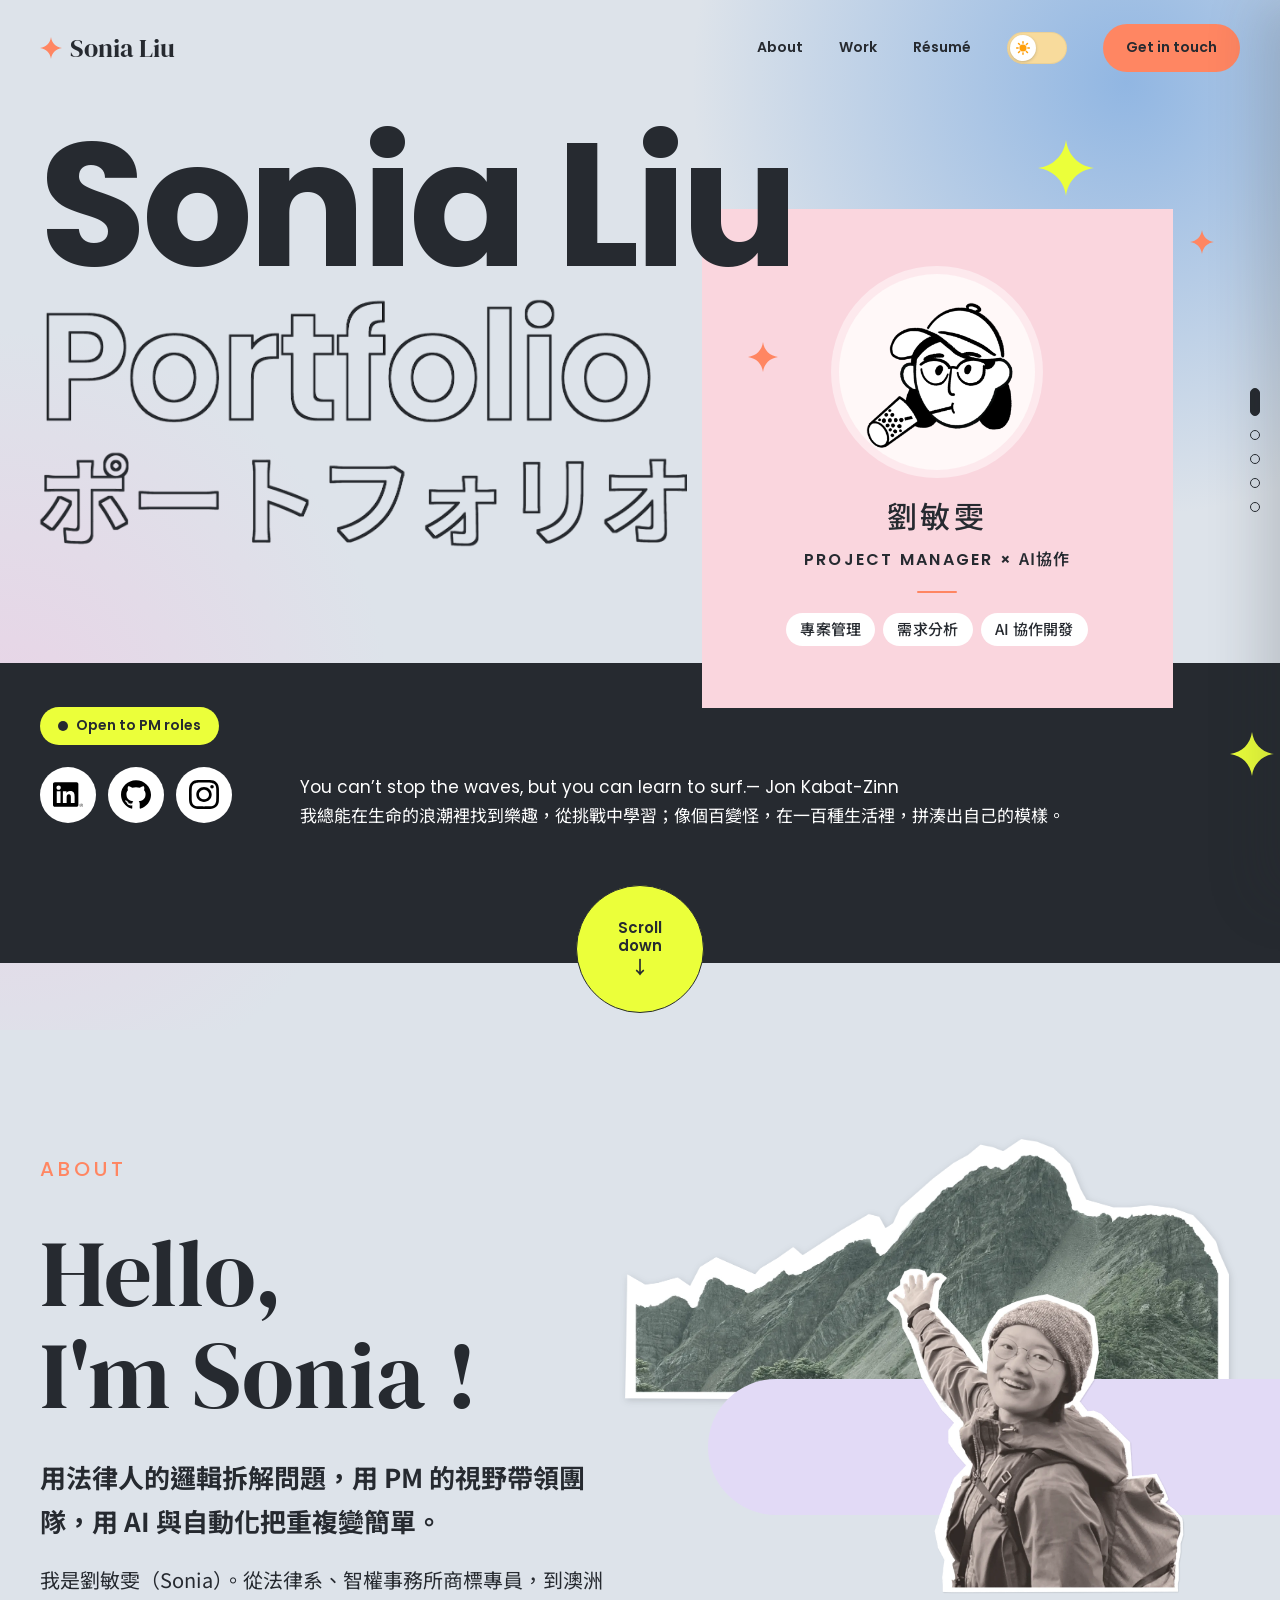
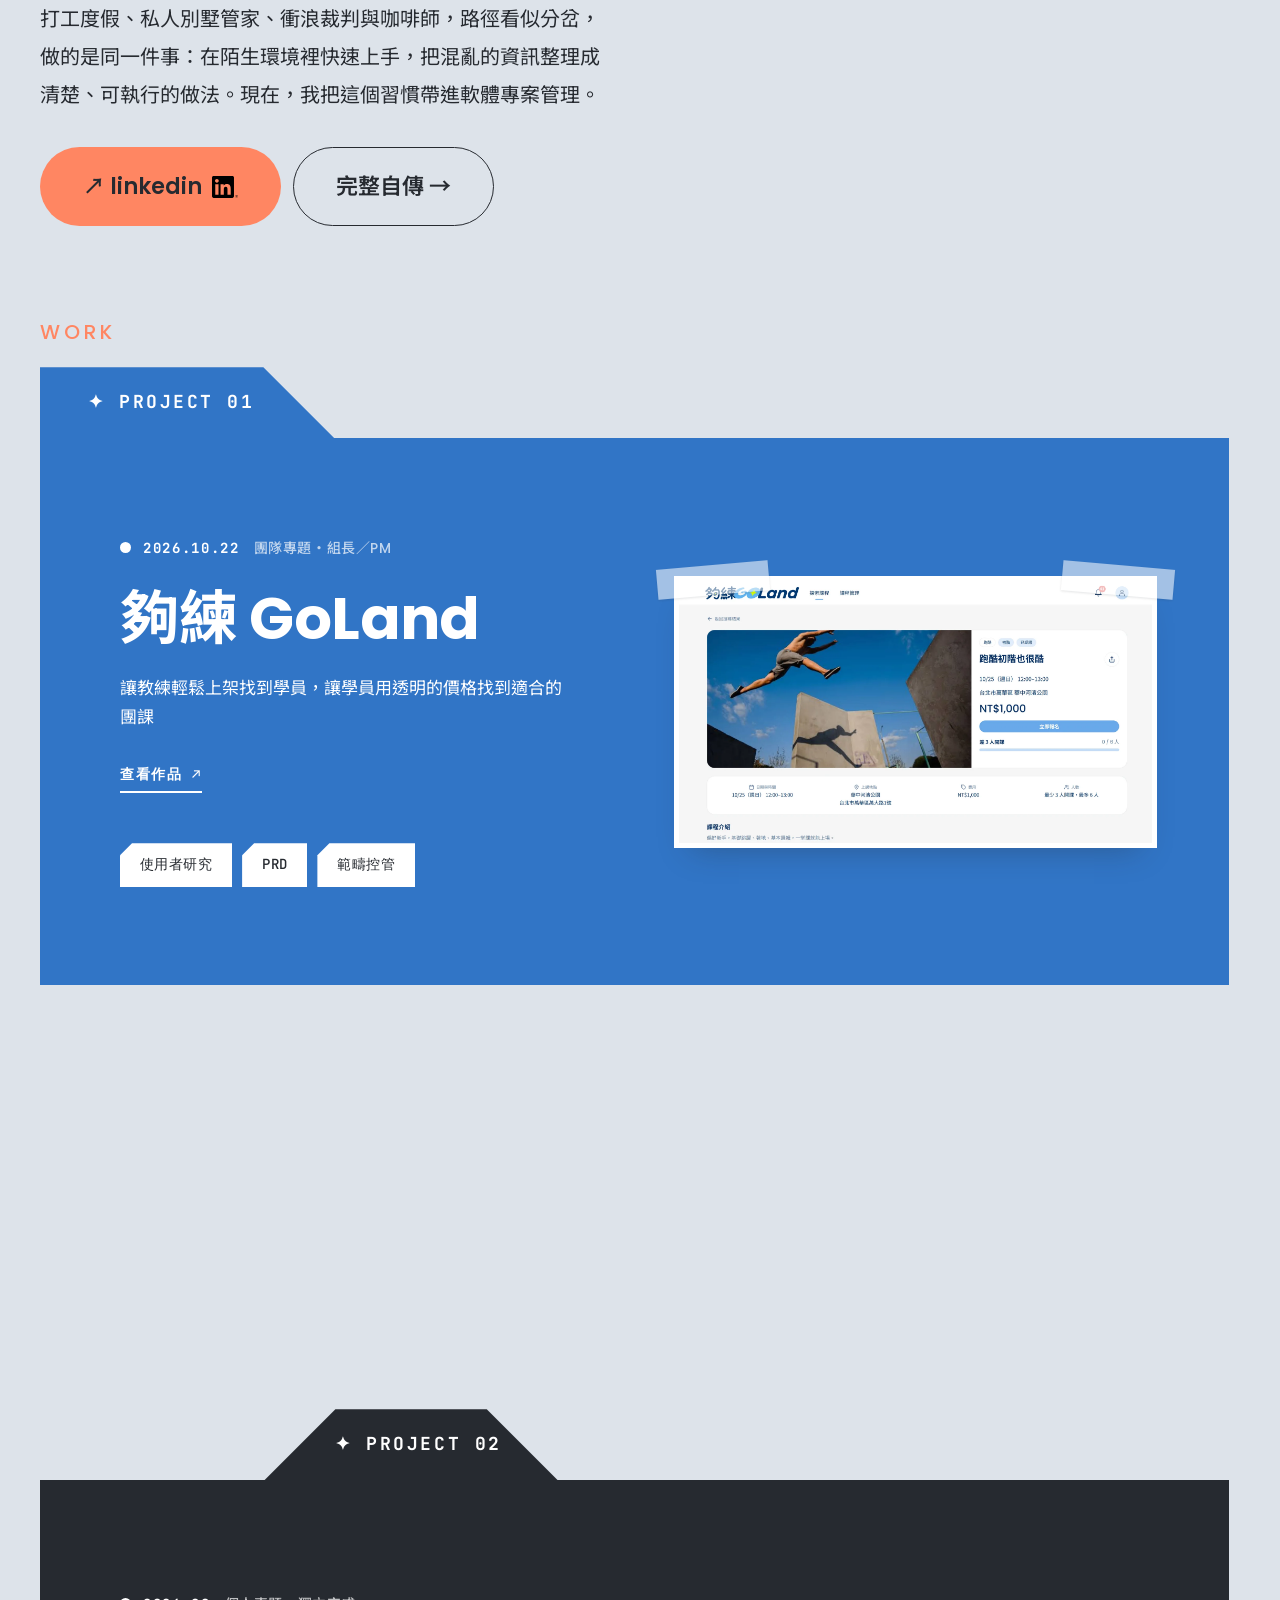
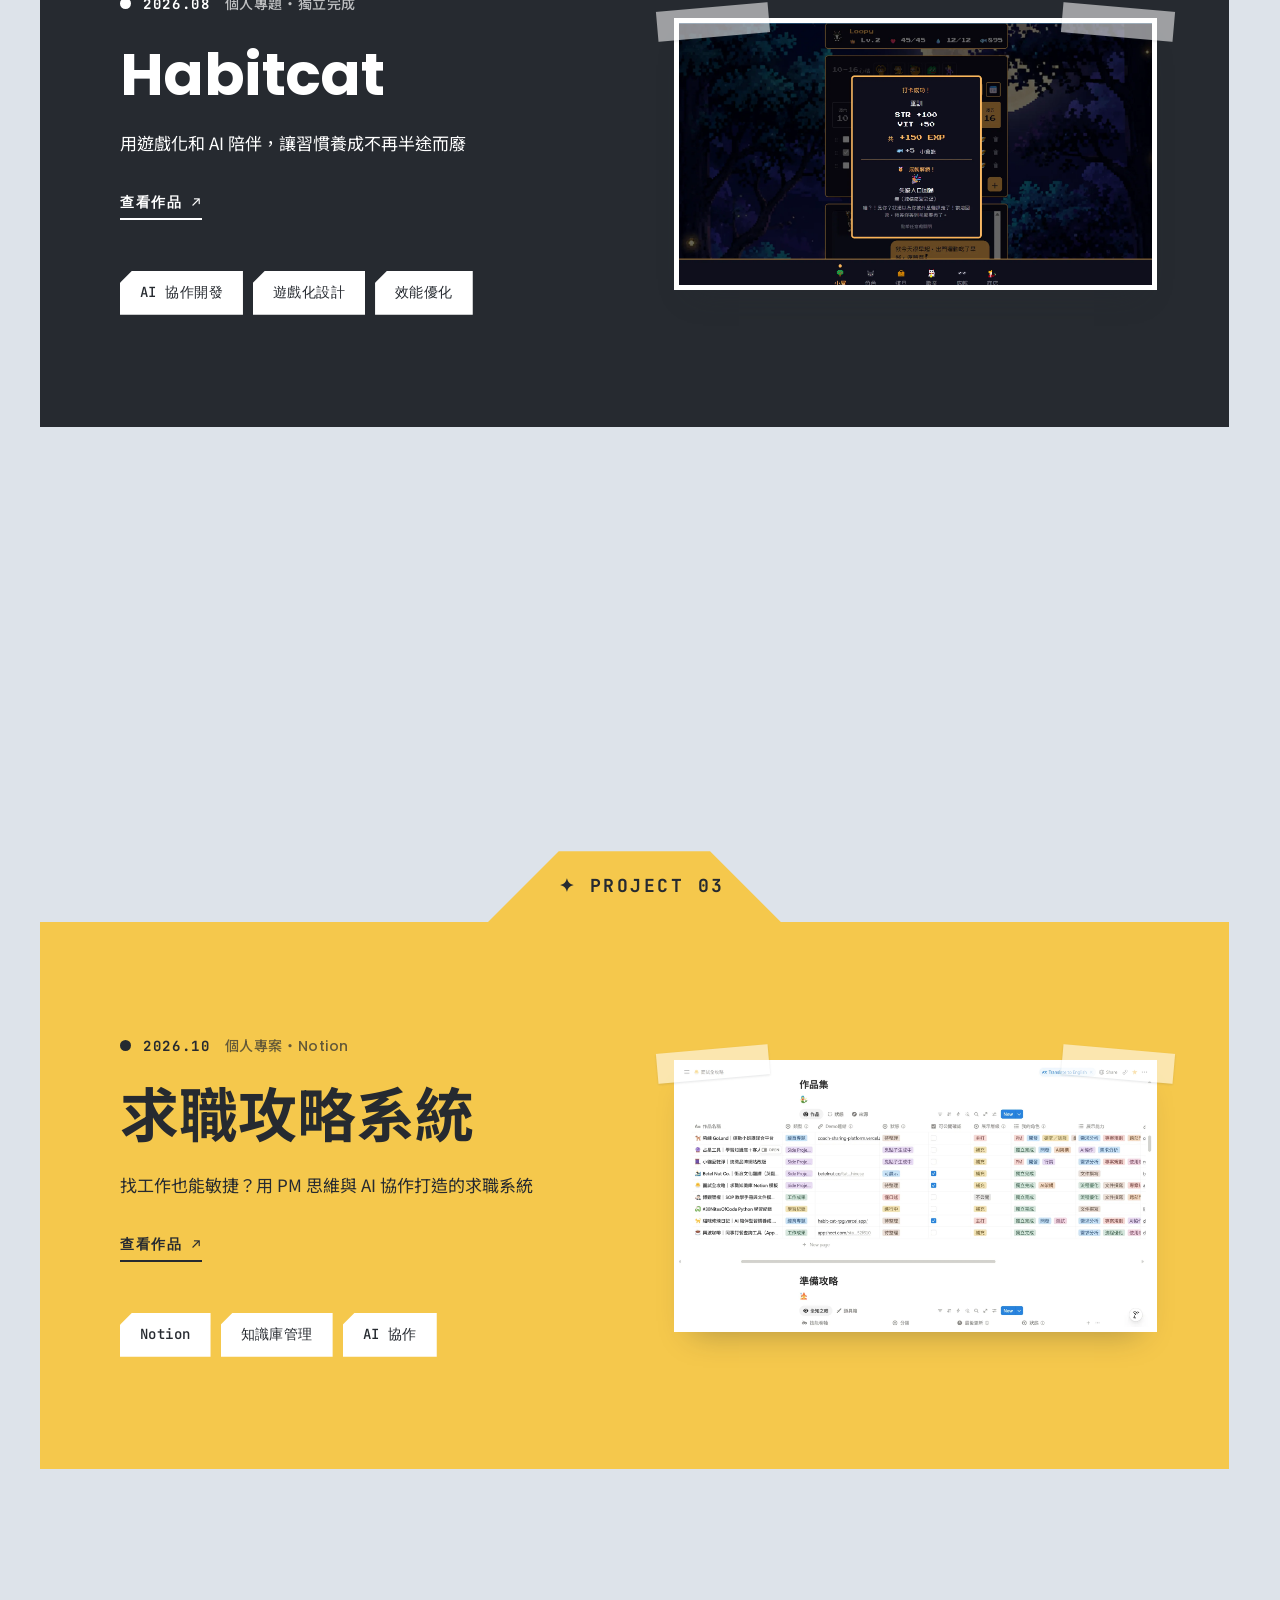
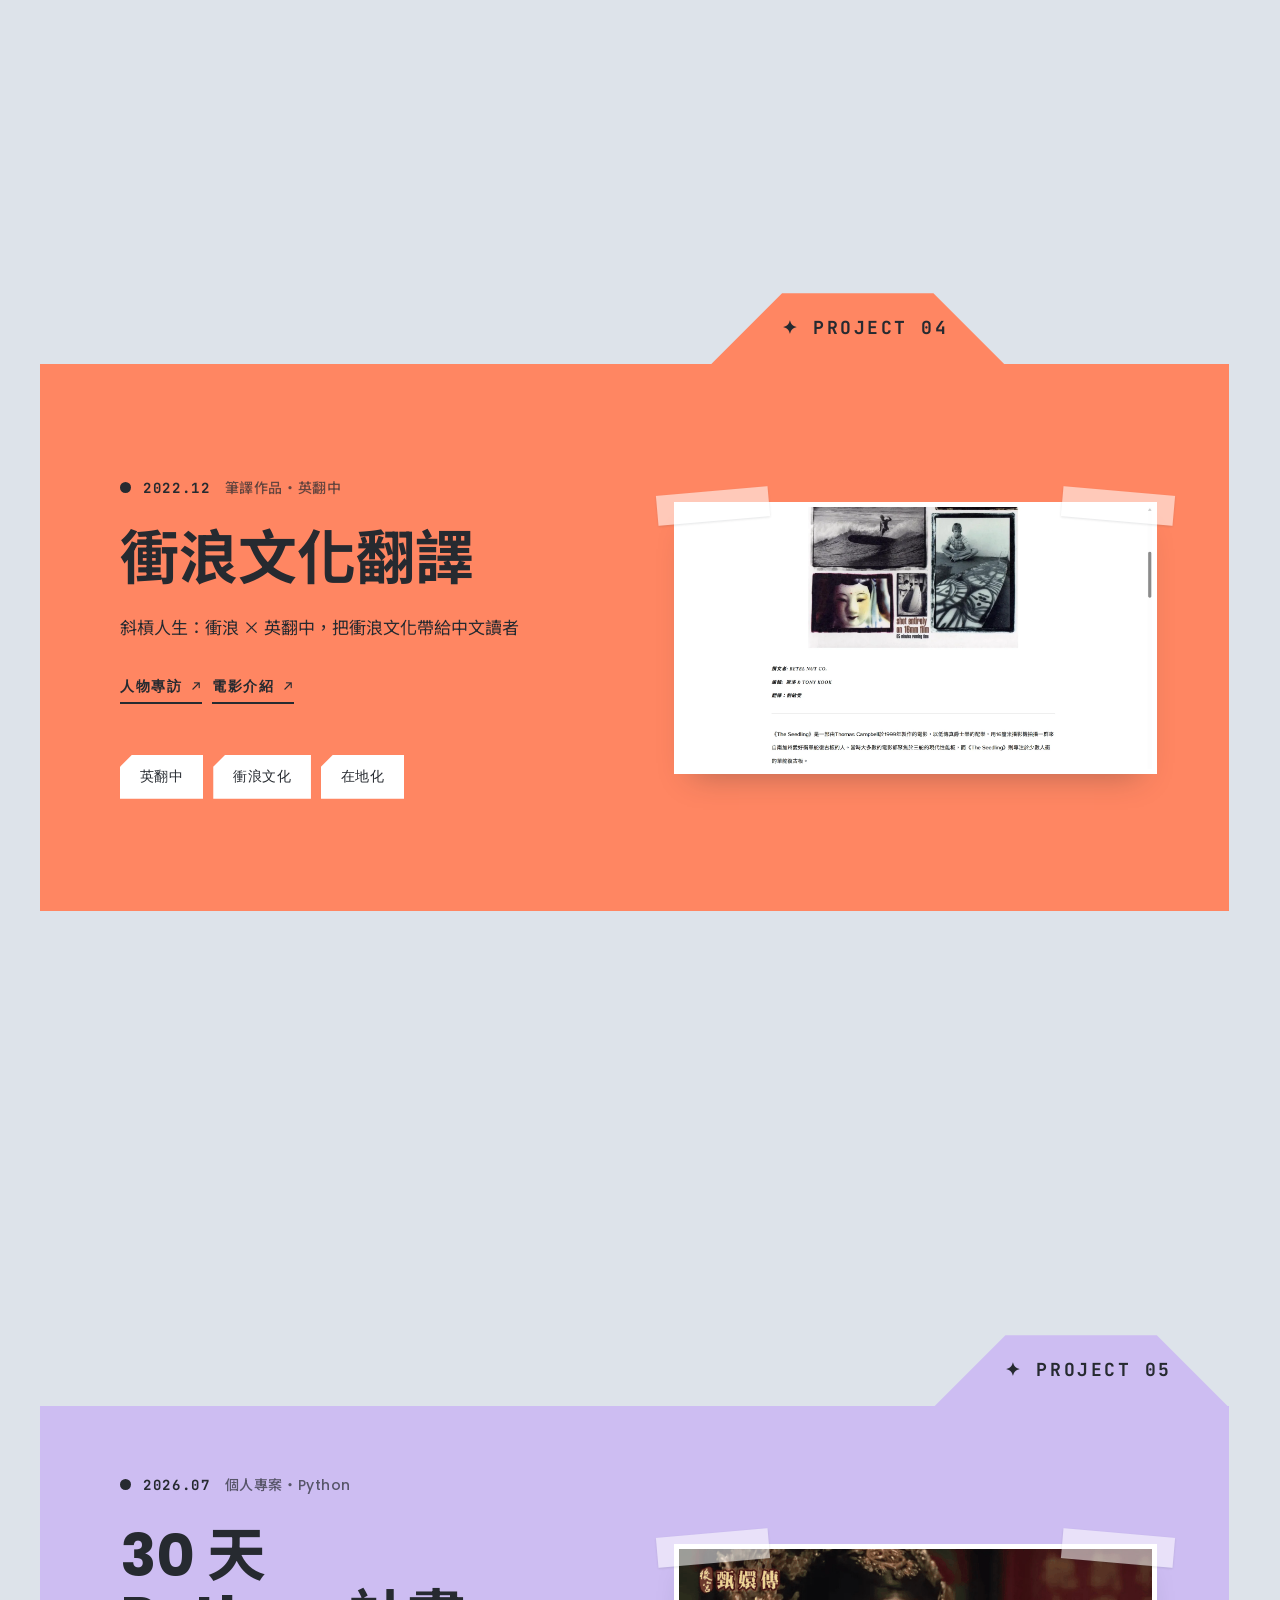
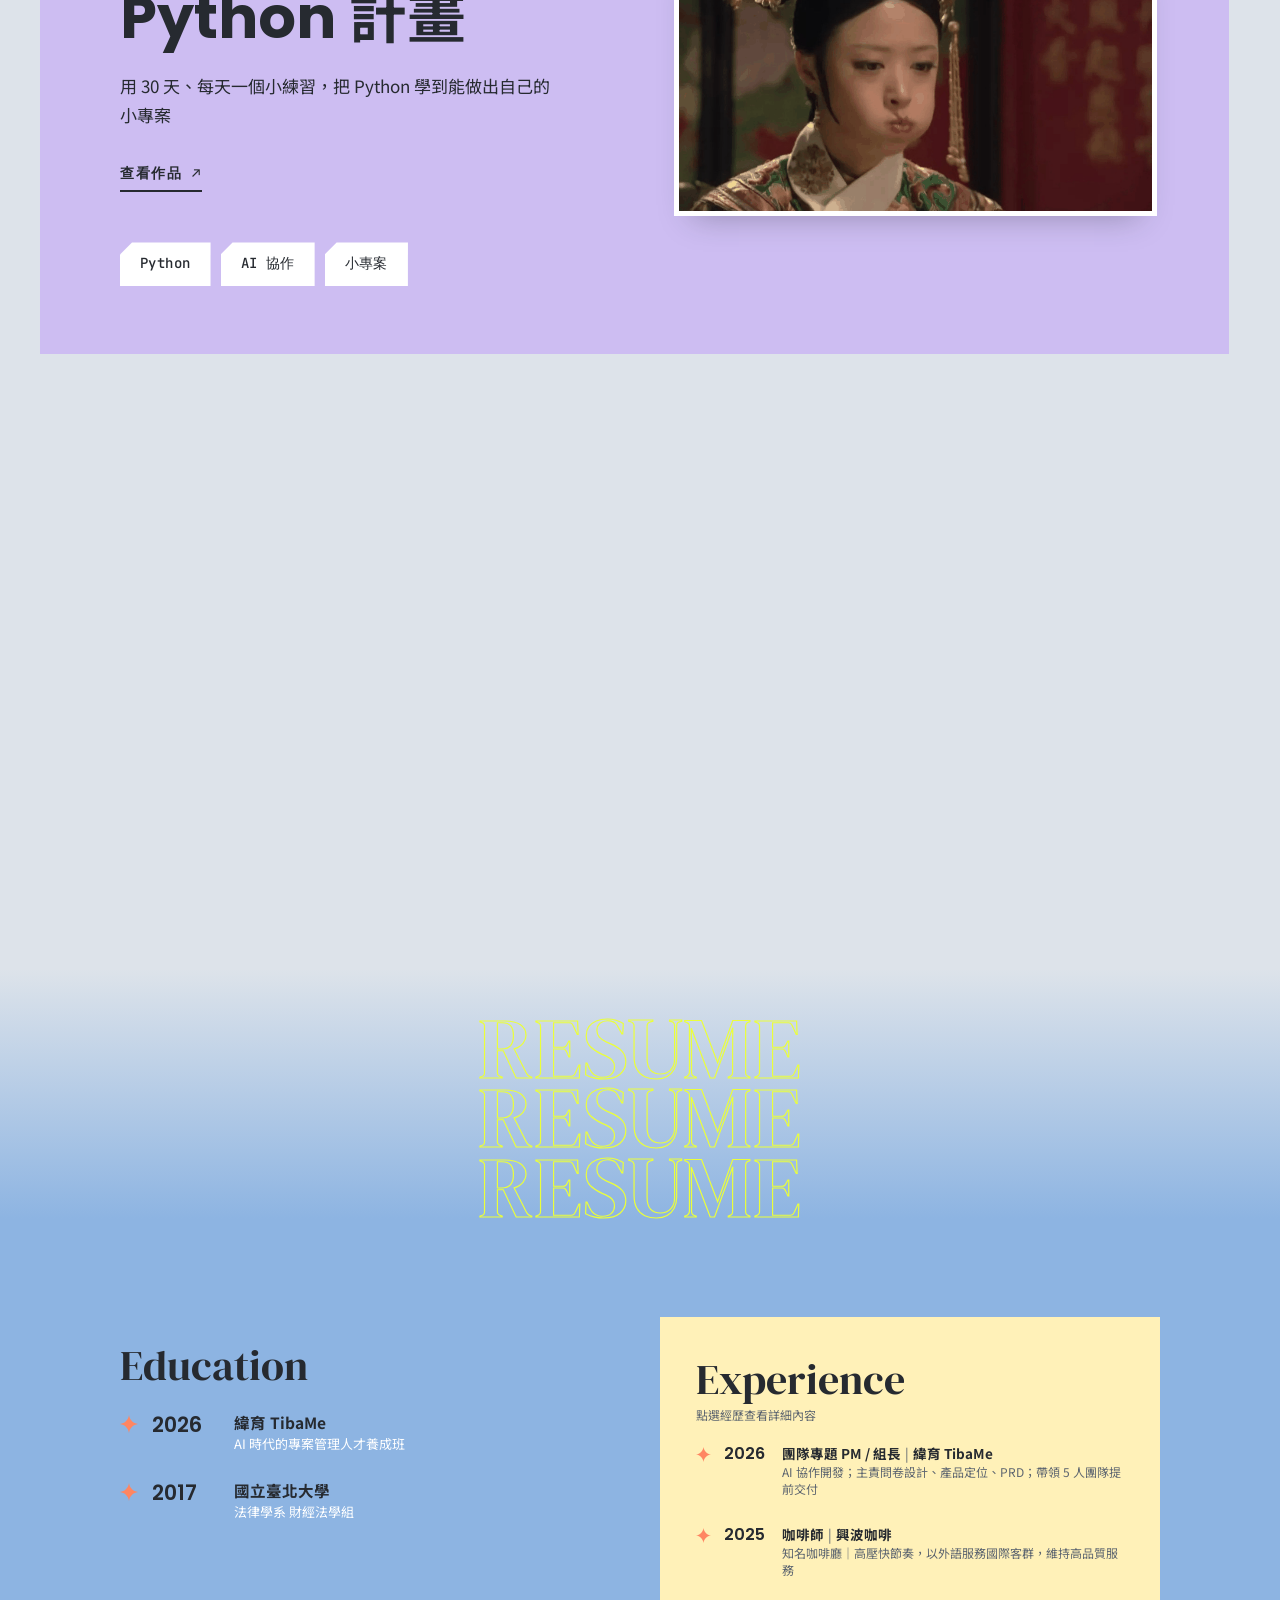
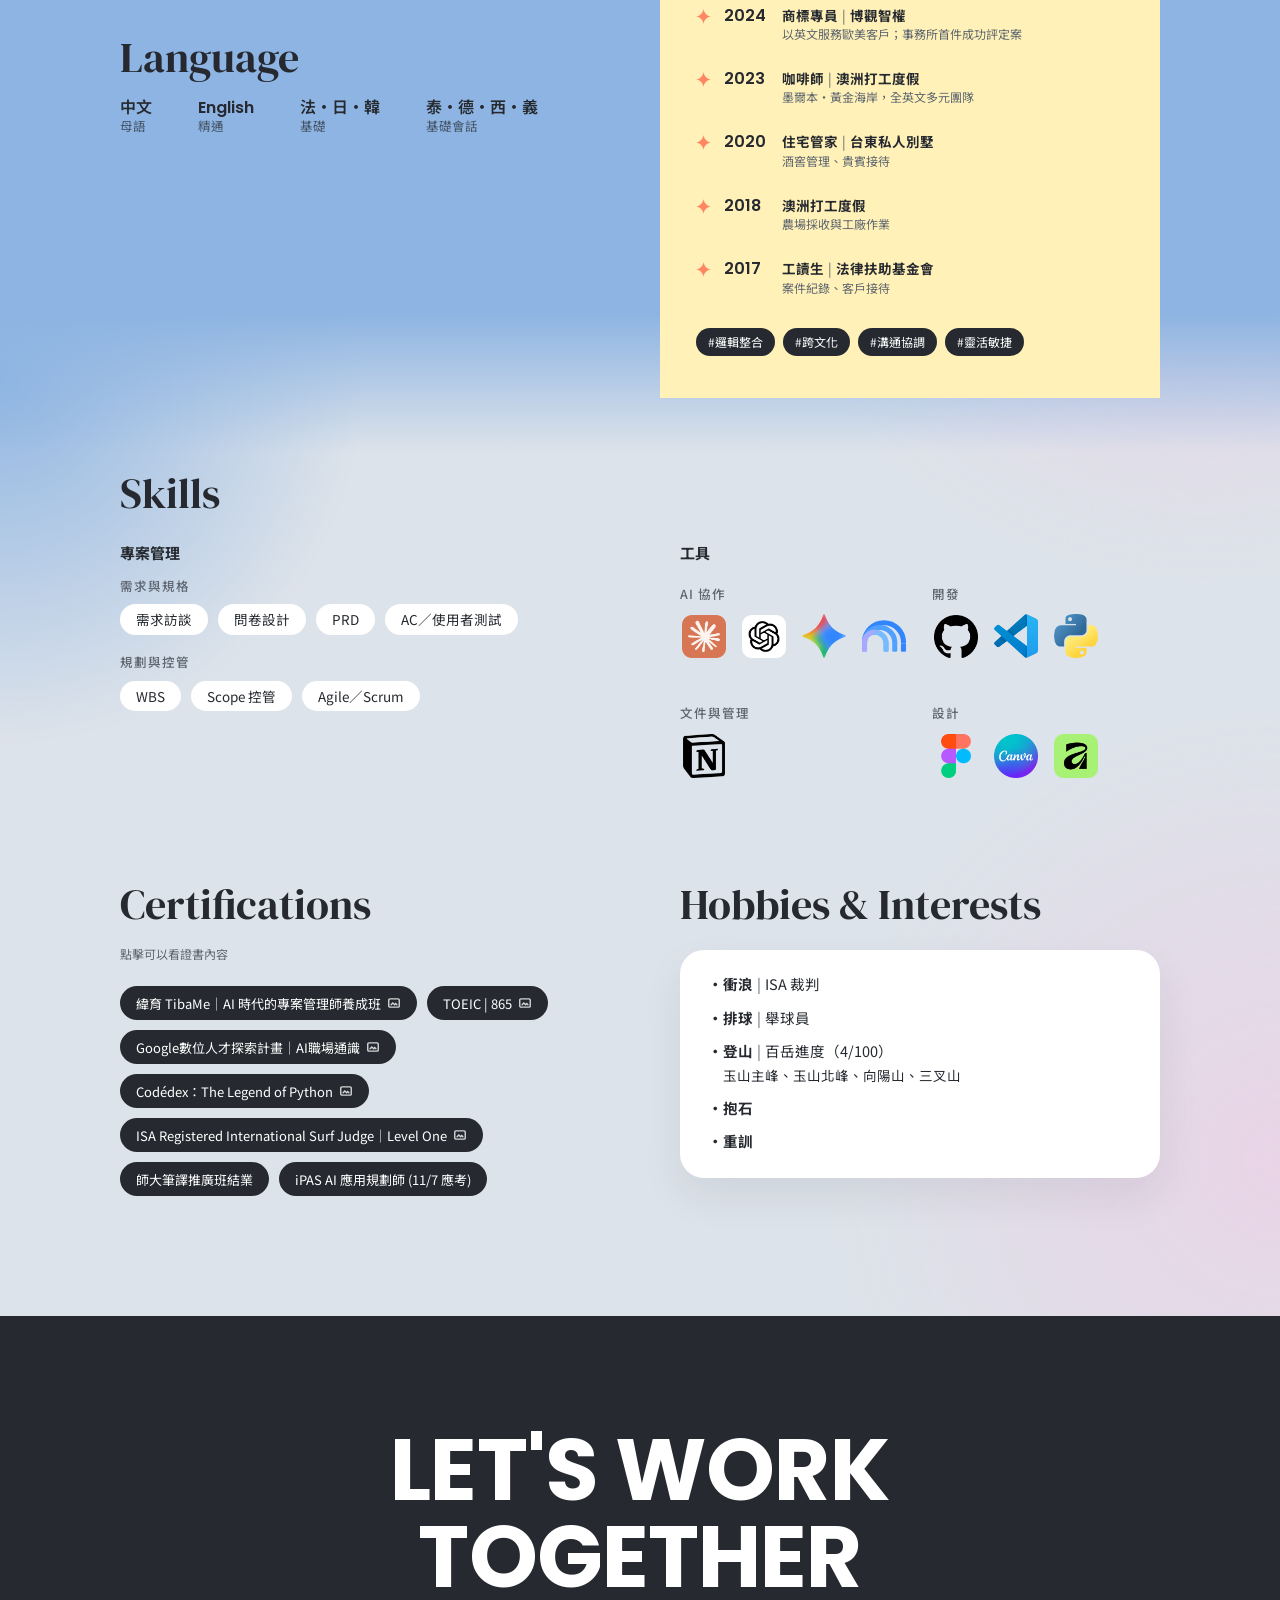
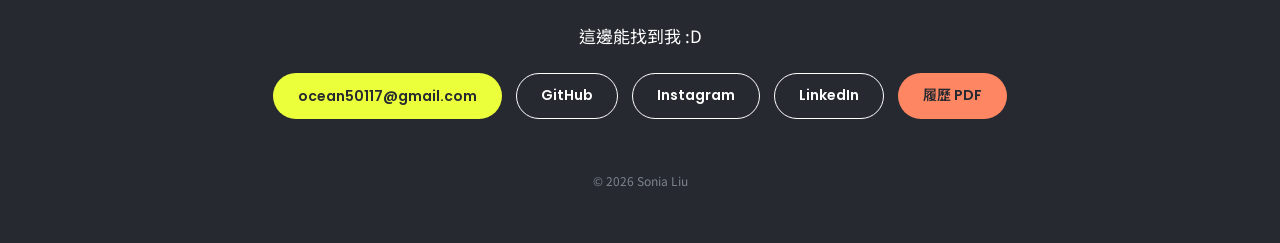
==== index.html @ 9b9b520d "Resume download modal (zh/en), white social icons, no tool tiles in dark, Project 02 teal in dark Co" ====
<!doctype html>
<html lang="zh-Hant">
<head>
<meta charset="utf-8">
<meta name="viewport" content="width=device-width,initial-scale=1,viewport-fit=cover">
<title>Sonia Liu Portfolio</title>
<link rel="icon" type="image/svg+xml" href="favicon.svg">
<link rel="icon" type="image/png" sizes="32x32" href="favicon-32.png">
<link rel="alternate icon" href="favicon.ico">
<link rel="apple-touch-icon" href="apple-touch-icon.png">
<meta name="description" content="Sonia Liu（劉敏雯）— Project Manager × AI 協作。專案管理、需求分析、AI 協作開發。">
<meta property="og:type" content="website">
<meta property="og:title" content="Sonia Liu Portfolio">
<meta property="og:description" content="Sonia Liu（劉敏雯）— Project Manager × AI 協作。專案管理、需求分析、AI 協作開發。">
<meta property="og:url" content="https://liu-mw-sonia.vercel.app/">
<meta property="og:image" content="https://liu-mw-sonia.vercel.app/assets/og-image.png">
<meta property="og:image:width" content="1200">
<meta property="og:image:height" content="630">
<meta name="twitter:card" content="summary_large_image">
<meta name="twitter:image" content="https://liu-mw-sonia.vercel.app/assets/og-image.png">
<link rel="preconnect" href="https://fonts.googleapis.com">
<link rel="preconnect" href="https://fonts.gstatic.com" crossorigin>
<link rel="stylesheet" href="https://fonts.googleapis.com/css2?family=DM+Serif+Display&family=Poppins:wght@400;500;600;700&family=Noto+Sans+TC:wght@400;500;700&family=Noto+Sans+JP:wght@700&family=Noto+Serif+TC:wght@700&family=JetBrains+Mono:wght@500;700&display=swap">
<style>
/* Layout: full-width colour bands (hero → about collage → résumé → work deck → contact), one fixed nav, dot nav on the right, sections snap softly.
   Single light theme on purpose: the design is a pastel poster, so colours are set explicitly and do not flip in dark mode. */
:root{
  color-scheme:light;
  --mist:#DDE3EA; --blue:#8DB4E2; --pink:#E9D3E6; --ink:#262A30; --muted:#5E6670; --white:#FFFFFF;
  --coral:#FF8662; --lime:#EBFF3A; --butter:#FFF1B8; --blush:#FAD6DE; --lavender:#E2DAF6; --powder:#CFE0F5; --sage:#D6E4DA;
  --line:#C6CED8;
  --display:"DM Serif Display", "Noto Serif TC", Georgia, serif;
  --ui:"Poppins", "Noto Sans TC", system-ui, sans-serif;
  --body:"Noto Sans TC", "PingFang TC", "Microsoft JhengHei", system-ui, sans-serif;
  --jp:"Noto Sans JP", "Noto Sans TC", sans-serif;
  --container:1200px;
  --nav-h:96px;
  --h1:clamp(60px,13.6vw,196px);
}
*{box-sizing:border-box}
html{scroll-behavior:smooth;scroll-snap-type:y proximity;scroll-padding-top:0}
body{margin:0;background:var(--mist);color:var(--ink);font-family:var(--body);font-size:15px;line-height:1.7;overflow-x:hidden}
img{max-width:100%;display:block}
a{color:inherit}
.container{max-width:calc(var(--container) + 2*max(16px, env(safe-area-inset-left,0px)));margin:0 auto;padding-left:max(16px, env(safe-area-inset-left,0px));padding-right:max(16px, env(safe-area-inset-right,0px));position:relative}
section{position:relative;scroll-snap-align:start}
.star{display:block;fill:currentColor}
:focus-visible{outline:3px solid var(--coral);outline-offset:3px;border-radius:6px}

/* ---------- nav ---------- */
body::before{content:"";position:fixed;inset:0 0 auto;height:env(safe-area-inset-top,0px);z-index:60;background:var(--mist)}
.nav{position:fixed;top:env(safe-area-inset-top,0px);left:0;right:0;z-index:50;transition:background .3s ease, box-shadow .3s ease}
.nav.scrolled{background:color-mix(in srgb,var(--mist) 78%,transparent);backdrop-filter:blur(14px);-webkit-backdrop-filter:blur(14px);box-shadow:0 1px 0 rgba(38,42,48,.06)}
.nav .container{display:flex;align-items:center;justify-content:space-between;height:var(--nav-h)}
.nav.scrolled .container{height:72px}
.logo{display:flex;align-items:center;gap:8px;font-family:var(--display);font-size:26px;text-decoration:none;color:var(--ink)}
.logo .star{width:22px;height:22px;color:var(--coral)}
.links{display:flex;align-items:center;gap:36px;font-family:var(--ui);font-weight:600;font-size:14px}
.links a{text-decoration:none;position:relative}
.links a.navlink.active{color:var(--muted)}
.links a.navlink.active::after{content:"";position:absolute;left:10%;right:10%;bottom:-6px;height:2px;border-radius:2px;background:var(--muted)}
.pill{display:inline-flex;align-items:center;justify-content:center;gap:8px;border-radius:999px;font-family:var(--ui);font-weight:600;font-size:14px;padding:11px 22px;text-decoration:none;border:1.5px solid transparent;transition:transform .2s ease, filter .2s ease;cursor:pointer}
.pill:hover{transform:translateY(-2px)}
.pill.coral{background:var(--coral);color:var(--ink)}
.pill.lime{background:var(--lime);color:var(--ink)}
.pill.ghost{border-color:currentColor;background:transparent}

/* ---------- dot nav ---------- */
.dots{position:fixed;right:max(20px, env(safe-area-inset-right,0px));top:50%;transform:translateY(-50%);z-index:40;display:flex;flex-direction:column;gap:14px}
.dots a{display:block;width:10px;height:10px;border-radius:999px;background:transparent;border:1.5px solid var(--ink);position:relative;transition:height .3s ease, background .3s ease}
.dots a.on{height:28px;background:var(--ink)}
.dots a span{position:absolute;right:20px;top:50%;transform:translateY(-50%);font-family:var(--ui);font-size:12px;font-weight:600;white-space:nowrap;background:var(--ink);color:var(--white);padding:2px 8px;border-radius:6px;opacity:0;pointer-events:none;transition:opacity .2s ease}
.dots a:hover span,.dots a:focus-visible span{opacity:1}
.dots.on-dark a{border-color:var(--white)}
.dots.on-dark a.on{background:var(--white)}

/* ---------- hero ---------- */
#home{min-height:1030px;overflow:clip;
  background:
    radial-gradient(620px 620px at 88% 8%, rgba(141,180,226,.95), rgba(141,180,226,0) 70%),
    radial-gradient(560px 560px at 0% 70%, rgba(233,211,230,.95), rgba(233,211,230,0) 70%),
    var(--mist)}
.hero-type{position:relative;z-index:3;padding-top:118px;pointer-events:none}
.hero-type h1{margin:0;font-family:var(--ui);font-weight:700;font-size:var(--h1);line-height:1;letter-spacing:-.025em;color:var(--ink)}
.hero-type .outline{display:block;font-family:var(--ui);font-weight:600;font-size:clamp(50px,11.2vw,162px);line-height:1.02;letter-spacing:-.01em;color:var(--ink);-webkit-text-stroke:0;filter:url(#hollow)}
.hero-type .outline.jp{font-family:"Poppins", "Noto Sans JP", sans-serif;font-weight:700;font-size:clamp(34px,7.1vw,102px);letter-spacing:0;line-height:1.3;color:var(--ink);-webkit-text-stroke:0;filter:url(#hollow)}
.hero-type .outline-img{display:block;width:clamp(243px,50.7vw,728px);height:auto;margin:6px 0 0 -2px;user-select:none}
.id-card{position:absolute;z-index:2;top:calc(118px + var(--h1) * .52);left:calc(max(16px, env(safe-area-inset-left,0px)) + var(--h1) * 3.8);width:min(471px, calc(100vw - 24px - max(16px, env(safe-area-inset-left,0px)) - var(--h1) * 3.8));height:499px;background:var(--blush);padding:40px 30px 36px;display:flex;flex-direction:column;align-items:center;justify-content:center;text-align:center;gap:0}
.avatar{position:relative;width:196px;height:196px;flex:none;border-radius:50%;background:#FFF8F8;display:grid;place-items:center;overflow:visible;box-shadow:0 0 0 8px rgba(255,255,255,.45)}
.avatar img{width:74%;height:auto;transform:translate(2%,2%)}
.avatar .ph{font-family:var(--ui);font-size:13px;color:var(--muted);text-align:center;line-height:1.4}
.id-card .name{font-size:30px;font-weight:500;letter-spacing:.12em;margin:26px 0 0;line-height:1.3}
.id-card .role{margin-top:10px;padding-bottom:20px;position:relative}
.id-card .role::after{content:"";position:absolute;left:50%;bottom:0;width:40px;height:2px;border-radius:2px;background:var(--coral);transform:translateX(-50%)}
.id-card .role{font-family:var(--ui);font-weight:600;font-size:16px;letter-spacing:.14em}
.id-card .role b{font-family:var(--body);font-weight:600;letter-spacing:.06em}
.id-card .skills{display:flex;flex-wrap:wrap;justify-content:center;gap:8px;margin-top:20px;font-size:15px;font-weight:500;letter-spacing:.02em}
.id-card .skills span{background:var(--white);border-radius:999px;padding:5px 14px;line-height:1.5}

.hero-stars .s{position:absolute;z-index:4}
.strip{position:absolute;z-index:1;left:0;right:0;top:663px;height:300px;background:var(--ink);color:var(--white)}
.strip .container{height:100%;display:grid;grid-template-columns:260px 1fr;align-items:start;align-content:start;padding-top:44px}
.open{display:inline-flex;align-items:center;gap:8px;background:var(--lime);color:var(--ink);font-family:var(--ui);font-weight:600;font-size:14px;border-radius:999px;padding:7px 18px}
.open-row{display:flex;align-items:center;gap:12px;flex-wrap:nowrap;white-space:nowrap}
.feat{display:inline-flex;align-items:center;gap:6px;background:var(--coral);color:var(--ink);font-family:var(--body);font-weight:600;font-size:14px;border-radius:999px;padding:7px 18px;text-decoration:none;white-space:nowrap;transition:transform .2s ease}
.feat:hover{transform:translateY(-2px)}
.open::before{content:"";width:10px;height:10px;border-radius:50%;background:var(--ink)}
.socials{display:flex;gap:12px;margin-top:22px}
.socials a{width:56px;height:56px;border-radius:50%;display:grid;place-items:center;background:var(--white);transition:transform .2s ease}
.socials a:hover{transform:translateY(-3px)}
.socials img{width:52%;height:52%}
.quote{margin:0 0 -6px;align-self:end;font-family:var(--ui);font-size:17px;line-height:1.65;max-width:860px}
.quote span{display:block;font-family:var(--body)}
.scroll-down{position:absolute;z-index:5;left:50%;top:885px;transform:translateX(-50%);width:128px;height:128px;border-radius:50%;background:var(--lime);border:1.5px solid var(--ink);display:flex;flex-direction:column;align-items:center;justify-content:center;font-family:var(--ui);font-weight:600;font-size:15px;line-height:1.2;text-decoration:none;color:var(--ink);transition:transform .25s ease}
.scroll-down:hover{transform:translateX(-50%) translateY(4px)}
.scroll-down .arr{font-size:18px;margin-top:2px;animation:bob 1.8s ease-in-out infinite}
@keyframes bob{50%{transform:translateY(4px)}}

/* ---------- about ---------- */
#about{min-height:780px;padding-top:120px;overflow:clip;background:var(--mist)}
.eyebrow{font-family:var(--ui);font-weight:500;font-size:20px;letter-spacing:.2em;color:var(--coral);text-transform:uppercase;margin:20px 0 0}
.about-copy{position:relative;z-index:3;max-width:max(440px,min(800px,calc(46vw - 12px)))}
.about-copy h2{font-family:var(--display);font-weight:400;font-size:clamp(56px,7.4vw,106px);line-height:1.08;margin:22px 0 28px;text-wrap:balance}
.about-copy p{font-size:20px;line-height:1.9;margin:0 0 34px;max-width:none}
.about-copy .lead{font-size:26px;font-weight:700;line-height:1.7;margin:0 0 18px;max-width:none}
.about-copy .about-btns .pill{font-size:22px;padding:20px 42px;gap:10px}
.about-copy .about-btns .pill .in{width:26px;height:26px}
.about-btns{gap:16px}
.about-btns{display:flex;flex-wrap:wrap;gap:12px;align-items:center}
.about-copy .pill.ghost{border-color:var(--ink);color:var(--ink)}
.pill.small{font-size:13px;padding:8px 18px}
.pill .in{width:18px;height:18px}
.collage{position:absolute;right:0;top:0;width:min(62vw,880px);height:100%;pointer-events:none}
.collage .mt{position:absolute;right:0;top:140px;width:774px;max-width:none;filter:drop-shadow(2px 3px 5px rgba(38,42,48,.18))}
.collage .bar{position:absolute;right:calc(-4vw/var(--cz,1));top:447px;width:calc(668px + 4vw/var(--cz,1));height:175px;background:var(--lavender);border-radius:88px 0 0 88px}
.collage .me{position:absolute;right:56px;top:305px;width:384px}
.collage .me img{width:100%;max-width:none}

/* ---------- résumé ---------- */
#resume{--M:clamp(100px,calc((100svh - 573px)/2),240px);padding-bottom:120px;overflow:clip;
  background:
    radial-gradient(620px 560px at 94% 820px, rgba(233,211,230,.95), rgba(233,211,230,0) 70%),
    radial-gradient(520px 520px at 0% 52%, rgba(141,180,226,.95), rgba(141,180,226,0) 70%),
    radial-gradient(640px 640px at 100% 92%, rgba(233,211,230,.95), rgba(233,211,230,0) 70%),
    var(--mist)}
.band{background:linear-gradient(to bottom, rgba(141,180,226,0) 0, var(--blue) 250px, var(--blue) calc(100% - 140px), rgba(141,180,226,0) 100%);padding-bottom:var(--band-pb,56px)}
.resume-mark{display:flex;flex-direction:column;align-items:center;padding-top:44px;font-family:var(--display);font-size:clamp(56px,6.8vw,98px);line-height:.8;color:transparent;-webkit-text-stroke:1.2px var(--lime);letter-spacing:.01em;user-select:none}
#resume .container{max-width:calc(1040px + 2*max(16px, env(safe-area-inset-left,0px)))}
.resume-grid{display:grid;grid-template-columns:minmax(0,1fr) 500px;gap:44px;margin-top:calc(var(--M) - 68px);align-items:start}
#resume-start{scroll-margin-top:var(--M);scroll-snap-align:start}
#resume{scroll-snap-align:none}
.edu{padding-top:24px}
.resume-grid > .exp{margin-bottom:-120px;position:relative;z-index:2}
.label{font-family:var(--ui);font-weight:500;font-size:24px;margin:0 0 4px}
h3.sec{font-family:var(--display);font-weight:400;font-size:42px;line-height:1.15;margin:0 0 22px;text-wrap:balance}
.edu{margin-left:0}
.tl{list-style:none;margin:0;padding:0;display:grid;gap:26px}
.tl li{display:grid;grid-template-columns:22px 72px 1fr;gap:10px;align-items:start}
.tl .star{width:18px;height:18px;color:var(--coral);margin-top:4px}
.tl .yr{font-family:var(--ui);font-weight:600;font-size:21px;line-height:1.3;font-variant-numeric:tabular-nums}
.tl .what{font-weight:700;font-size:15.5px;line-height:1.45}
.tl .what i{font-style:normal;font-weight:400;color:var(--muted);padding:0 4px}
.tl .sub{font-size:13px;color:var(--muted);line-height:1.5}
.edu .tl .sub{color:var(--white)}
.exp{background:var(--butter);padding:38px 36px 42px}
.exp h3.sec{margin-bottom:10px}
.exp .tl{gap:15px}
.exp .tl li{grid-template-columns:20px 50px 1fr;gap:8px}
.exp .tl .star{width:15px;height:15px;margin-top:3px}
.exp .tags{margin-top:26px;gap:8px}
.exp .tag-dark{font-size:12px;padding:4px 12px}
.exp .tl .yr{font-size:16px}
.exp .tl .what{font-size:13.5px;line-height:1.4}
.exp .tl .sub{font-size:12px;line-height:1.45}
.tags{display:flex;flex-wrap:wrap;gap:10px;margin-top:22px}
.tag-dark{background:var(--ink);color:var(--white);font-size:12.5px;border-radius:999px;padding:5px 14px}
.skills-grid{display:grid;grid-template-columns:minmax(0,1fr) 480px;gap:52px;align-items:start}
.skills-grid .chips{max-width:440px}
.skills-wrap{margin-top:16px}
.lang-wrap{margin-top:112px}
.lang-wrap h3.sec{margin-bottom:16px}
.lang-wrap .langs span{color:var(--ink);opacity:.7}
.group h4{font-size:15px;font-weight:700;margin:0 0 10px}
.chips{display:flex;flex-wrap:wrap;gap:10px 10px}
.chip{background:var(--white);border-radius:999px;font-size:13.5px;padding:4px 16px}
.chip.tool{display:inline-flex;align-items:center;gap:7px;padding-left:12px}
.chip.tool svg{width:15px;height:15px;fill:var(--ink);flex:none}
.lower{display:grid;grid-template-columns:minmax(0,1fr) 480px;gap:52px;margin-top:72px;align-items:start}
.lower .hobby-card{width:100%}
.langs{display:flex;flex-wrap:wrap;gap:20px 46px}
.langs div{display:flex;flex-direction:column;line-height:1.3}
.langs b{font-family:var(--ui);font-weight:600;font-size:16px}
.langs span{font-size:12.5px;color:var(--muted)}
.certs{margin-top:22px}
.certs .tags{margin-top:0}
.certs .tag-dark{font-size:13px;padding:0 16px;height:34px;display:inline-flex;align-items:center;gap:6px;line-height:1;white-space:nowrap}
.certs.tags{align-items:center}
button.tag-dark{font:inherit;font-size:13px;border:0;cursor:pointer;display:inline-flex;align-items:center;gap:6px;transition:transform .2s ease,background .2s ease}
button.tag-dark::after{content:"";width:14px;height:14px;flex:none;background:currentColor;-webkit-mask:url("data:image/svg+xml,%3Csvg xmlns='http://www.w3.org/2000/svg' viewBox='0 0 24 24' fill='none' stroke='black' stroke-width='2.4' stroke-linecap='round'%3E%3Crect x='3' y='5' width='18' height='14' rx='2'/%3E%3Cpath d='M7 15l3-3 3 3 2-2 2 2'/%3E%3C/svg%3E") center/contain no-repeat;mask:url("data:image/svg+xml,%3Csvg xmlns='http://www.w3.org/2000/svg' viewBox='0 0 24 24' fill='none' stroke='black' stroke-width='2.4' stroke-linecap='round'%3E%3Crect x='3' y='5' width='18' height='14' rx='2'/%3E%3Cpath d='M7 15l3-3 3 3 2-2 2 2'/%3E%3C/svg%3E") center/contain no-repeat;opacity:.8}
button.tag-dark:hover{transform:translateY(-2px);background:#3A3F47}
.res-modal{border:0;padding:0;background:transparent;max-width:min(460px,92vw);width:100%;overflow:visible}
.res-modal::backdrop{background:rgba(20,22,26,.72);backdrop-filter:blur(4px)}
.res-modal .box{position:relative;background:#fff;color:#262A30;border-radius:18px;padding:28px 26px 24px;box-shadow:0 20px 60px rgba(0,0,0,.35);font-family:var(--body)}
.res-modal h4{margin:0 0 4px;font-family:var(--ui);font-weight:700;font-size:20px}
.res-modal p{margin:0 0 18px;font-size:13px;color:#5E6670}
.res-modal .opts{display:grid;grid-template-columns:1fr 1fr;gap:12px}
.res-modal .opt{display:flex;flex-direction:column;gap:4px;padding:16px;border-radius:14px;border:1.5px solid #262A30;color:#262A30;text-decoration:none;transition:transform .2s ease,background .2s ease}
.res-modal .opt:hover{transform:translateY(-3px);background:#EBFF3A}
.res-modal .opt b{font-family:var(--ui);font-size:17px}
.res-modal .opt small{font-size:12px;color:#5E6670}
.res-modal .opt em{font-style:normal;font-family:var(--ui);font-weight:600;font-size:12px;margin-top:8px}
.res-modal .x{position:absolute;top:-14px;right:-14px;width:40px;height:40px;border-radius:50%;border:0;background:#EBFF3A;color:#262A30;font-size:20px;cursor:pointer;box-shadow:0 4px 12px rgba(0,0,0,.25)}
@media (max-width:640px){.res-modal .x{top:-48px;right:0}.res-modal .opts{grid-template-columns:1fr}}
.cert-modal{border:0;padding:0;background:transparent;max-width:min(920px,94vw);width:100%;overflow:visible}
.cert-modal::backdrop{background:rgba(20,22,26,.72);backdrop-filter:blur(4px)}
.cert-modal figure{margin:0;background:var(--white);border-radius:18px;padding:14px;box-shadow:0 20px 60px rgba(0,0,0,.35)}
.cm-wrap{position:relative}
.cm-track{display:flex;overflow-x:auto;scroll-snap-type:x mandatory;scrollbar-width:none;border-radius:10px;background:#f4f4f4}
.cm-track::-webkit-scrollbar{display:none}
.cm-track .cm-slide{flex:0 0 100%;scroll-snap-align:center;margin:0;display:grid;place-items:center}
.cm-track img{width:100%;height:auto;max-height:76vh;object-fit:contain;display:block}
.cm-nav{position:absolute;top:50%;transform:translateY(-50%);width:44px;height:44px;border-radius:50%;border:0;background:var(--ink);color:#fff;font-size:20px;cursor:pointer;box-shadow:0 4px 12px rgba(0,0,0,.25)}
.cm-nav.prev{left:10px}.cm-nav.next{right:10px}
.cm-nav[hidden],.cm-dots[hidden]{display:none}
.cm-dots{display:flex;justify-content:center;gap:8px;padding-top:10px}
.cm-dots button{border:0;border-radius:999px;padding:5px 14px;font:600 13px var(--ui);background:#e8ebef;color:var(--ink);cursor:pointer}
.cm-dots button.on{background:var(--ink);color:#fff}
.cert-modal figcaption{display:flex;justify-content:space-between;align-items:center;gap:12px;padding:12px 4px 2px;font-family:var(--ui);font-weight:600;font-size:15px}
.cert-modal figcaption small{font-family:var(--body);font-weight:400;font-size:13px;color:var(--muted)}
.cert-modal .x{position:absolute;top:-14px;right:-14px;width:40px;height:40px;border-radius:50%;border:0;background:var(--lime);color:var(--ink);font-size:20px;cursor:pointer;box-shadow:0 4px 12px rgba(0,0,0,.25)}
@media (max-width:640px){.cert-modal .x{top:-48px;right:0}}
.hobby-card{background:var(--white);border-radius:24px;padding:22px 28px 24px;width:382px;max-width:100%;box-shadow:0 18px 40px rgba(38,42,48,.08)}
.hobby-card ul{margin:0;padding:0;list-style:none;display:grid;gap:9px;font-size:14.5px}
.hobby-card li::before{content:"・";font-weight:700}
.hobby-card b{font-weight:700}
.hobby-card i{font-style:normal;color:var(--muted);padding:0 4px}
.hobby-card small{display:block;padding-left:1.1em;font-size:13.5px}

/* ---------- work deck ---------- */
#work{padding-block:92px 72px;min-height:100svh;display:flex;flex-direction:column;justify-content:center;background:var(--mist)}
#work>.container{width:100%}
.work-head{display:flex;align-items:end;justify-content:space-between;gap:24px;flex-wrap:wrap;margin-bottom:18px}
.work-head h2{font-family:var(--ui);font-weight:600;font-size:28px;margin:0;letter-spacing:.01em}
.tabs{display:flex;gap:8px;flex-wrap:wrap}
.tab{font-family:var(--ui);font-weight:600;font-size:13px;border:1.5px solid var(--ink);background:transparent;color:var(--ink);border-radius:999px;padding:8px 14px;cursor:pointer;display:flex;gap:8px;align-items:center}
.tab .n{font-variant-numeric:tabular-nums;opacity:.6}
.tab[aria-selected="true"]{background:var(--ink);color:var(--mist)}
.tab[aria-selected="true"] .n{opacity:1;color:var(--lime)}
.track{padding:4px 0 34px;margin-bottom:-24px;display:flex;overflow-x:auto;scroll-snap-type:x mandatory;scroll-behavior:smooth;gap:24px;scrollbar-width:none}
.track::-webkit-scrollbar{display:none}
.slide{flex:0 0 100%;scroll-snap-align:start;min-width:0;display:block;position:relative;color:var(--ink);border-radius:12px;overflow:hidden;box-shadow:0 22px 34px -26px rgba(38,42,48,.5)}
.story{gap:10px}
.facts li{padding-top:8px}
.shot{position:relative;display:block;width:100%;height:min(640px,calc(100svh - 300px));min-height:400px;min-width:0;border-radius:0;overflow:hidden;text-decoration:none;color:var(--ink);background:var(--white);}
.frames{position:absolute;inset:0;transition:transform .6s cubic-bezier(.2,.7,.2,1)}
.frame{position:absolute;inset:0;display:grid;place-items:center;opacity:0;transition:opacity .9s ease}
.frame.on{opacity:1}
.frame img,.frame video{width:100%;height:100%;object-fit:cover;object-position:center top}
.shot:hover .frames{transform:none}
.art-title{font-family:var(--display);font-size:clamp(34px,5vw,72px);line-height:1;text-align:center;padding:0 24px}
.cjk{font-size:.86em;letter-spacing:.02em;margin-right:.12em;position:relative;top:-.03em}
.art-title small{display:block;font-family:var(--ui);font-size:13px;letter-spacing:.2em;text-transform:uppercase;margin-top:14px;font-weight:600;opacity:.7}
.placeholder{position:absolute;left:16px;bottom:16px;font-family:var(--ui);font-size:12px;font-weight:600;background:var(--white);color:var(--muted);border:1.5px dashed var(--muted);border-radius:8px;padding:4px 10px}
.hover-cta{position:absolute;right:16px;bottom:16px;font-family:var(--ui);font-weight:600;font-size:13px;background:var(--ink);color:var(--mist);border-radius:999px;padding:8px 14px;opacity:0;transform:translateY(8px);transition:.3s ease}
.shot:hover .hover-cta,.shot:focus-visible .hover-cta{opacity:1;transform:none}
.sticker{position:absolute;font-family:var(--ui);font-weight:700;font-size:12px;letter-spacing:.06em;padding:6px 12px;border-radius:6px;background:var(--lime);color:var(--ink)}
.shot .star{position:absolute;width:28px;height:28px;color:var(--lime)}
.shot .star.c{color:var(--coral)}
.a1{background:linear-gradient(135deg,var(--powder),var(--pink))}
.a2{background:linear-gradient(135deg,var(--butter),var(--blush))}
.a3{background:linear-gradient(135deg,var(--sage),var(--powder))}
.a4{background:linear-gradient(135deg,var(--blue),var(--powder))}
.a5{background:linear-gradient(135deg,var(--lavender),var(--powder))}
.story{position:absolute;right:20px;bottom:20px;width:min(350px,36%);background:var(--white);border-radius:10px;box-shadow:0 14px 30px -12px rgba(38,42,48,.45);min-width:0;display:flex;flex-direction:column;justify-content:center;gap:12px;padding:22px 24px}
.meta{display:flex;justify-content:space-between;align-items:baseline;gap:12px;font-family:var(--ui);font-size:12px;font-weight:600;color:var(--coral);letter-spacing:.04em}
.meta .idx{font-size:14px;color:var(--muted);font-variant-numeric:tabular-nums}
.story h2{font-family:var(--display);font-weight:400;font-size:clamp(28px,2.7vw,38px);line-height:1.1;margin:0;text-wrap:balance}
.lede{margin:0;color:var(--muted);max-width:34em}
.facts{list-style:none;margin:4px 0 0;padding:0;display:grid;gap:10px}
.facts li{display:grid;grid-template-columns:auto 1fr;gap:12px;align-items:baseline;border-top:1px solid var(--line);padding-top:10px}
.facts b{font-family:var(--ui);font-size:20px;font-weight:700;font-variant-numeric:tabular-nums;min-width:3.2ch}
.facts span{font-size:14px}
.story .chips{margin-top:2px}
.story .lede{font-size:14.5px;color:var(--ink);line-height:1.65}
.story .meta{color:var(--ink)}
.story .meta .idx{color:rgba(38,42,48,.6)}
.story .chips .chip{border-color:rgba(38,42,48,.7)}
.actions .pill.ghost{border-color:var(--ink);color:var(--ink)}
.story .chips .chip{background:transparent;border:1.2px solid var(--ink);font-size:12.5px;padding:3px 12px}
.actions{display:flex;flex-wrap:wrap;gap:10px;margin-top:4px}
.controls{display:flex;justify-content:space-between;align-items:center;gap:16px;padding-top:14px}
.pdots{display:flex;gap:8px}
.pdot{width:8px;height:8px;border-radius:999px;background:var(--line);transition:width .3s ease, background .3s ease}
.pdot.on{width:28px;background:var(--ink)}
.arrows{display:flex;gap:10px;align-items:center}
.count{font-family:var(--ui);font-weight:600;font-size:13px;color:var(--muted);font-variant-numeric:tabular-nums;margin-right:6px}
.arrow{width:48px;height:48px;border-radius:999px;border:1.5px solid var(--ink);background:var(--white);color:var(--ink);display:grid;place-items:center;cursor:pointer;font-size:18px}
.arrow:hover{background:var(--ink);color:var(--white)}
.arrow:disabled{opacity:.3;cursor:default;background:var(--white);color:var(--ink)}

/* ---------- contact ---------- */
#contact{position:relative;background:var(--ink);color:var(--white);padding-block:110px 40px;text-align:center}
#contact h2{font-family:var(--ui);font-weight:700;font-size:clamp(48px,6.8vw,98px);line-height:1;margin:0;letter-spacing:-.01em}
#contact .hi{margin:22px 0 22px;font-size:17px}
.cta-row{display:flex;flex-wrap:wrap;justify-content:center;gap:14px}
.cta-row .pill{font-size:14px;padding:10px 24px}
@media (min-width:641px){.cta-row .pdf{order:9}}
.copy-ok{display:block;height:20px;margin-top:10px;font-size:13px;color:var(--lime)}
.copyright{margin-top:22px;font-size:12px;color:#7C838D}


/* ---------- experience details: drawer (desktop) / accordion (mobile) ---------- */
.exp-hint{margin:-8px 0 12px;font-size:12px;color:var(--muted)}
.cert-hint{display:block;margin:-6px 0 14px}
.job{cursor:pointer;border-radius:10px;margin:0 -10px;padding:6px 10px;transition:background .2s ease}
.job:hover,.job:focus-visible{background:rgba(255,255,255,.55)}
.more-hint{margin-left:8px;font-family:var(--ui);font-size:11.5px;font-weight:600;color:var(--coral);opacity:0;transition:opacity .2s ease}
.job:hover .more-hint,.job:focus-visible .more-hint{opacity:1}
.more{display:none}
.tl .dl li,.exp .tl .dl li{display:list-item;grid-template-columns:none;gap:0}
.dl{margin:8px 0 0;padding-left:1.1em;display:grid;gap:6px;font-size:13px;line-height:1.6}
.more .intro{margin:8px 0 0;font-size:13px}
.more .pill{margin-top:10px}
.scrim{position:fixed;inset:0;background:rgba(38,42,48,.32);z-index:70;opacity:0;pointer-events:none;transition:opacity .3s ease}
.scrim.is-open{opacity:1;pointer-events:auto}
.drawer{position:fixed;top:0;right:0;bottom:0;width:min(max(50vw,640px),92vw);z-index:80;background:var(--butter);box-shadow:-20px 0 50px rgba(38,42,48,.18);transform:translateX(100%);transition:transform .45s cubic-bezier(.2,.7,.2,1);display:flex;flex-direction:column;padding:max(24px,env(safe-area-inset-top,0px)) max(32px, env(safe-area-inset-right,0px)) max(24px,env(safe-area-inset-bottom,0px)) 32px}
.drawer.is-open{transform:none}
.drawer-head{display:flex;align-items:center;justify-content:space-between}
.drawer-head h3{font-family:var(--display);font-weight:400;font-size:30px;margin:0}
.x{width:42px;height:42px;border-radius:50%;border:1.5px solid var(--ink);background:transparent;color:var(--ink);font-size:20px;cursor:pointer}
.x:hover{background:var(--ink);color:var(--butter)}
.scrub{position:relative;margin:26px 6px 8px;padding-bottom:28px}
.scrub .rail{position:absolute;left:0;right:0;top:9px;height:2px;background:rgba(38,42,48,.25)}
.scrub .fill{position:absolute;left:0;top:9px;height:2px;background:var(--coral);transition:width .3s ease}
.scrub .stops{position:relative;display:flex;justify-content:space-between}
.scrub .stop{position:relative;width:20px;height:20px;border-radius:50%;border:2px solid var(--ink);background:var(--butter);cursor:pointer;padding:0;transition:transform .2s ease,background .2s ease}
.scrub .stop span{position:absolute;top:26px;left:50%;transform:translateX(-50%);font-family:var(--ui);font-weight:600;font-size:12.5px;color:var(--muted)}
.scrub .stop.on{background:var(--coral);border-color:var(--coral);transform:scale(1.2)}
.scrub .stop.on span{color:var(--ink)}
.scrub input[type=range]{position:absolute;left:-10px;right:-10px;top:0;width:calc(100% + 20px);height:20px;margin:0;opacity:0;cursor:grab}
.dtrack{flex:1;min-height:0;display:flex;overflow-x:auto;scroll-snap-type:x mandatory;scroll-behavior:smooth;scrollbar-width:none;gap:24px;margin-top:14px}
.dtrack::-webkit-scrollbar{display:none}
.dslide{flex:0 0 100%;scroll-snap-align:start;overflow-y:auto;min-width:0;padding-right:6px}
.dslide .period{font-family:var(--ui);font-weight:600;font-size:13px;color:var(--coral);letter-spacing:.04em}
.dslide h4{font-family:var(--display);font-weight:400;font-size:30px;line-height:1.2;margin:6px 0 4px}
.dslide .org{font-size:14px;color:var(--muted);margin:0 0 16px}
.dslide .intro{font-size:15px;margin:0 0 6px}
.dslide .dl{font-size:15px;gap:10px;line-height:1.75}
.dslide .dl b{font-weight:700}
.dslide .pill{margin-top:20px}
.drawer-foot{display:flex;align-items:center;justify-content:flex-end;gap:10px;padding-top:14px;border-top:1px solid rgba(38,42,48,.15)}
.drawer-foot .count{margin-right:auto}
@media (max-width:760px){
  .exp-hint{display:block}
  .more-hint{display:none}
  .job.is-open .more{display:block}
  .job .what::after{content:"＋";float:right;color:var(--coral);font-weight:700}
  .job.is-open .what::after{content:"－"}
  .drawer,.scrim{display:none}
}

.tool-grid{list-style:none;margin:4px 0 0;padding:0;display:grid;grid-template-columns:repeat(6,56px);justify-content:space-between;row-gap:20px;max-width:480px}
.tool-grid li{position:relative;width:56px;height:56px;display:grid;place-items:center}
.tool-grid img{width:52px;height:52px;object-fit:contain;transition:transform .2s ease}
.tool-grid li:hover img{transform:translateY(-3px)}
.tool-grid span{position:absolute;bottom:-26px;left:50%;transform:translateX(-50%);white-space:nowrap;font-size:11.5px;background:var(--ink);color:var(--white);padding:2px 8px;border-radius:6px;opacity:0;pointer-events:none;transition:opacity .2s ease;z-index:2}
.tool-grid li:hover span{opacity:1}
.subh{font-size:12.5px;font-weight:500;letter-spacing:.08em;color:var(--muted);margin:16px 0 8px}
.group h4 + .subh{margin-top:0}
.tool-cats{display:grid;grid-template-columns:1fr 1fr;gap:6px 24px;max-width:480px}
.tool-cats .subh{margin-top:8px}
.tool-cats .tool-grid{display:flex;justify-content:flex-start;flex-wrap:wrap;gap:6px 12px;margin:0 0 28px;max-width:none}
.tool-cats .tool-grid li{width:48px;height:48px}
.tool-cats .tool-grid img{width:44px;height:44px}
@media (max-width:640px){.tool-cats{grid-template-columns:1fr}.tool-cats .tool-grid{display:flex}.tool-cats .tool-grid li,.tool-cats .tool-grid img{width:44px;height:44px}}
@media (max-width:640px){.tool-grid{grid-template-columns:repeat(6,1fr);gap:10px}.tool-grid li,.tool-grid img{width:44px;height:44px}}
/* ---------- reveal ---------- */
.reveal{transition:opacity .8s ease, transform .8s ease}
.js .reveal:not(.in){opacity:.001;transform:translateY(24px)}

/* ---------- responsive ---------- */
@media (max-width:1240px){
  .id-card{height:470px}
  .collage{width:60vw}
}
@media (max-width:1024px){
  :root{--nav-h:76px}
  #home{min-height:auto;padding-bottom:70px}
  .hero-type{padding-top:110px}
  .id-card{position:relative;top:auto;left:auto;right:auto;width:100%;max-width:520px;height:auto;margin:28px 0 0;padding:36px 20px 36px;z-index:2}
  .avatar{width:168px;height:168px}
  .hero-stars{display:none}
  .strip{position:relative;top:auto;height:auto;margin-top:-20px}
  .strip .container{grid-template-columns:1fr;height:auto;align-content:start;padding-block:36px 90px;gap:8px}
  .quote{margin:16px 0 0}
  .scroll-down{top:auto;bottom:40px;width:104px;height:104px;font-size:13px}
  #about{padding-top:70px;min-height:auto}
  .collage{position:relative;width:100%;height:auto;aspect-ratio:880/640;margin-top:30px}
  .collage .mt{top:0;width:88%}
  .collage .bar{top:46%;width:80%;height:27%}
  #about{display:flex;flex-direction:column}
  #about .collage{order:-1;margin-top:0;margin-bottom:12%;flex:0 0 auto}
  #about>.container{order:0;width:100%}
  .collage .me{top:30%;right:4%;width:50%}
  .resume-grid,.lower{grid-template-columns:1fr}
  .skills-wrap{margin-top:48px;max-width:none}
  .lang-wrap{margin-top:36px}
  .resume-grid > .exp{margin-bottom:0}
  .resume-grid{margin-top:60px}
  #resume-start{scroll-margin-top:132px}
  .edu{padding-top:0}
  .slide{padding:16px 16px 22px;border-radius:16px}
  #s0{background:#3175C6;color:#fff}#s1{background:#262A30;color:#fff}#s2{background:#F5C84C}#s3{background:#FF8662}#s4{background:#CDBDF2}
  .shot{height:auto;aspect-ratio:16/10;min-height:0;overflow:visible;border:4px solid var(--white);box-shadow:0 14px 24px -16px rgba(38,42,48,.5)}
  .shot .frames{overflow:hidden}
  .shot::before,.shot::after{content:"";position:absolute;top:-11px;width:76px;height:22px;background:rgba(255,255,255,.55);z-index:3;box-shadow:0 1px 2px rgba(38,42,48,.12)}
  .shot::before{left:-10px;transform:rotate(-5deg)}
  .shot::after{right:-10px;transform:rotate(5deg)}
  .story{position:relative;right:auto;bottom:auto;width:auto;margin:0;padding:20px 4px 0;background:none;box-shadow:none;border-radius:0;color:inherit}
  #s0 .story .lede,#s1 .story .lede,#s0 .story .meta,#s1 .story .meta,#s0 .story .meta .idx,#s1 .story .meta .idx{color:#fff}
  #s0 .story .meta .idx,#s1 .story .meta .idx{opacity:.7}
  #s3 .story .pill:not(.ghost){background:var(--ink);color:#fff}
  #s0 .story .chips .chip,#s1 .story .chips .chip{color:#fff;border-color:rgba(255,255,255,.75)}
  #work{min-height:auto}
  .dots{display:none}
}
@media (max-width:640px){
  .work-head{flex-wrap:nowrap;flex-direction:column;align-items:flex-start;gap:14px}
  .tabs{flex-wrap:wrap;gap:6px;width:100%}
  .tabs::-webkit-scrollbar{display:none}
  .tab{flex:0 0 auto;font-size:12px;padding:6px 10px;gap:5px;white-space:nowrap}
  .links .navlink{display:none}
  .logo{font-size:22px}
  .label,.edu{margin-left:0}
  .skills-grid{grid-template-columns:1fr}
  .exp{padding:22px 18px}
  .tl li,.exp .tl li{grid-template-columns:18px 52px 1fr}
  .hobby-card{width:100%}
  .id-card .skills{font-size:14px}
  .id-card .role{font-size:13px}
}
@media (min-width:1025px) and (max-height:780px){
  #work{padding-block:84px 40px}
  .work-head h2{font-size:24px}
  .tab{padding:6px 12px}
  .story{padding:16px 22px;gap:7px;right:18px;bottom:18px}
  .story h2{font-size:26px}
  .story .lede{font-size:13px;line-height:1.5}
  .lede{font-size:14px;line-height:1.6}
  .facts{gap:6px}
  .facts li{padding-top:6px}
  .facts b{font-size:17px}
  .facts span{font-size:13px;line-height:1.55}

  .actions .pill{padding:8px 18px}
  .controls{padding-top:10px}
  .arrow{width:42px;height:42px}
}
@media (min-width:1025px) and (max-height:820px){
  #resume{--M:clamp(100px,calc((100svh - 418px)/2),160px)}
  .exp{padding:16px 28px 26px;margin-top:6px}
  h3.sec{font-size:36px}
  .exp h3.sec{margin-bottom:2px}
  .exp-hint{margin:0 0 8px}
  .exp .tl{gap:6px}
  .job{padding:4px 10px}
  .exp .tl .what{font-size:13px;line-height:1.35}
  .exp .tl .sub{font-size:11.5px;line-height:1.35}
  .exp .tl .yr{font-size:15px}
  .exp .tags{margin-top:10px}
  .edu{padding-top:28px}
}
@media (min-width:1025px){
  #work{min-height:0;display:block;scroll-snap-align:none;padding-block:var(--top,185px) 40px;background:var(--mist)}
  .tabs,.controls,.hover-cta,.story .meta .idx{display:none}
  .work-head{margin-bottom:112px}
  .track{display:block;overflow:visible;padding:0;margin:0;scroll-snap-type:none}
  .track::after{content:"";display:block;height:55vh}
  .track{margin-bottom:calc(-55vh + 80px)}
  #work{--wl:max(16px,calc((100vw - 1200px)/2));--sw:calc(100vw - var(--wl) - 4vw);--tw:min(290px,calc((var(--sw) - 72px)/5))}
  #work>.container{max-width:none;width:calc(100% - var(--wl) - 4vw + 32px);margin-left:calc(var(--wl) - 16px);margin-right:0}
  #work>.container{position:relative}
  #about .about-copy{zoom:var(--az,1)}
  #about .collage{zoom:var(--cz,1);right:calc(4vw/var(--cz,1))}
  #about{min-height:max(calc(780px*var(--az,1)),calc(790px*var(--cz,1)));padding-top:calc(120px*var(--az,1))}
  .work-head{display:block;position:sticky;top:calc(72px + (var(--gap,68px) - 20px)/2);height:0;z-index:6;margin:calc(-82px - var(--gap,68px)/2) 0 calc(82px + var(--gap,68px)/2);padding-left:16px;pointer-events:none}
  .work-head h2{font-family:var(--ui);font-weight:500;font-size:20px;line-height:1;letter-spacing:.2em;color:var(--coral);text-transform:uppercase;margin:0}
  .slide{--th:72px;position:sticky;top:var(--top,185px);display:grid;grid-template-columns:minmax(0,1fr) minmax(0,1fr);gap:72px;align-items:center;min-height:min(calc(100svh - var(--top,185px) - 24px),calc(var(--sw)*.36 + 40px));overflow:visible;margin-bottom:55vh;scroll-snap-align:none;border-radius:0;box-shadow:none;padding:clamp(48px,7.5svh,68px) 72px clamp(48px,7.5svh,68px) 80px;color:var(--ink)}

  #s0{background:#3175C6}
  #s1{background:#262A30}
  #s2{background:#F5C84C}
  #s3{background:#FF8662}
  #s4{background:#CDBDF2}
  #s0,#s1{color:#fff}
  #s0 .story .meta,#s1 .story .meta,#s0 .story .lede,#s1 .story .lede,#s0 .story .actions .pill,#s1 .story .actions .pill{color:#fff}
  #s0 .story .meta .date::before,#s1 .story .meta .date::before{background:#fff}
  #s0 .story .actions .pill,#s1 .story .actions .pill{border-bottom-color:#fff}
  .slide::before{content:"";position:absolute;left:calc(var(--i) * var(--tw));top:calc(var(--th) * -1 + 1px);width:calc(var(--tw) + var(--th));height:var(--th);background:inherit;clip-path:polygon(0 100%,var(--th) 0,var(--tw) 0,calc(var(--tw) + var(--th)) 100%)}
  #s0::before{clip-path:polygon(0 100%,0 0,var(--tw) 0,calc(var(--tw) + var(--th)) 100%)}
  .slide::after{content:"✦  " attr(data-tab);position:absolute;left:calc(var(--i) * var(--tw) + var(--th));top:calc(var(--th) * -1);height:var(--th);display:flex;align-items:center;font-family:'JetBrains Mono',ui-monospace,monospace;font-weight:700;font-size:min(18px,calc((var(--tw) - 50px)/9.6));letter-spacing:.14em;white-space:nowrap;pointer-events:none}
  #s0::after{left:48px}
  .story{order:-1;position:static;width:auto;background:none;box-shadow:none;border-radius:0;padding:0;gap:clamp(12px,2.6svh,24px);display:flex;flex-direction:column;align-items:flex-start;align-self:stretch;justify-content:center}
  .story .meta{justify-content:flex-start;gap:14px;font-family:'JetBrains Mono',ui-monospace,monospace;font-size:14px;font-weight:700;letter-spacing:.12em;color:var(--ink)}
  .story .meta .date::before{content:"";display:inline-block;width:11px;height:11px;border-radius:50%;background:var(--ink);margin-right:12px}
  .story .meta .kind{font-weight:500;letter-spacing:.04em;opacity:.7;font-family:var(--ui)}
  .story h2{font-family:var(--ui);font-weight:700;font-size:clamp(36px,min(4.6vw,8svh),72px);line-height:1.05;letter-spacing:-.01em;margin:4px 0 0}
  .story h2 .cjk{font-size:1em;letter-spacing:0;margin:0;top:0}
  .story .lede{font-size:17px;line-height:1.7;max-width:26em}
  .story .actions{margin-top:clamp(2px,1svh,10px);order:4}
  .story .actions .pill{background:none;border:0;border-bottom:2px solid var(--ink);border-radius:0;padding:0 0 4px;height:auto;font-family:'JetBrains Mono',ui-monospace,monospace;font-weight:700;font-size:14px;letter-spacing:.12em;color:var(--ink)}
  .story .actions .pill:hover{background:none;opacity:.6;transform:none}
  .story .chips{gap:10px;margin-top:clamp(12px,3svh,30px);order:5}
  .story .chips .chip,.story .chips .chip{background:var(--white);border:0;border-radius:0;color:var(--ink);font-family:'JetBrains Mono',ui-monospace,monospace;font-weight:500;font-size:14px;letter-spacing:.03em;padding:10px 20px;clip-path:polygon(12px 0,100% 0,100% 100%,0 100%,0 12px)}
  .shot{overflow:visible;height:auto;min-height:0;aspect-ratio:16/9;width:min(100%,calc(max(250px,100svh - 310px)*16/9));justify-self:end;border:5px solid var(--white);border-radius:0;box-shadow:0 18px 30px -18px rgba(38,42,48,.35);background:var(--white)}
  .shot .frames{overflow:hidden}
  .shot::before,.shot::after{content:"";position:absolute;top:-16px;width:112px;height:30px;background:rgba(255,255,255,.55);z-index:3;box-shadow:0 1px 2px rgba(38,42,48,.12)}
  .shot::before{left:-22px;transform:rotate(-5deg)}
  .shot::after{right:-22px;transform:rotate(5deg)}
  .slide:first-child .shot,.slide:not(:first-child) .shot{border-radius:0}
}
@media (prefers-reduced-motion:reduce){
  html{scroll-behavior:auto}
  .track{scroll-behavior:auto}
  *{transition:none!important;animation:none!important}
  .js .reveal:not(.in){opacity:1;transform:none}
}
</style>

<script>try{var t=localStorage.getItem("theme")||"light";document.documentElement.setAttribute("data-theme",t)}catch(e){}</script>
<link rel="stylesheet" href="assets/theme.css">
</head>
<body>
<svg width="0" height="0" style="position:absolute" aria-hidden="true">
  <filter id="hollow" x="-5%" y="-10%" width="110%" height="120%" color-interpolation-filters="sRGB">
    <feMorphology in="SourceAlpha" operator="dilate" radius="1.4" result="grown"/>
    <feComposite in="grown" in2="SourceAlpha" operator="out" result="ring"/>
    <feFlood flood-color="#262A30"/>
    <feComposite in2="ring" operator="in"/>
  </filter>
  <symbol id="star" viewBox="0 0 24 24"><path d="M12 0c.9 6.6 5.4 11.1 12 12-6.6.9-11.1 5.4-12 12-.9-6.6-5.4-11.1-12-12C6.6 11.1 11.1 6.6 12 0z"/></symbol>
</svg>

<header class="nav" id="nav">
  <div class="container">
    <a class="logo" href="#home" aria-label="Sonia Liu 回到首頁"><svg class="star"><use href="#star"/></svg>Sonia Liu</a>
    <nav class="links" aria-label="主選單">
      <a class="navlink" href="#about" data-sec="about">About</a>
      <a class="navlink" href="#work" data-sec="work">Work</a>
      <a class="navlink" href="#resume-start" data-sec="resume">Résumé</a>
      <a class="pill coral" href="#contact">Get in touch</a>
    </nav>
  </div>
</header>

<nav class="dots" id="dots" aria-label="頁面導覽">
  <a href="#home" data-sec="home"><span>Home</span></a>
  <a href="#about" data-sec="about"><span>About</span></a>
  <a href="#work" data-sec="work"><span>Work</span></a>
  <a href="#resume-start" data-sec="resume"><span>Résumé</span></a>
  <a href="#contact" data-sec="contact"><span>Contact</span></a>
</nav>

<main>
<!-- ================= HERO ================= -->
<section id="home" aria-label="首頁">
  <div class="container">
    <div class="hero-type">
      <h1>Sonia Liu</h1>
      <img class="outline-img" src="assets/hero-outline.webp" width="1497" height="576" alt="Portfolio ポートフォリオ">
    </div>
    <div class="id-card">
      <div class="avatar">
        <!-- 換成插畫頭像：assets/avatar.png -->
        <img src="assets/avatar.png" alt="Sonia 的插畫頭像" onerror="this.replaceWith(Object.assign(document.createElement('div'),{className:'ph',innerHTML:'插畫頭像<br>assets/avatar.png'}))">
      </div>
      <div class="name">劉敏雯</div>
      <div class="role">PROJECT MANAGER × <b>AI協作</b></div>
      <div class="skills"><span>專案管理</span><span>需求分析</span><span>AI 協作開發</span></div>
    </div>
    <div class="hero-stars" aria-hidden="true">
      <svg class="star s" style="left:1014px;top:140px;width:56px;height:56px;color:var(--lime)"><use href="#star"/></svg>
      <svg class="star s" style="left:1166px;top:230px;width:24px;height:24px;color:var(--coral)"><use href="#star"/></svg>
      <svg class="star s" style="left:724px;top:342px;width:30px;height:30px;color:var(--coral)"><use href="#star"/></svg>
      <svg class="star s" style="left:1206px;top:732px;width:44px;height:44px;color:var(--lime)"><use href="#star"/></svg>
    </div>
  </div>
  <div class="strip">
    <div class="container">
      <div>
        <div class="open-row"><span class="open">Open to PM roles</span></div>
        <div class="socials">
          <a href="https://www.linkedin.com/in/thisissonialiu" target="_blank" rel="noopener" aria-label="LinkedIn"><img src="assets/linkedin.svg" alt=""></a>
          <a href="https://github.com/ocean50117" target="_blank" rel="noopener" aria-label="GitHub"><img src="assets/github.svg" alt=""></a>
          <a href="#" target="_blank" rel="noopener" aria-label="Instagram" data-todo="instagram"><img src="assets/instagram.svg" alt=""></a>
        </div>
      </div>
      <p class="quote">You can’t stop the waves, but you can learn to surf.— Jon Kabat-Zinn
        <span>我總能在生命的浪潮裡找到樂趣，從挑戰中學習；像個百變怪，在一百種生活裡，拼湊出自己的模樣。</span></p>
    </div>
  </div>
  <a class="scroll-down" href="#about">Scroll<br>down<span class="arr" aria-hidden="true">↓</span></a>
</section>

<!-- ================= ABOUT ================= -->
<section id="about" aria-labelledby="about-h">
  <div class="container">
    <div class="about-copy reveal">
      <p class="eyebrow">About</p>
      <h2 id="about-h">Hello,<br>I'm Sonia !</h2>
      <p class="lead">用法律人的邏輯拆解問題，用 PM 的視野帶領團隊，用 AI 與自動化把重複變簡單。</p>
      <p>我是劉敏雯（Sonia）。從法律系、智權事務所商標專員，到澳洲打工度假、私人別墅管家、衝浪裁判與咖啡師，路徑看似分岔，做的是同一件事：在陌生環境裡快速上手，把混亂的資訊整理成清楚、可執行的做法。現在，我把這個習慣帶進軟體專案管理。</p>
      <div class="about-btns">
      <a class="pill coral small" href="https://www.linkedin.com/in/thisissonialiu" target="_blank" rel="noopener">↗ linkedin <img class="in" src="assets/linkedin.svg" alt=""></a>
      <a class="pill ghost small" href="about.html">完整自傳 →</a>
      </div>
    </div>
  </div>
  <div class="collage" aria-hidden="true">
    <img class="mt" src="assets/mt_jade.webp" alt="">
    <div class="bar"></div>
    <div class="me"><img src="assets/sonia.webp" alt=""></div>
  </div>
</section>

<!-- ================= WORK ================= -->
<section id="work" aria-labelledby="work-h">
  <div class="container">
    <div class="work-head">
      <h2 id="work-h">Work</h2>
      <div class="tabs" role="tablist" aria-label="選擇作品">
        <button class="tab" role="tab" id="tab-0" aria-selected="true" aria-controls="s0"><span class="n">01</span>GoLand</button>
        <button class="tab" role="tab" id="tab-1" aria-selected="false" aria-controls="s1"><span class="n">02</span>Habitcat</button>
        <button class="tab" role="tab" id="tab-2" aria-selected="false" aria-controls="s2"><span class="n">03</span>求職筆記</button>
        <button class="tab" role="tab" id="tab-3" aria-selected="false" aria-controls="s3"><span class="n">04</span>翻譯</button>
        <button class="tab" role="tab" id="tab-4" aria-selected="false" aria-controls="s4"><span class="n">05</span>Python</button>
      </div>
    </div>
    <div class="track" id="track">
      <article class="slide" style="--i:0" data-tab="PROJECT 01" id="s0" role="tabpanel" aria-labelledby="tab-0">
        <a class="shot" href="work-1.html" aria-label="夠練 GoLand">
          <div class="frames" data-autoplay>
            <div class="frame on"><img src="assets/work/cover-goland-1.webp" alt="首頁：用運動、地點與時間找課" width="1800" height="1012"></div>
            <div class="frame"><img src="assets/work/cover-goland-2.webp" alt="依運動與地區瀏覽推薦課程" loading="lazy" width="1800" height="1012"></div>
            <div class="frame"><img src="assets/work/cover-goland-3.webp" alt="課程詳情與報名" loading="lazy" width="1800" height="1012"></div>
            <div class="frame"><img src="assets/work/cover-goland-4.webp" alt="報名成功與開課進度" loading="lazy" width="1800" height="1012"></div>
            <div class="frame"><img src="assets/work/cover-goland-5.webp" alt="教練工作臺：收益與撥款" loading="lazy" width="1800" height="1012"></div>
            <div class="frame"><img src="assets/work/cover-goland-6.webp" alt="教練檔案與評價" loading="lazy" width="1800" height="1012"></div>
          </div>
          <span class="hover-cta">查看作品 ↗</span>
        </a>
        <div class="story">
          <div class="meta"><span class="date">2026.10.22</span><span class="kind">團隊專題・組長／PM</span><span class="idx">01 / 05</span></div>
          <h2><span class="cjk">夠練</span> GoLand</h2>
          <p class="lede">讓教練輕鬆上架找到學員，讓學員用透明的價格找到適合的團課</p>
          <div class="chips"><span class="chip">使用者研究</span><span class="chip">PRD</span><span class="chip">範疇控管</span></div>
          <div class="actions"><a class="pill coral" href="work-1.html">查看作品 ↗</a></div>
        </div>
      </article>
      <article class="slide" style="--i:1" data-tab="PROJECT 02" id="s1" role="tabpanel" aria-labelledby="tab-1">
        <a class="shot" href="work-2.html" aria-label="Habitcat">
          <div class="frames" data-autoplay>
            <div class="frame on"><img src="assets/work/cover-habitcat-1.webp" alt="小屋：每日習慣與打卡" width="1800" height="1012"></div>
            <div class="frame"><img src="assets/work/cover-habitcat-2.webp" alt="AI NPC 阿爾法對話" loading="lazy" width="1800" height="1012"></div>
            <div class="frame"><img src="assets/work/cover-habitcat-3.webp" alt="打卡成功：經驗與成就" loading="lazy" width="1800" height="1012"></div>
            <div class="frame"><img src="assets/work/cover-habitcat-4.webp" alt="能力升級" loading="lazy" width="1800" height="1012"></div>
            <div class="frame"><img src="assets/work/cover-habitcat-5.webp" alt="角色屬性" loading="lazy" width="1800" height="1012"></div>
            <div class="frame"><img src="assets/work/cover-habitcat-6.webp" alt="道具與背包" loading="lazy" width="1800" height="1012"></div>
          </div>
          <span class="hover-cta">查看作品 ↗</span>
        </a>
        <div class="story">
          <div class="meta"><span class="date">2026.08</span><span class="kind">個人專題・獨立完成</span><span class="idx">02 / 05</span></div>
          <h2>Habitcat</h2>
          <p class="lede">用遊戲化和 AI 陪伴，讓習慣養成不再半途而廢</p>
          <div class="chips"><span class="chip">AI 協作開發</span><span class="chip">遊戲化設計</span><span class="chip">效能優化</span></div>
          <div class="actions"><a class="pill coral" href="work-2.html">查看作品 ↗</a></div>
        </div>
      </article>
      <article class="slide" style="--i:2" data-tab="PROJECT 03" id="s2" role="tabpanel" aria-labelledby="tab-2">
        <a class="shot" href="work-3.html" aria-label="求職攻略系統">
          <div class="frames" data-autoplay>
            <div class="frame on"><img src="assets/work/cover-notion-1.webp" alt="公開版 Notion：README 使用說明" width="1800" height="1012"></div>
            <div class="frame"><img src="assets/work/cover-notion-2.webp" alt="RESUME：履歷版本與投遞次數" loading="lazy" width="1800" height="1012"></div>
            <div class="frame"><img src="assets/work/cover-notion-3.webp" alt="作品集資料庫" loading="lazy" width="1800" height="1012"></div>
            <div class="frame"><img src="assets/work/cover-notion-4.webp" alt="準備攻略資料庫" loading="lazy" width="1800" height="1012"></div>
            <div class="frame"><img src="assets/work/cover-notion-5.webp" alt="待辦事項：Sprint 管理" loading="lazy" width="1800" height="1012"></div>
          </div>
          <span class="hover-cta">查看作品 ↗</span>
        </a>
        <div class="story">
          <div class="meta"><span class="date">2026.10</span><span class="kind">個人專案・Notion</span><span class="idx">03 / 05</span></div>
          <h2><span class="cjk">求職攻略系統</span></h2>
          <p class="lede">找工作也能敏捷？用 PM 思維與 AI 協作打造的求職系統</p>
          <div class="chips"><span class="chip">Notion</span><span class="chip">知識庫管理</span><span class="chip">AI 協作</span></div>
          <div class="actions"><a class="pill coral" href="work-3.html">查看作品 ↗</a></div>
        </div>
      </article>
      <article class="slide" style="--i:3" data-tab="PROJECT 04" id="s3" role="tabpanel" aria-labelledby="tab-3">
        <a class="shot" href="https://www.betelnut.co/tatsuo-takei/chinese" target="_blank" rel="noopener" aria-label="衝浪文化翻譯">
          <div class="frames" data-autoplay>
            <div class="frame on"><img src="assets/work/cover-betelnut-1.webp" alt="人物專訪 Tatsuo Takei：頁首" width="1800" height="1012"></div>
            <div class="frame"><img src="assets/work/cover-betelnut-2.webp" alt="人物專訪譯文與譯者署名" loading="lazy" width="1800" height="1012"></div>
            <div class="frame"><img src="assets/work/cover-betelnut-3.webp" alt="電影介紹《The Seedling》譯文" loading="lazy" width="1800" height="1012"></div>
          </div>
          <span class="hover-cta">閱讀譯文 ↗</span>
        </a>
        <div class="story">
          <div class="meta"><span class="date">2022.12</span><span class="kind">筆譯作品・英翻中</span><span class="idx">04 / 05</span></div>
          <h2><span class="cjk">衝浪文化翻譯</span></h2>
          <p class="lede">斜槓人生：衝浪 × 英翻中，把衝浪文化帶給中文讀者</p>
          <div class="chips"><span class="chip">英翻中</span><span class="chip">衝浪文化</span><span class="chip">在地化</span></div>
          <div class="actions"><a class="pill coral" href="https://www.betelnut.co/tatsuo-takei/chinese" target="_blank" rel="noopener" title="「人物專訪」Tatsuo Takei（竹井達男）">人物專訪 ↗</a><a class="pill ghost" href="https://www.betelnut.co/theseedling" target="_blank" rel="noopener" title="電影介紹：The Seedling by Thomas Campbell">電影介紹 ↗</a></div>
        </div>
      </article>
      <article class="slide" style="--i:4" data-tab="PROJECT 05" id="s4" role="tabpanel" aria-labelledby="tab-4">
        <a class="shot" href="work-5.html" aria-label="30 天 Python 計畫">
          <div class="frames" data-autoplay>
            <div class="frame on"><img src="assets/work/py-gif-meme.gif" alt="30 天 Python 計畫：用 6 行程式合成的 GIF" width="800" height="450"></div>
          </div>
          <span class="hover-cta">查看作品 ↗</span>
        </a>
        <div class="story">
          <div class="meta"><span class="date">2026.07</span><span class="kind">個人專案・Python</span><span class="idx">05 / 05</span></div>
          <h2><span class="cjk">30 天 Python 計畫</span></h2>
          <p class="lede">用 30 天、每天一個小練習，把 Python 學到能做出自己的小專案</p>
          <div class="chips"><span class="chip">Python</span><span class="chip">AI 協作</span><span class="chip">小專案</span></div>
          <div class="actions"><a class="pill coral" href="work-5.html">查看作品 ↗</a></div>
        </div>
      </article>
    </div>
    <div class="controls">
      <div class="pdots" aria-hidden="true"><span class="pdot on"></span><span class="pdot"></span><span class="pdot"></span><span class="pdot"></span><span class="pdot"></span></div>
      <div class="arrows">
        <span class="count" id="count" aria-live="polite">01 / 05</span>
        <button class="arrow" id="prev" aria-label="上一個作品">←</button>
        <button class="arrow" id="next" aria-label="下一個作品">→</button>
      </div>
    </div>
  </div>
</section>

<!-- ================= RÉSUMÉ ================= -->
<section id="resume" aria-label="Résumé">
  <div class="band">
  <div class="resume-mark" aria-hidden="true"><span>RESUME</span><span>RESUME</span><span>RESUME</span></div>
  <div class="container">
    <div class="resume-grid" id="resume-start">
      <div>
        <div class="edu reveal">
          <h3 class="sec">Education</h3>
          <ul class="tl">
            <li><svg class="star"><use href="#star"/></svg><span class="yr">2026</span><div><div class="what">緯育 TibaMe</div><div class="sub">AI 時代的專案管理人才養成班</div></div></li>
            <li><svg class="star"><use href="#star"/></svg><span class="yr">2017</span><div><div class="what">國立臺北大學</div><div class="sub">法律學系 財經法學組</div></div></li>
          </ul>
        </div>
        <div class="lang-wrap reveal">
        <h3 class="sec">Language</h3>
        <div class="langs">
          <div><b>中文</b><span>母語</span></div>
          <div><b>English</b><span>精通</span></div>
          <div><b>法・日・韓</b><span>基礎</span></div>
          <div><b>泰・德・西・義</b><span>基礎會話</span></div>
        </div>
      </div>
      </div>
      <div class="exp reveal">
        <h3 class="sec">Experience</h3>
        <p class="exp-hint">點選經歷查看詳細內容</p>
        <ul class="tl" id="jobs">
          <li class="job" data-i="0" tabindex="0" role="button" aria-expanded="false"><svg class="star"><use href="#star"/></svg><span class="yr">2026</span><div><div class="what">團隊專題 PM / 組長<i>|</i>緯育 TibaMe<span class="more-hint" aria-hidden="true">詳細 →</span></div><div class="sub">AI 協作開發；主責問卷設計、產品定位、PRD；帶領 5 人團隊提前交付</div><div class="more" data-period="2026/09 – 2026/10" data-title="專案經理 PM（職訓團隊專題組長）" data-org="緯育 TibaMe｜AI 時代的專案管理人才養成班（職訓團隊專題，非受僱）"><p class="intro">6 人團隊（含我）專題組長／PM，負責專案規劃、需求與團隊協作。</p><ul class="dl"><li><b>專案規劃</b>：以 WBS 拆出 6 個階段（需求收斂→設計→開發→測試迭代→交付準備→彩排發表），設定里程碑 M1–M5 與 Scope Freeze、Feature Freeze</li><li><b>使用者研究</b>：主責問卷設計（回收 54 份），與團隊分工完成 24 位使用者訪談；依數據（僅 7% 學員把「找不到人一起上課」視為困難）帶領團隊調整產品定位</li><li><b>產品定位與商業模式</b>：主責規劃，將產品轉為「教練開課、學員報名」</li><li><b>需求規格</b>：主責 PRD（兩週 18 版），轉成 AC 總表，作為開發與 QA 雙重把關的共同依據</li><li><b>法規遵循</b>：主責檢視個資與退款等規則，並納入 PRD</li><li><b>範疇控管</b>：9/29 鎖定 MVP 範疇後核心功能未再變動；Demo 前評估規則大改的風險後決定延後處理</li><li><b>驗收與發表</b>：規劃並執行 5 人使用者測試（4 位同學與我自己），以及 Demo 影片錄製、字幕、剪輯與配音</li><li><b>團隊協作</b>：建置團隊知識庫（Notion：WBS、任務看板、會議紀錄），將溝通從 LINE 遷移至 Discord 並依工作流程分頻道；設計 AI 進度公告格式，被全組採用</li><li><b>成果</b>：團隊 3 週累計合併 114 個 PR（其中 12 個由我負責），比預定時程提早完成簡報與 Demo</li></ul><a class="pill coral small" href="work-1.html">看 GoLand 完整案例 →</a></div></div></li>
          <li class="job" data-i="1" tabindex="0" role="button" aria-expanded="false"><svg class="star"><use href="#star"/></svg><span class="yr">2025</span><div><div class="what">咖啡師<i>|</i>興波咖啡<span class="more-hint" aria-hidden="true">詳細 →</span></div><div class="sub">知名咖啡廳｜高壓快節奏，以外語服務國際客群，維持高品質服務</div><div class="more" data-period="2025/04 – 2026/06" data-title="咖啡師" data-org="興波咖啡 Simple Kaffa｜台北市中正區"><p class="intro">知名咖啡廳，工作節奏快、壓力高；客人多為外國人，需以外語溝通並做跨文化交流，同時維持高品質服務。曾輪調多個崗位：</p><ul class="dl"><li><b>外場</b>：預判顧客需求，介紹咖啡與餐點，即時處理現場突發狀況</li><li><b>菜口</b>：擔任內外場的溝通塔台，在尖峰時段掌控出餐順序、時間分配與餐點品質</li><li><b>輕食</b>：製作餐點與甜點，在大量單量下維持穩定節奏與出餐品質</li><li><b>收銀、帳務</b>：處理大量結帳與每日帳務清點；負責庫存監控、叫貨管理與日／週報表製作，並向不同背景的客人提供產品諮詢與建議</li><li><b>領檯</b>：規劃入座順序，與各樓層夥伴溝通協調，安撫並引導候位顧客、調節入座節奏以控管單量</li><li><b>成果</b>：團隊單日營收最高達 35 萬元（團隊 12 人）</li><li>主動整理 30 家便當店的營業時間、外送條件與付款方式，以 Google 試算表建立自動判斷「今天有沒有開」的查詢表，並以 AppSheet 製作手機查詢原型，解決同事每天訂餐資訊雜亂的問題</li></ul></div></div></li>
          <li class="job" data-i="2" tabindex="0" role="button" aria-expanded="false"><svg class="star"><use href="#star"/></svg><span class="yr">2024</span><div><div class="what">商標專員<i>|</i>博觀智權<span class="more-hint" aria-hidden="true">詳細 →</span></div><div class="sub">以英文服務歐美客戶；事務所首件成功評定案</div><div class="more" data-period="2024/06 – 2025/03" data-title="商標專員" data-org="博觀智權有限公司｜台北市松山區"><ul class="dl"><li>協助歐美企業在台進行商標布局，確保品牌合法性與獨特性</li><li>商標權益檢索與風險評估，提供精準的英文法律分析報告與建議</li><li>商標策略性擬定，爭議案件分析、評估並草擬意見書及答辯書</li><li>與國外律師事務所協作，書面溝通確認案件進度</li><li>與 IT 團隊合作改善文件模板，提升事務所內部資料編寫效率</li><li>曾負責事務所第一件評定案，並成功對惡意商標提出撤銷註冊</li><li>優化工作流程並製作 SOP 教學手冊，負責教導 4 位新同事</li></ul></div></div></li>
          <li class="job" data-i="3" tabindex="0" role="button" aria-expanded="false"><svg class="star"><use href="#star"/></svg><span class="yr">2023</span><div><div class="what">咖啡師<i>|</i>澳洲打工度假<span class="more-hint" aria-hidden="true">詳細 →</span></div><div class="sub">墨爾本・黃金海岸，全英文多元團隊</div><div class="more" data-period="2023/07 – 2024/05" data-title="咖啡師（打工度假）" data-org="黃金海岸、墨爾本咖啡館（含 Abacus）｜澳洲"><p class="intro">第二次赴澳洲打工度假，先後於黃金海岸、墨爾本的咖啡館擔任咖啡師。</p><ul class="dl"><li>於全英文工作環境與多元文化團隊協作，負責製作飲品、點餐與顧客溝通</li><li>期間取得 ISA 國際衝浪協會（International Surfing Association）一級裁判資格</li></ul></div></div></li>
          <li class="job" data-i="4" tabindex="0" role="button" aria-expanded="false"><svg class="star"><use href="#star"/></svg><span class="yr">2020</span><div><div class="what">住宅管家<i>|</i>台東私人別墅<span class="more-hint" aria-hidden="true">詳細 →</span></div><div class="sub">酒窖管理、貴賓接待</div><div class="more" data-period="2020/09 – 2022/10" data-title="住宅管家" data-org="企業家私人別墅｜台東"><p class="intro">負責兩棟住宅的日常營運，工作範圍廣，需同時兼顧多項任務。</p><ul class="dl"><li><b>酒窖管理（主要職責）</b>：管理紅酒收藏，配合拍賣需求整理並親自將酒款運送至機場</li><li><b>貴賓接待</b>：接待來訪貴賓並進行場館介紹</li><li><b>住宅維護</b>：負責兩棟住宅的清潔與環境維護</li><li><b>特助事務</b>：協助安排行程間的餐食、準備早餐等主人日常需求</li></ul></div></div></li>
          <li class="job" data-i="5" tabindex="0" role="button" aria-expanded="false"><svg class="star"><use href="#star"/></svg><span class="yr">2018</span><div><div class="what">澳洲打工度假<span class="more-hint" aria-hidden="true">詳細 →</span></div><div class="sub">農場採收與工廠作業</div><div class="more" data-period="2018/03 – 2020/04" data-title="農場採收／工廠作業員（打工度假）" data-org="澳洲打工度假（第一次）"><p class="intro">第一次赴澳洲打工度假，在英語系國家獨立生活與工作約兩年。</p><ul class="dl"><li>於多地農場從事採收工作，也曾在工廠擔任作業員</li><li>在陌生環境中多次從零開始找工作、適應新團隊，培養獨立解決問題與跨文化溝通的能力</li></ul></div></div></li>
          <li class="job" data-i="6" tabindex="0" role="button" aria-expanded="false"><svg class="star"><use href="#star"/></svg><span class="yr">2017</span><div><div class="what">工讀生<i>|</i>法律扶助基金會<span class="more-hint" aria-hidden="true">詳細 →</span></div><div class="sub">案件紀錄、客戶接待</div><div class="more" data-period="2017/09 – 2018/03" data-title="工讀生" data-org="財團法人法律扶助基金會 台北分會｜台北市大安區"><p class="intro">支援扶助律師的案件作業。</p><ul class="dl"><li>協助律師記錄案件內容、整理案件資料</li><li>接待前來申請法律扶助的民眾</li></ul></div></div></li>
        </ul>
        <div class="tags"><span class="tag-dark">#邏輯整合</span><span class="tag-dark">#跨文化</span><span class="tag-dark">#溝通協調</span><span class="tag-dark">#靈活敏捷</span></div>
      </div>
    </div>
  </div>
  </div>
  <div class="container">

    <div class="skills-wrap reveal">
      <h3 class="sec">Skills</h3>
      <div class="skills-grid">
        <div class="group"><h4>專案管理</h4>
          <div class="subh">需求與規格</div><div class="chips"><span class="chip">需求訪談</span><span class="chip">問卷設計</span><span class="chip">PRD</span><span class="chip">AC／使用者測試</span></div>
          <div class="subh">規劃與控管</div><div class="chips"><span class="chip">WBS</span><span class="chip">Scope 控管</span><span class="chip">Agile／Scrum</span></div></div>
        <div class="group"><h4>工具</h4>
          <div class="tool-cats"><div><div class="subh">AI 協作</div><ul class="tool-grid"><li title="Claude Code"><img src="assets/tools/claude.png" alt="Claude Code" loading="lazy"><span>Claude Code</span></li><li title="ChatGPT"><img src="assets/tools/chatgpt.png" alt="ChatGPT" loading="lazy"><span>ChatGPT</span></li><li title="Gemini"><img src="assets/tools/gemini.png" alt="Gemini" loading="lazy"><span>Gemini</span></li><li title="NotebookLM"><img src="assets/tools/notebooklm.svg" alt="NotebookLM" loading="lazy"><span>NotebookLM</span></li></ul></div><div><div class="subh">開發</div><ul class="tool-grid"><li title="GitHub"><img src="assets/tools/github.png" alt="GitHub" loading="lazy"><span>GitHub</span></li><li title="VS Code"><img src="assets/tools/vscode.svg" alt="VS Code" loading="lazy"><span>VS Code</span></li><li title="Python"><img src="assets/tools/python.png" alt="Python" loading="lazy"><span>Python</span></li></ul></div><div><div class="subh">文件與管理</div><ul class="tool-grid"><li title="Notion"><img src="assets/tools/notion.png" alt="Notion" loading="lazy"><span>Notion</span></li></ul></div><div><div class="subh">設計</div><ul class="tool-grid"><li title="Figma（UI 設計、Prototype）"><img src="assets/tools/figma.png" alt="Figma（UI 設計、Prototype）" loading="lazy"><span>Figma（UI 設計、Prototype）</span></li><li title="Canva"><img src="assets/tools/canva.png" alt="Canva" loading="lazy"><span>Canva</span></li><li title="Affinity"><img src="assets/tools/affinity.png" alt="Affinity" loading="lazy"><span>Affinity</span></li></ul></div></div></div>
      </div>
    </div>

    <div class="lower">
      <div class="reveal">
        <h3 class="sec">Certifications</h3>
        <p class="exp-hint cert-hint">點擊可以看證書內容</p>
        <div class="certs tags">
          <button type="button" class="tag-dark" data-cert="assets/certs/tibame-ai-pm.webp" data-title="緯育 TibaMe｜AI 時代的專案管理師養成班 第01期" data-note="完訓證書・2026/07/21 – 10/22・316 小時">緯育 TibaMe｜AI 時代的專案管理師養成班</button><button type="button" class="tag-dark" data-cert="assets/certs/toeic.webp" data-title="TOEIC 聽力與閱讀 865 分" data-note="2022/06 應考">TOEIC | 865</button><button type="button" class="tag-dark" data-cert="assets/certs/google-ai-zh.webp|assets/certs/google-ai.webp" data-labels="中文版|English" data-title="Google數位人才探索計畫｜AI職場通識" data-note="AI for Generalists・2026・證書編號 G8AGTRWZ">Google數位人才探索計畫｜AI職場通識</button><button type="button" class="tag-dark" data-cert="assets/certs/codedex-python.webp" data-title="Codédex：The Legend of Python" data-note="Python 基礎課程結業・2026/08/08">Codédex：The Legend of Python</button><button type="button" class="tag-dark" data-cert="assets/certs/isa-surf-judge.webp" data-title="ISA Registered International Surf Judge｜Level One" data-note="2023 認證・效期至 2024/06/30">ISA Registered International Surf Judge｜Level One</button><span class="tag-dark">師大筆譯推廣班結業</span><span class="tag-dark">iPAS AI 應用規劃師 (11/7 應考)</span>
        </div>
      </div>
      <div class="reveal">
        <h3 class="sec">Hobbies &amp; Interests</h3>
        <div class="hobby-card">
          <ul>
            <li><b>衝浪</b><i>|</i>ISA 裁判</li>
            <li><b>排球</b><i>|</i>舉球員</li>
            <li><b>登山</b><i>|</i>百岳進度（4/100）<small>玉山主峰、玉山北峰、向陽山、三叉山</small></li>
            <li><b>抱石</b></li>
            <li><b>重訓</b></li>
          </ul>
        </div>
      </div>
    </div>
  </div>
</section>

<!-- ================= CONTACT ================= -->
<section id="contact" aria-labelledby="contact-h">
  <div class="container">
    <h2 id="contact-h">LET'S WORK<br>TOGETHER</h2>
    <p class="hi">這邊能找到我 :D</p>
    <div class="cta-row">
      <button class="pill lime" id="copy-email" type="button" title="點一下複製 email">ocean50117@gmail.com</button>
      <a class="pill coral pdf" href="assets/resume/Sonia_Liu_Resume_zh.pdf" id="resBtn" aria-haspopup="dialog">履歷 PDF</a>
      <a class="pill ghost" href="https://github.com/ocean50117" target="_blank" rel="noopener">GitHub</a>
      <a class="pill ghost" href="#" target="_blank" rel="noopener" data-todo="instagram">Instagram</a>
      <a class="pill ghost" href="https://www.linkedin.com/in/thisissonialiu" target="_blank" rel="noopener">LinkedIn</a>
    </div>
    <span class="copy-ok" id="copy-ok" aria-live="polite"></span>
    <p class="copyright">© 2026 Sonia Liu</p>
  </div>
</section>
</main>



<div class="scrim" id="scrim"></div>
<aside class="drawer" id="drawer" role="dialog" aria-modal="true" aria-labelledby="drawer-h" aria-hidden="true">
  <div class="drawer-head"><h3 id="drawer-h">Experience</h3><button class="x" id="drawer-x" type="button" aria-label="關閉">✕</button></div>
  <div class="scrub" id="scrub">
    <div class="rail"></div><div class="fill" id="scrub-fill"></div>
    <div class="stops" id="stops"></div>
    <input type="range" id="scrub-range" min="0" max="6" step="1" value="0" aria-label="拖曳時間軸選擇經歷">
  </div>
  <div class="dtrack" id="dtrack"></div>
  <div class="drawer-foot"><span class="count" id="dcount">01 / 07</span><button class="arrow" id="dprev" aria-label="上一段經歷">←</button><button class="arrow" id="dnext" aria-label="下一段經歷">→</button></div>
</aside>

<dialog class="res-modal" id="resModal" aria-label="下載履歷">
  <div class="box">
    <button class="x" type="button" aria-label="關閉">✕</button>
    <h4>下載履歷</h4>
    <p>請選擇語言版本（PDF）</p>
    <div class="opts">
      <a class="opt" href="assets/resume/Sonia_Liu_Resume_zh.pdf" download="劉敏雯_履歷.pdf"><b>中文履歷</b><small>繁體中文</small><em>下載 PDF ↓</em></a>
      <a class="opt" href="assets/resume/Sonia_Liu_Resume_en.pdf" download="Sonia_Liu_Resume_EN.pdf"><b>English</b><small>English Resume</small><em>Download PDF ↓</em></a>
    </div>
  </div>
</dialog>
<dialog class="cert-modal" id="certModal" aria-label="證照">
  <button class="x" type="button" aria-label="關閉">✕</button>
  <figure><div class="cm-wrap"><div class="cm-track"></div><button class="cm-nav prev" type="button" aria-label="上一張">←</button><button class="cm-nav next" type="button" aria-label="下一張">→</button></div><div class="cm-dots"></div><figcaption><span></span><small></small></figcaption></figure>
</dialog>
<script>
(function(){
  const d=document.getElementById('certModal'); if(!d||!d.showModal) return;
  const track=d.querySelector('.cm-track'), dots=d.querySelector('.cm-dots'), prev=d.querySelector('.cm-nav.prev'), next=d.querySelector('.cm-nav.next');
  const t=d.querySelector('figcaption span'), n=d.querySelector('figcaption small');
  let cur=0, cnt=1;
  function go(i){ cur=Math.max(0,Math.min(cnt-1,i)); track.scrollTo({left:cur*track.clientWidth,behavior:'smooth'}); mark(); }
  function mark(){ [...dots.children].forEach((x,k)=>x.classList.toggle('on',k===cur)); prev.style.visibility=cur?'visible':'hidden'; next.style.visibility=cur<cnt-1?'visible':'hidden'; }
  track.addEventListener('scroll',()=>{ const k=Math.round(track.scrollLeft/(track.clientWidth||1)); if(k!==cur){cur=k;mark();} });
  prev.onclick=()=>go(cur-1); next.onclick=()=>go(cur+1);
  d.addEventListener('keydown',e=>{ if(e.key==='ArrowRight') go(cur+1); if(e.key==='ArrowLeft') go(cur-1); });
  document.querySelectorAll('[data-cert]').forEach(b=>b.addEventListener('click',()=>{
    const srcs=b.dataset.cert.split('|'), labels=(b.dataset.labels||'').split('|');
    cnt=srcs.length; cur=0; track.innerHTML=''; dots.innerHTML='';
    srcs.forEach((src,k)=>{ const f=document.createElement('div'); f.className='cm-slide'; const im=document.createElement('img'); im.src=src; im.alt=b.dataset.title+(labels[k]?'（'+labels[k]+'）':'')+' 證書'; f.appendChild(im); track.appendChild(f);
      if(cnt>1){ const bt=document.createElement('button'); bt.type='button'; bt.textContent=labels[k]||('第 '+(k+1)+' 張'); bt.onclick=()=>go(k); dots.appendChild(bt); } });
    dots.hidden=cnt<2; prev.hidden=next.hidden=cnt<2; t.textContent=b.dataset.title; n.textContent=b.dataset.note||'';
    d.showModal(); track.scrollLeft=0; mark();
  }));
  d.querySelector('.x').onclick=()=>d.close();
  d.addEventListener('click',e=>{ if(e.target===d) d.close(); });
})();
</script>
<script>
(function(){
  const d=document.getElementById('resModal'),b=document.getElementById('resBtn'); if(!d||!b||!d.showModal) return;
  b.addEventListener('click',e=>{ e.preventDefault(); d.showModal(); });
  d.querySelector('.x').onclick=()=>d.close();
  d.addEventListener('click',e=>{ if(e.target===d) d.close(); });
})();
</script>
<script>
document.documentElement.classList.add('js');
(function(){
  /* nav state + active section */
  const nav=document.getElementById('nav');
  const secs=[...document.querySelectorAll('main > section')];
  const dotLinks=[...document.querySelectorAll('#dots a')];
  const navLinks=[...document.querySelectorAll('.navlink')];
  const dots=document.getElementById('dots');
  function onScroll(){
    nav.classList.toggle('scrolled', scrollY>20);
    const mid=scrollY+innerHeight*0.45;
    let cur=secs[0];
    for(const s of secs){ if(s.offsetTop<=mid) cur=s; }
    dotLinks.forEach(a=>a.classList.toggle('on',a.dataset.sec===cur.id));
    navLinks.forEach(a=>a.classList.toggle('active',a.dataset.sec===cur.id));
    dots.classList.toggle('on-dark', cur.id==='contact');
  }
  addEventListener('scroll',onScroll,{passive:true}); onScroll();

  /* reveal on scroll (content stays visible if JS/observer is unavailable) */
  const rev=document.querySelectorAll('.reveal');
  if('IntersectionObserver' in window){
    const io=new IntersectionObserver(es=>es.forEach(e=>{if(e.isIntersecting){e.target.classList.add('in');io.unobserve(e.target)}}),{rootMargin:'0px 0px -10% 0px'});
    rev.forEach(el=>io.observe(el));
    setTimeout(()=>rev.forEach(el=>el.classList.add('in')),2500);
  } else rev.forEach(el=>el.classList.add('in'));

  /* work deck */
  const track=document.getElementById('track');
  const slides=[...track.children];
  const tabs=[...document.querySelectorAll('.tab')];
  const pdots=[...document.querySelectorAll('.pdot')];
  const prev=document.getElementById('prev'), next=document.getElementById('next');
  const count=document.getElementById('count');
  let cur=0; const pad=n=>String(n).padStart(2,'0');
  function go(i){ i=Math.max(0,Math.min(slides.length-1,i)); track.scrollTo({left:slides[i].offsetLeft-track.offsetLeft}); }
  function mark(i){ cur=i;
    tabs.forEach((t,k)=>{t.setAttribute('aria-selected',k===i);t.tabIndex=k===i?0:-1});
    pdots.forEach((d,k)=>d.classList.toggle('on',k===i));
    count.textContent=pad(i+1)+' / '+pad(slides.length);
    prev.disabled=i===0; next.disabled=i===slides.length-1; }
  track.addEventListener('scroll',()=>{ const i=Math.round(track.scrollLeft/(slides[0].offsetWidth+24)); if(i!==cur) mark(Math.max(0,Math.min(slides.length-1,i))); },{passive:true});
  prev.onclick=()=>go(cur-1); next.onclick=()=>go(cur+1);
  tabs.forEach((t,k)=>t.onclick=()=>go(k));
  document.querySelector('.tabs').addEventListener('keydown',e=>{
    if(e.key==='ArrowRight'){go(cur+1);tabs[Math.min(cur+1,3)].focus()}
    if(e.key==='ArrowLeft'){go(cur-1);tabs[Math.max(cur-1,0)].focus()} });
  mark(0);

  /* card image autoplay: crossfade frames every 3s, pause on hover, off for reduced motion */
  if(!matchMedia('(prefers-reduced-motion: reduce)').matches){
    document.querySelectorAll('.frames[data-autoplay]').forEach(f=>{
      const fr=[...f.children]; if(fr.length<2) return;
      let k=0, paused=false; const shot=f.closest('.shot');
      shot.addEventListener('mouseenter',()=>paused=true); shot.addEventListener('mouseleave',()=>paused=false);
      setInterval(()=>{ if(paused||document.hidden) return; fr[k].classList.remove('on'); k=(k+1)%fr.length; fr[k].classList.add('on'); },3000);
    });
  }

  /* experience: drawer on desktop, accordion on mobile */
  (function(){
    const jobs=[...document.querySelectorAll('#jobs .job')];
    const drawer=document.getElementById('drawer'), scrim=document.getElementById('scrim');
    const dtrack=document.getElementById('dtrack'), stops=document.getElementById('stops');
    const range=document.getElementById('scrub-range'), fill=document.getElementById('scrub-fill');
    const dcount=document.getElementById('dcount'), dprev=document.getElementById('dprev'), dnext=document.getElementById('dnext');
    const n=jobs.length; range.max=n-1; let cur=0, lastFocus=null;
    const pad=k=>String(k).padStart(2,'0');
    jobs.forEach((j,k)=>{
      const m=j.querySelector('.more');
      const sl=document.createElement('section'); sl.className='dslide';
      sl.innerHTML='<div class="period">'+m.dataset.period+'</div><h4>'+m.dataset.title+'</h4><p class="org">'+m.dataset.org+'</p>'+m.innerHTML;
      dtrack.appendChild(sl);
      const b=document.createElement('button'); b.className='stop'; b.type='button';
      b.innerHTML='<span>'+j.querySelector('.yr').textContent+'</span>'; b.setAttribute('aria-label',j.querySelector('.yr').textContent+' '+m.dataset.title);
      b.onclick=()=>go(k); stops.appendChild(b);
    });
    const slides=[...dtrack.children], stopBtns=[...stops.children];
    function mark(k){ cur=k; stopBtns.forEach((b,i)=>b.classList.toggle('on',i===k)); range.value=k;
      fill.style.width=(n>1?k/(n-1)*100:0)+'%'; dcount.textContent=pad(k+1)+' / '+pad(n); dprev.disabled=k===0; dnext.disabled=k===n-1; }
    function go(k,instant){ k=Math.max(0,Math.min(n-1,k)); dtrack.scrollTo({left:slides[k].offsetLeft-dtrack.offsetLeft,behavior:instant?'auto':'smooth'}); mark(k); }
    dtrack.addEventListener('scroll',()=>{ const k=Math.round(dtrack.scrollLeft/(slides[0].offsetWidth+24)); if(k!==cur) mark(Math.max(0,Math.min(n-1,k))); },{passive:true});
    range.addEventListener('input',()=>go(+range.value));
    dprev.onclick=()=>go(cur-1); dnext.onclick=()=>go(cur+1);
    const mobile=()=>matchMedia('(max-width:760px)').matches;
    function open(k){ lastFocus=document.activeElement; drawer.classList.add('is-open'); scrim.classList.add('is-open'); drawer.setAttribute('aria-hidden','false');
      document.documentElement.style.overflow='hidden'; requestAnimationFrame(()=>go(k,true)); setTimeout(()=>document.getElementById('drawer-x').focus(),50); }
    function close(){ drawer.classList.remove('is-open'); scrim.classList.remove('is-open'); drawer.setAttribute('aria-hidden','true'); document.documentElement.style.overflow=''; if(lastFocus) lastFocus.focus(); }
    jobs.forEach((j,k)=>{
      const act=e=>{ if(e.target.closest('a')) return;
        if(mobile()){ const o=j.classList.toggle('is-open'); j.setAttribute('aria-expanded',o); } else open(k); };
      j.addEventListener('click',act);
      j.addEventListener('keydown',e=>{ if(e.key==='Enter'||e.key===' '){ e.preventDefault(); act(e);} });
    });
    document.getElementById('drawer-x').onclick=close; scrim.onclick=close;
    document.addEventListener('keydown',e=>{ if(!drawer.classList.contains('is-open')) return;
      if(e.key==='Escape') close(); if(e.key==='ArrowRight') go(cur+1); if(e.key==='ArrowLeft') go(cur-1); });
    mark(0);
  })();

  /* résumé blue band：登陸時整個視窗都是藍色，底部再柔和淡出（桌面） */
  (function(){
    const band=document.querySelector('#resume .band'), grid=document.getElementById('resume-start');
    function set(){
      if(!band||!grid) return;
      band.style.removeProperty('--band-pb');
      if(matchMedia('(max-width:1024px)').matches) return;
      const sm=parseFloat(getComputedStyle(grid).scrollMarginTop)||0;
      const L=grid.getBoundingClientRect().top+scrollY-sm;           // 點 Résumé 後的捲動位置
      const need=L+innerHeight;                                    // 藍色要延伸到視窗底部之後再淡出
      const bottom=band.getBoundingClientRect().bottom+scrollY;
      const pb=Math.max(56,Math.round(56+need-bottom));
      band.style.setProperty('--band-pb',pb+'px');
    }
    set(); addEventListener('resize',set); addEventListener('load',set); if(document.fonts) document.fonts.ready.then(()=>{set();});
  })();

  /* copy email */
  const btn=document.getElementById('copy-email'), ok=document.getElementById('copy-ok');
  btn.addEventListener('click',()=>{
    const t='ocean50117@gmail.com';
    const done=()=>{ok.textContent='已複製 email'; setTimeout(()=>ok.textContent='',2200)};
    if(navigator.clipboard){ navigator.clipboard.writeText(t).then(done).catch(()=>{ const r=document.createRange(); r.selectNodeContents(btn); const s=getSelection(); s.removeAllRanges(); s.addRange(r); ok.textContent='已選取，按 Ctrl+C 複製'; }); }
  });
})();
</script>
<script>
/* Work 卡片：依視窗高度，讓「分頁＋卡片」在導覽列下方上下置中 */
(function(){
  const w=document.getElementById('work'); if(!w) return;
  const mq=matchMedia('(min-width:1025px)');
  function fit(){
    if(!mq.matches){w.style.removeProperty('--top');return;}
    const NAV=72,TAB=72;
    const gap=Math.min(68,Math.max(14,Math.round((innerHeight-440)*.25)));
    const top=NAV+TAB+gap;
    w.style.setProperty('--top',top+'px');w.style.setProperty('--gap',gap+'px');
    const ab=document.querySelector('#about .eyebrow'),hd=w.querySelector('.work-head'),ct=w.querySelector(':scope>.container');
    if(ab&&hd&&ct) hd.style.paddingLeft=Math.round(ab.getBoundingClientRect().left-ct.getBoundingClientRect().left-16)+'px';
  }
  const hd=w.querySelector('.work-head'),last=w.querySelector('.slide:last-child');
  function fade(){
    if(!hd||!last||!mq.matches){if(hd)hd.style.opacity='';return;}
    const t=last.getBoundingClientRect().top, top=parseFloat(getComputedStyle(w).getPropertyValue('--top'))||200;
    hd.style.opacity=Math.max(0,Math.min(1,(t-110)/Math.max(30,top-110-20))).toFixed(2);
  }
  addEventListener('scroll',fade,{passive:true});
  addEventListener('resize',()=>{fit();fade();}); addEventListener('load',()=>{fit();fade();}); fit(); fade();
  setTimeout(fit,600);
})();
</script>
<script>
/* Work：點 PROJECT 分頁 → 捲動切換到該資料夾 */
(function(){
  const track=document.getElementById('track'), w=document.getElementById('work'); if(!track||!w) return;
  const cards=[...track.querySelectorAll('.slide')];
  const mq=matchMedia('(min-width:1025px)');
  const TH=72; let TW=290;
  function fitTabs(){ if(!mq.matches){w.style.removeProperty('--tw');return;} const r=cards[0].getBoundingClientRect(); w.style.setProperty('--tw',Math.min(290,(r.width-TH)/cards.length).toFixed(2)+'px'); }
  addEventListener('resize',fitTabs); addEventListener('load',fitTabs); fitTabs();
  let raf=0;
  function tabAt(e){
    if(!mq.matches) return -1;
    const r=cards[0].getBoundingClientRect(); TW=Math.min(290,(r.width-TH)/cards.length);
    const x=e.clientX-r.left, t=-(e.clientY-r.top)/TH;   // t：0=分頁底、1=分頁頂
    if(t<0||t>1||x<0) return -1;
    let hit=-1;
    cards.forEach((c,i)=>{
      const l=i?i*TW+TH*t:0, rr=i*TW+TW+TH*(1-t);
      if(x>=l&&x<=rr) hit=i;
    });
    return hit;
  }
  function targetY(i){
    const top=parseFloat(getComputedStyle(cards[0]).top)||200;
    const mb=parseFloat(getComputedStyle(cards[0]).marginBottom)||0;
    let acc=track.getBoundingClientRect().top+scrollY;
    for(let k=0;k<i;k++) acc+=cards[k].offsetHeight+mb;
    return Math.max(0,Math.round(acc-top));
  }
  function go(i){
    cancelAnimationFrame(raf);
    const from=scrollY, to=targetY(i), d=to-from;
    if(Math.abs(d)<2) return;
    const dur=Math.min(1400,Math.max(700,Math.abs(d)*0.55)), t0=performance.now();
    const ease=t=>t<.5?4*t*t*t:1-Math.pow(-2*t+2,3)/2;
    const stop=()=>cancelAnimationFrame(raf);
    addEventListener('wheel',stop,{once:true,passive:true}); addEventListener('touchstart',stop,{once:true,passive:true});
    (function step(now){
      const p=Math.min(1,(now-t0)/dur);
      scrollTo({top:from+d*ease(p),behavior:'instant'});
      if(p<1) raf=requestAnimationFrame(step);
    })(t0);
  }
  document.addEventListener('click',e=>{ const i=tabAt(e); if(i>=0){ e.preventDefault(); go(i); } });
  let on=false;
  document.addEventListener('mousemove',e=>{ const h=tabAt(e)>=0; if(h!==on){ on=h; document.documentElement.style.cursor=h?'pointer':''; } },{passive:true});
})();
</script>
<script>
/* About：視窗不夠高時整體等比縮小，確保山、照片與按鈕都在畫面內，底下留一點空白 */
(function(){
  const a=document.getElementById('about'); if(!a) return;
  const mq=matchMedia('(min-width:1025px)');
  function fitAbout(){
    if(!mq.matches){a.style.removeProperty('--az');a.style.removeProperty('--cz');return;}
    const cr=a.querySelector('.about-copy');
    const k=Math.min(1,innerHeight/900);
    a.style.setProperty('--az',k.toFixed(3));
    /* 右側拼貼維持 Figma 原尺寸，只在寬度不夠、或高度不夠留白（人物下方約 50px）時才等比縮小 */
    a.style.setProperty('--cz',Math.min(1.25,(innerWidth*0.96-(cr?cr.getBoundingClientRect().right:innerWidth*0.5)-8)/774,innerHeight*0.91/720).toFixed(3));
  }
  addEventListener('resize',fitAbout); addEventListener('load',fitAbout); fitAbout();
})();
</script>
<script>
/* Work：四張資料夾等高（內容長短不同時，避免下一張露出邊） */
(function(){
  const cards=[...document.querySelectorAll('#track .slide')]; if(!cards.length) return;
  function eq(){
    cards.forEach(c=>c.style.minHeight='');
    if(!matchMedia('(min-width:1025px)').matches) return;
    const h=Math.max(...cards.map(c=>c.offsetHeight));
    cards.forEach(c=>c.style.minHeight=h+'px');
  }
  eq(); addEventListener('resize',eq); addEventListener('load',eq); if(document.fonts) document.fonts.ready.then(eq);
})();
</script>
<script src="assets/theme.js"></script>
</body>
</html>
---- assets/theme.css ----
/* Dark theme: page background = ink (#262A30). Colour blocks (pastel cards) keep their original colours. */
.theme-toggle{position:relative;flex:none;width:60px;height:32px;border-radius:999px;border:0;padding:0;cursor:pointer;background:#F8DB9C;transition:background .25s ease;box-shadow:inset 0 0 0 1px rgba(38,42,48,.06)}
.theme-toggle .knob{position:absolute;top:3px;left:3px;width:26px;height:26px;border-radius:50%;background:#fff;display:grid;place-items:center;transition:transform .25s cubic-bezier(.3,.7,.2,1),background .25s ease;box-shadow:0 1px 3px rgba(38,42,48,.25)}
.theme-toggle svg{width:16px;height:16px;display:block}
.theme-toggle .moon{display:none}
html[data-theme="dark"] .theme-toggle{background:#555A62}
html[data-theme="dark"] .theme-toggle .knob{transform:translateX(28px);background:#262A30}
html[data-theme="dark"] .theme-toggle .sun{display:none}
html[data-theme="dark"] .theme-toggle .moon{display:block}
.theme-toggle:focus-visible{outline:3px solid #FF8662;outline-offset:3px}

html[data-theme="dark"]{
  color-scheme:dark;
  --mist:#262A30; --ink:#EDEFF3; --muted:#A9B1BC; --white:#343A43; --line:#3D444E; --blue:#2F4A6B;
}
/* sections that are dark in both themes */
html[data-theme="dark"] .strip,html[data-theme="dark"] #contact{background:#1B1E23;color:#EDEFF3}
html[data-theme="dark"] .strip *,html[data-theme="dark"] #contact *{--ink:#262A30}
/* pastel colour blocks keep light-mode tokens so their text stays dark */
html[data-theme="dark"] .id-card,html[data-theme="dark"] .exp,html[data-theme="dark"] .slide,html[data-theme="dark"] .pill.coral,html[data-theme="dark"] .feat,html[data-theme="dark"] .drawer,
html[data-theme="dark"] .stat,html[data-theme="dark"] .glance,html[data-theme="dark"] .cert-modal figure{--ink:#262A30;--white:#fff;--muted:#5E6670;--line:#C6CED8;color:#262A30}
html[data-theme="dark"] .pill.coral{color:#262A30}
html[data-theme="dark"] #home{background:radial-gradient(620px 620px at 88% 8%,rgba(141,180,226,.26),rgba(141,180,226,0) 70%),radial-gradient(560px 560px at 0% 70%,rgba(233,211,230,.14),rgba(233,211,230,0) 70%),var(--mist)}
html[data-theme="dark"] #resume{background:radial-gradient(620px 560px at 94% 820px,rgba(233,211,230,.12),rgba(233,211,230,0) 70%),radial-gradient(520px 520px at 0% 52%,rgba(141,180,226,.22),rgba(141,180,226,0) 70%),radial-gradient(640px 640px at 100% 92%,rgba(233,211,230,.1),rgba(233,211,230,0) 70%),var(--mist)}
html[data-theme="dark"] .hero-type .outline-img{filter:brightness(0) invert(.93)}
html[data-theme="dark"] .edu .tl .sub{color:#C9D3E0}
html[data-theme="dark"] body::before{background:var(--mist)}
html[data-theme="dark"] .nav.scrolled{box-shadow:0 1px 0 rgba(255,255,255,.06)}
html[data-theme="dark"] img.tool,html[data-theme="dark"] .tool-grid img{background:transparent}
html[data-theme="dark"] .more,html[data-theme="dark"] details,html[data-theme="dark"] .box,html[data-theme="dark"] .card{border-color:var(--line)}
@media (max-width:640px){.theme-toggle{width:54px;height:30px}.theme-toggle .knob{width:24px;height:24px}html[data-theme="dark"] .theme-toggle .knob{transform:translateX(24px)}}

html[data-theme="dark"] img[src*="assets/tools/github.png"],html[data-theme="dark"] img[src*="assets/tools/notion.png"]{filter:invert(1)}

html[data-theme="dark"] .scroll-down{color:#262A30;border-color:#262A30}
html[data-theme="dark"] .cert-hint{color:var(--muted)}
html[data-theme="dark"] .socials a{background:#fff}
html[data-theme="dark"] #s1{background:#1F7A70}
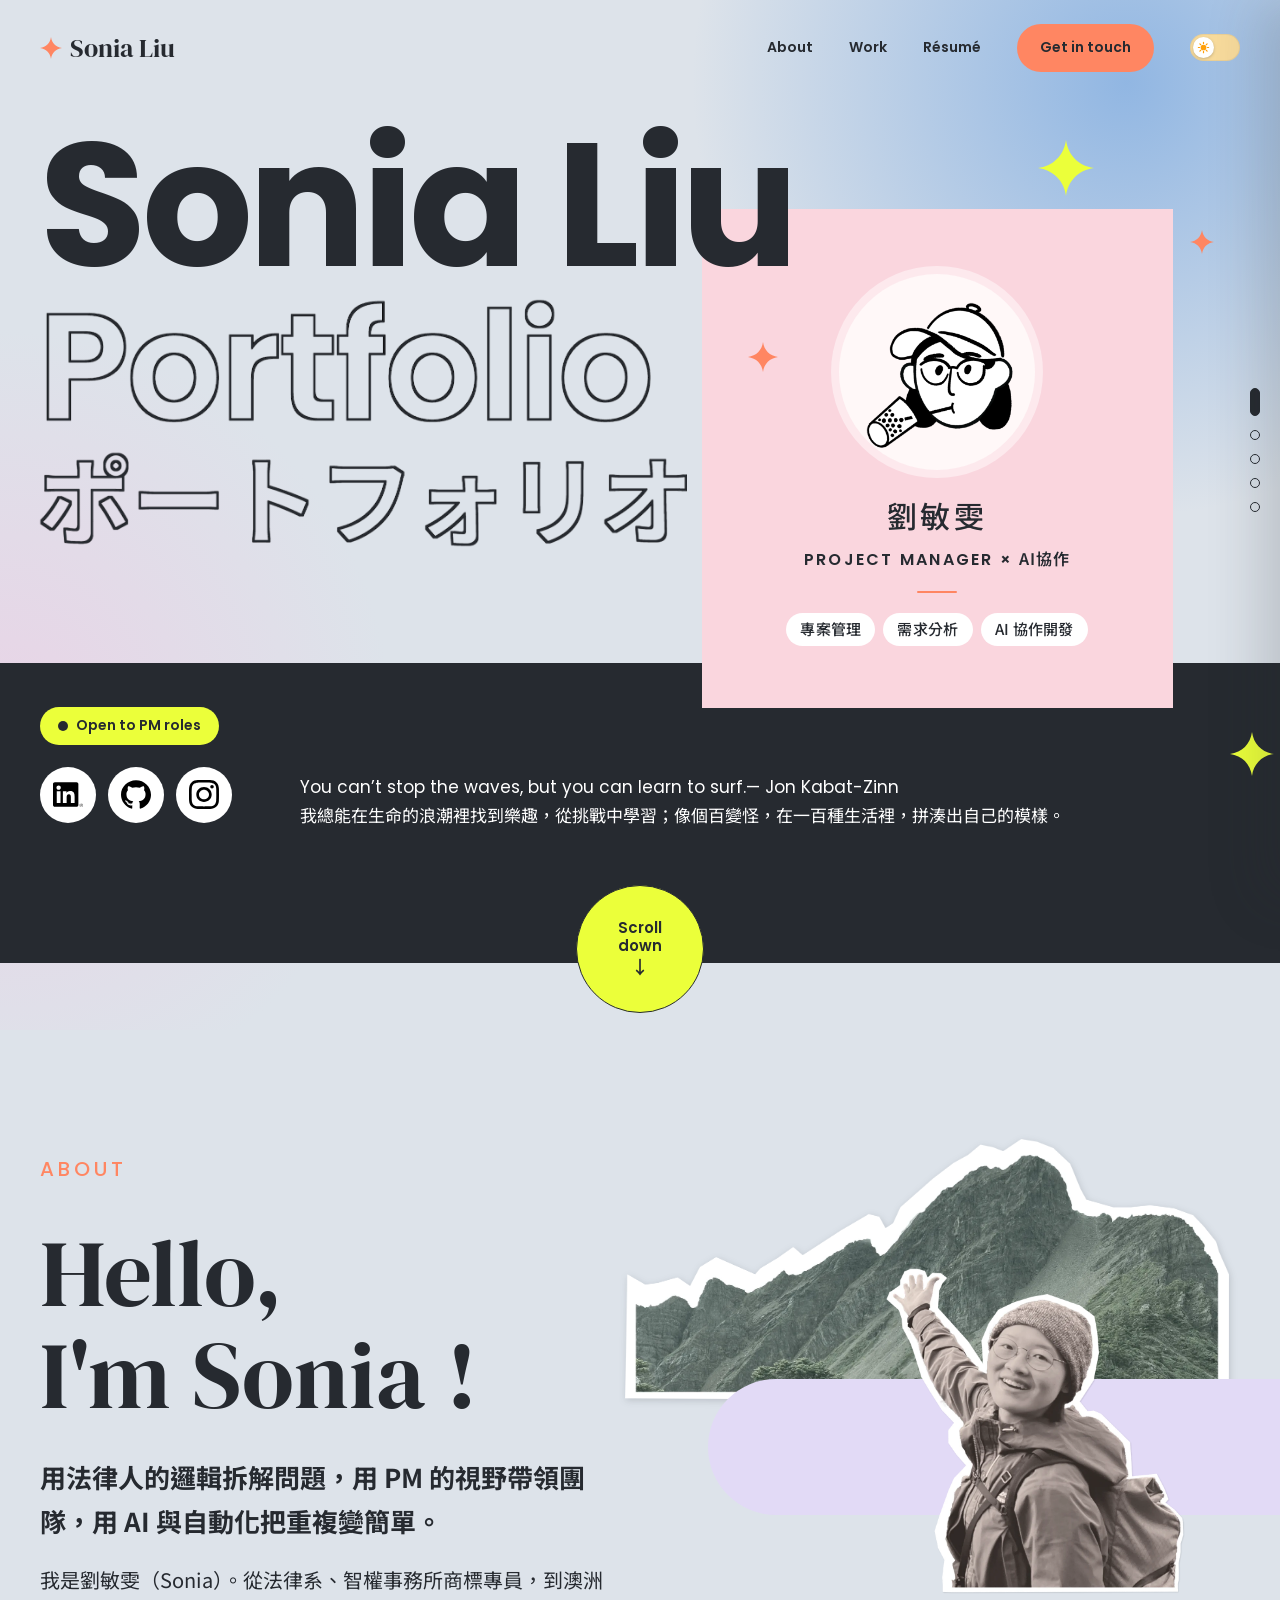
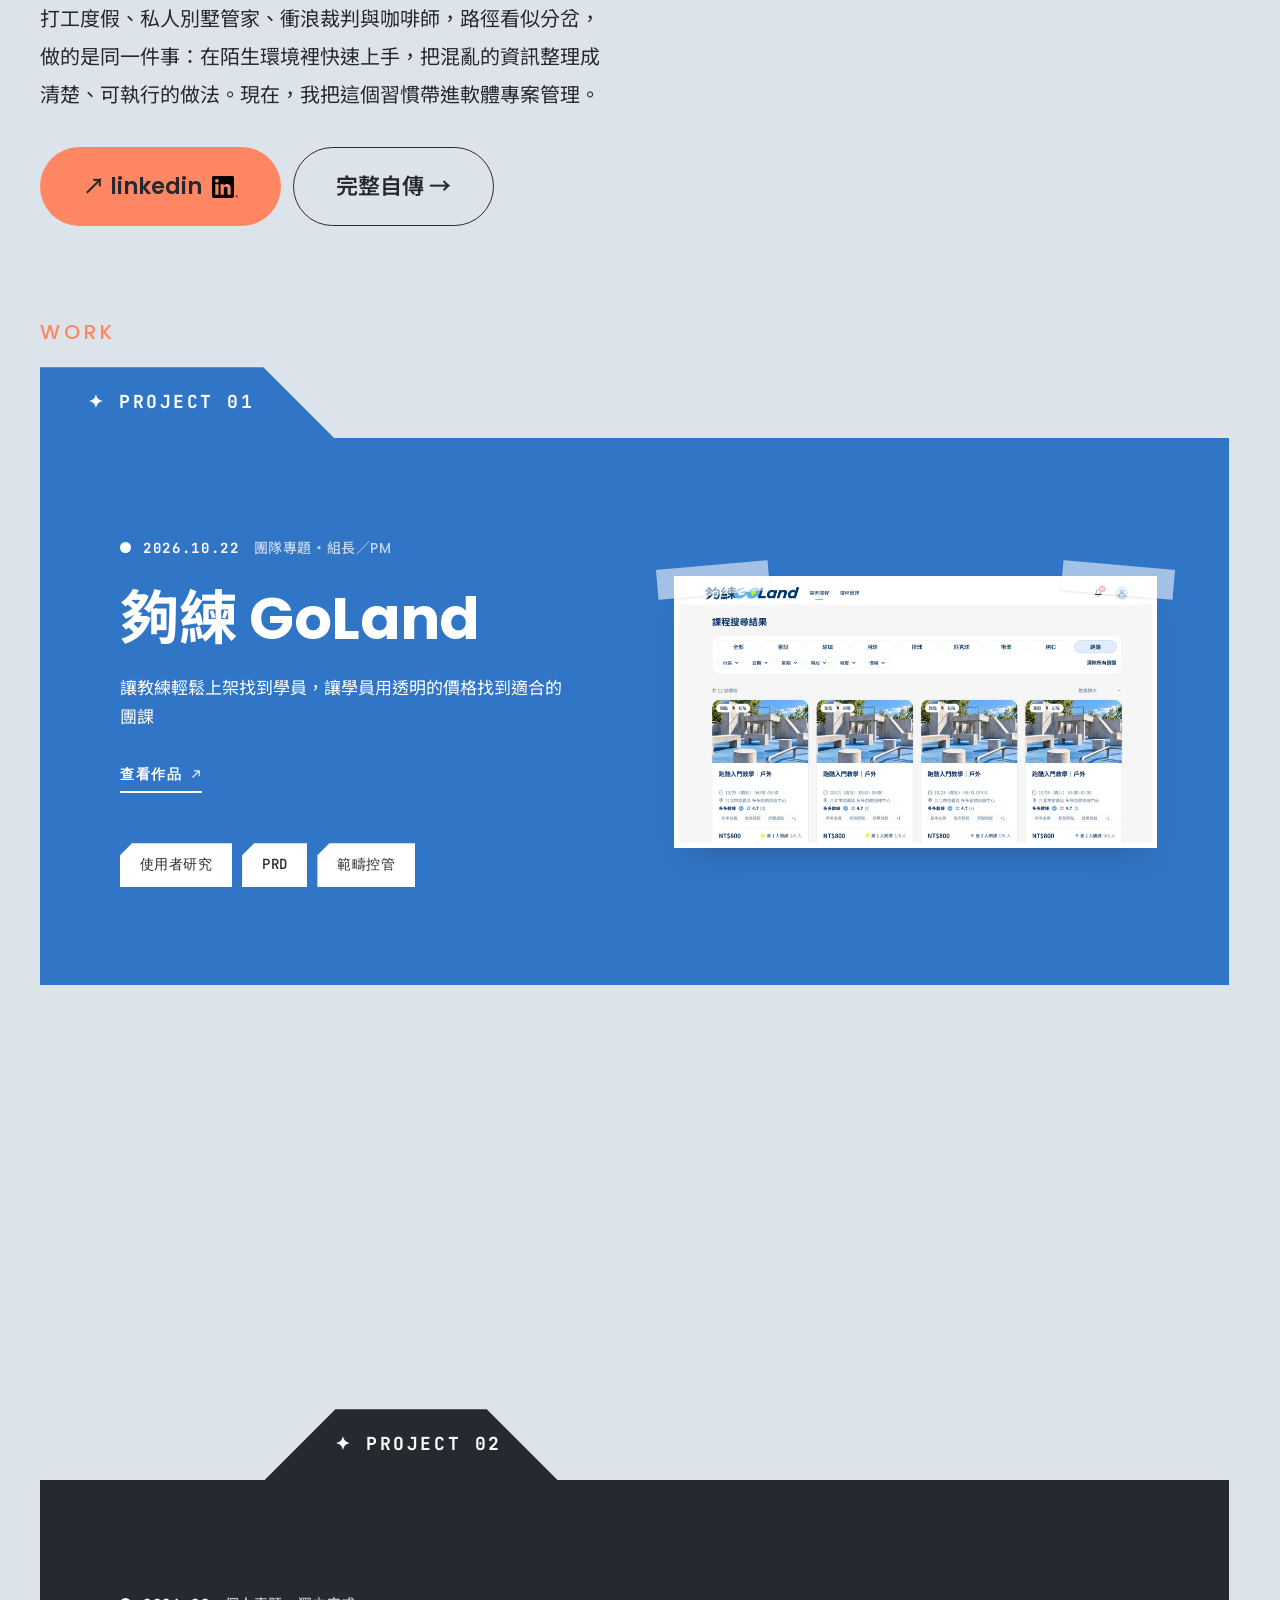
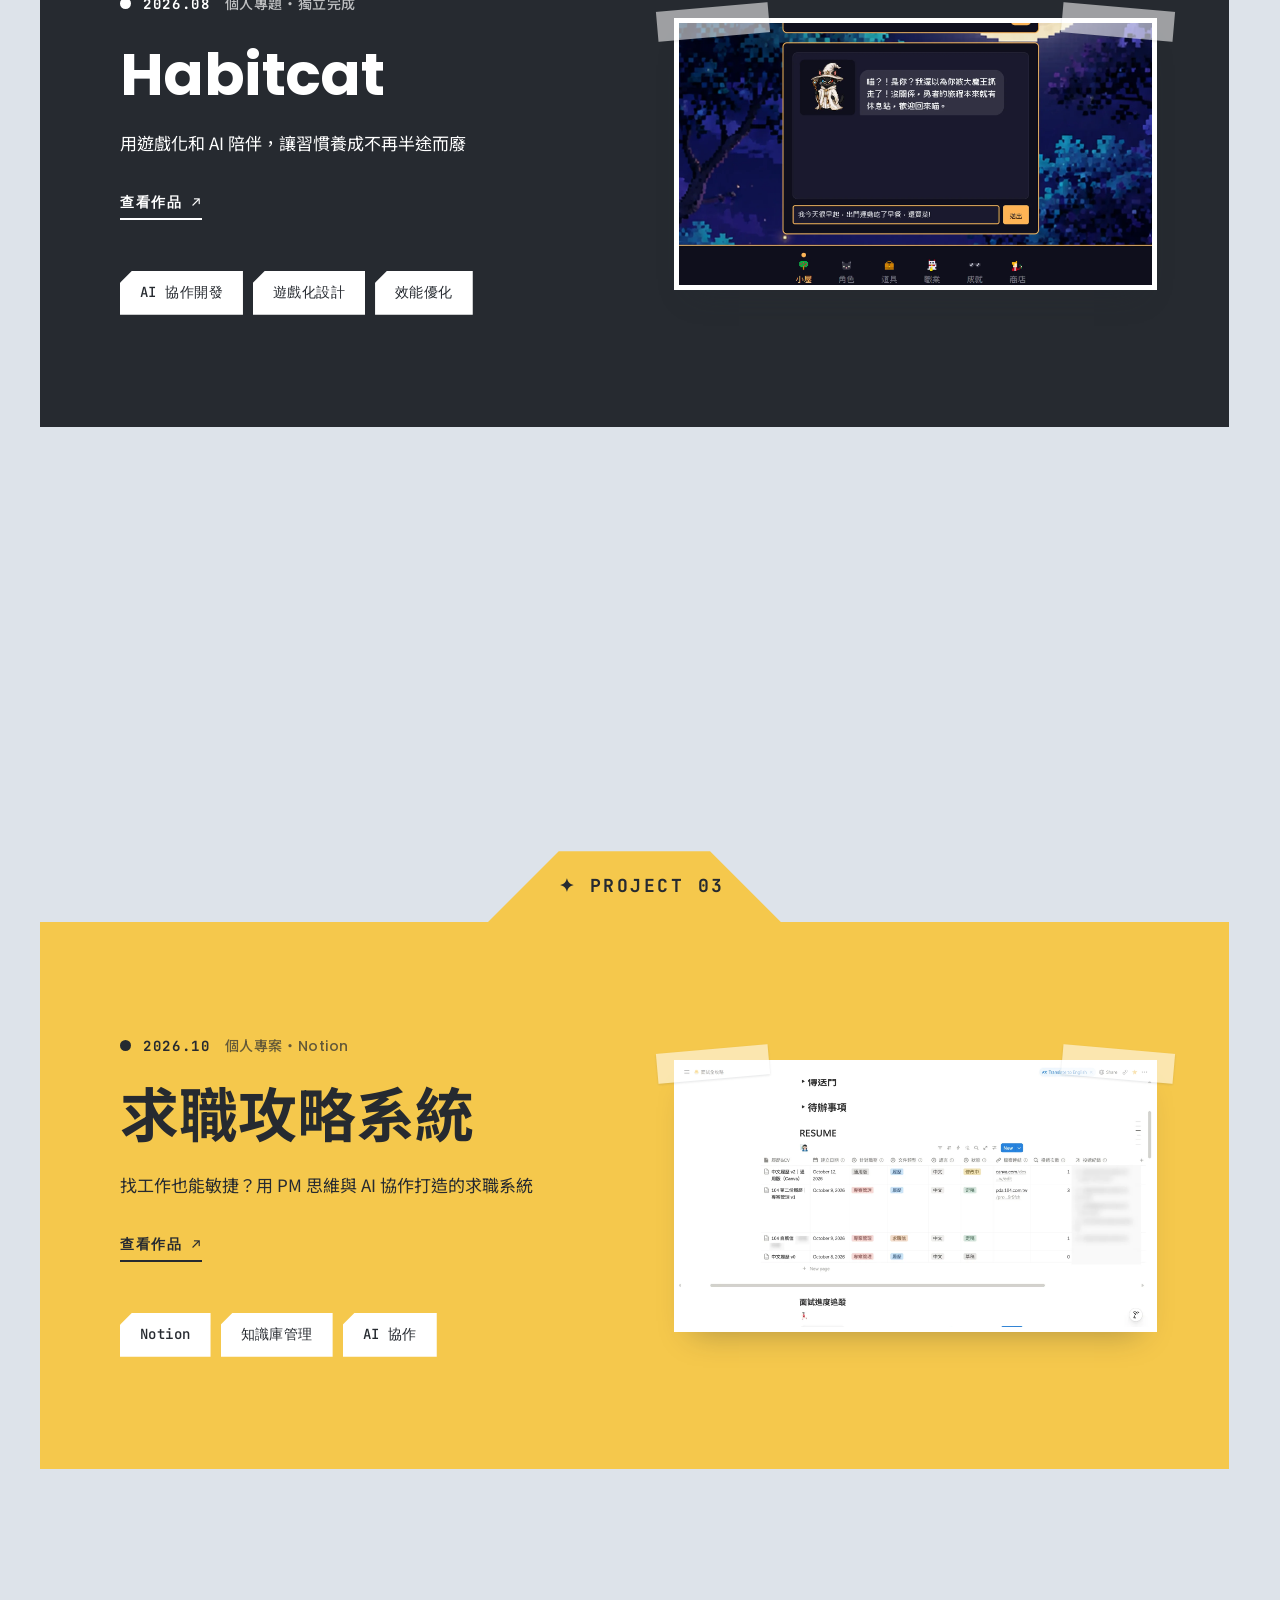
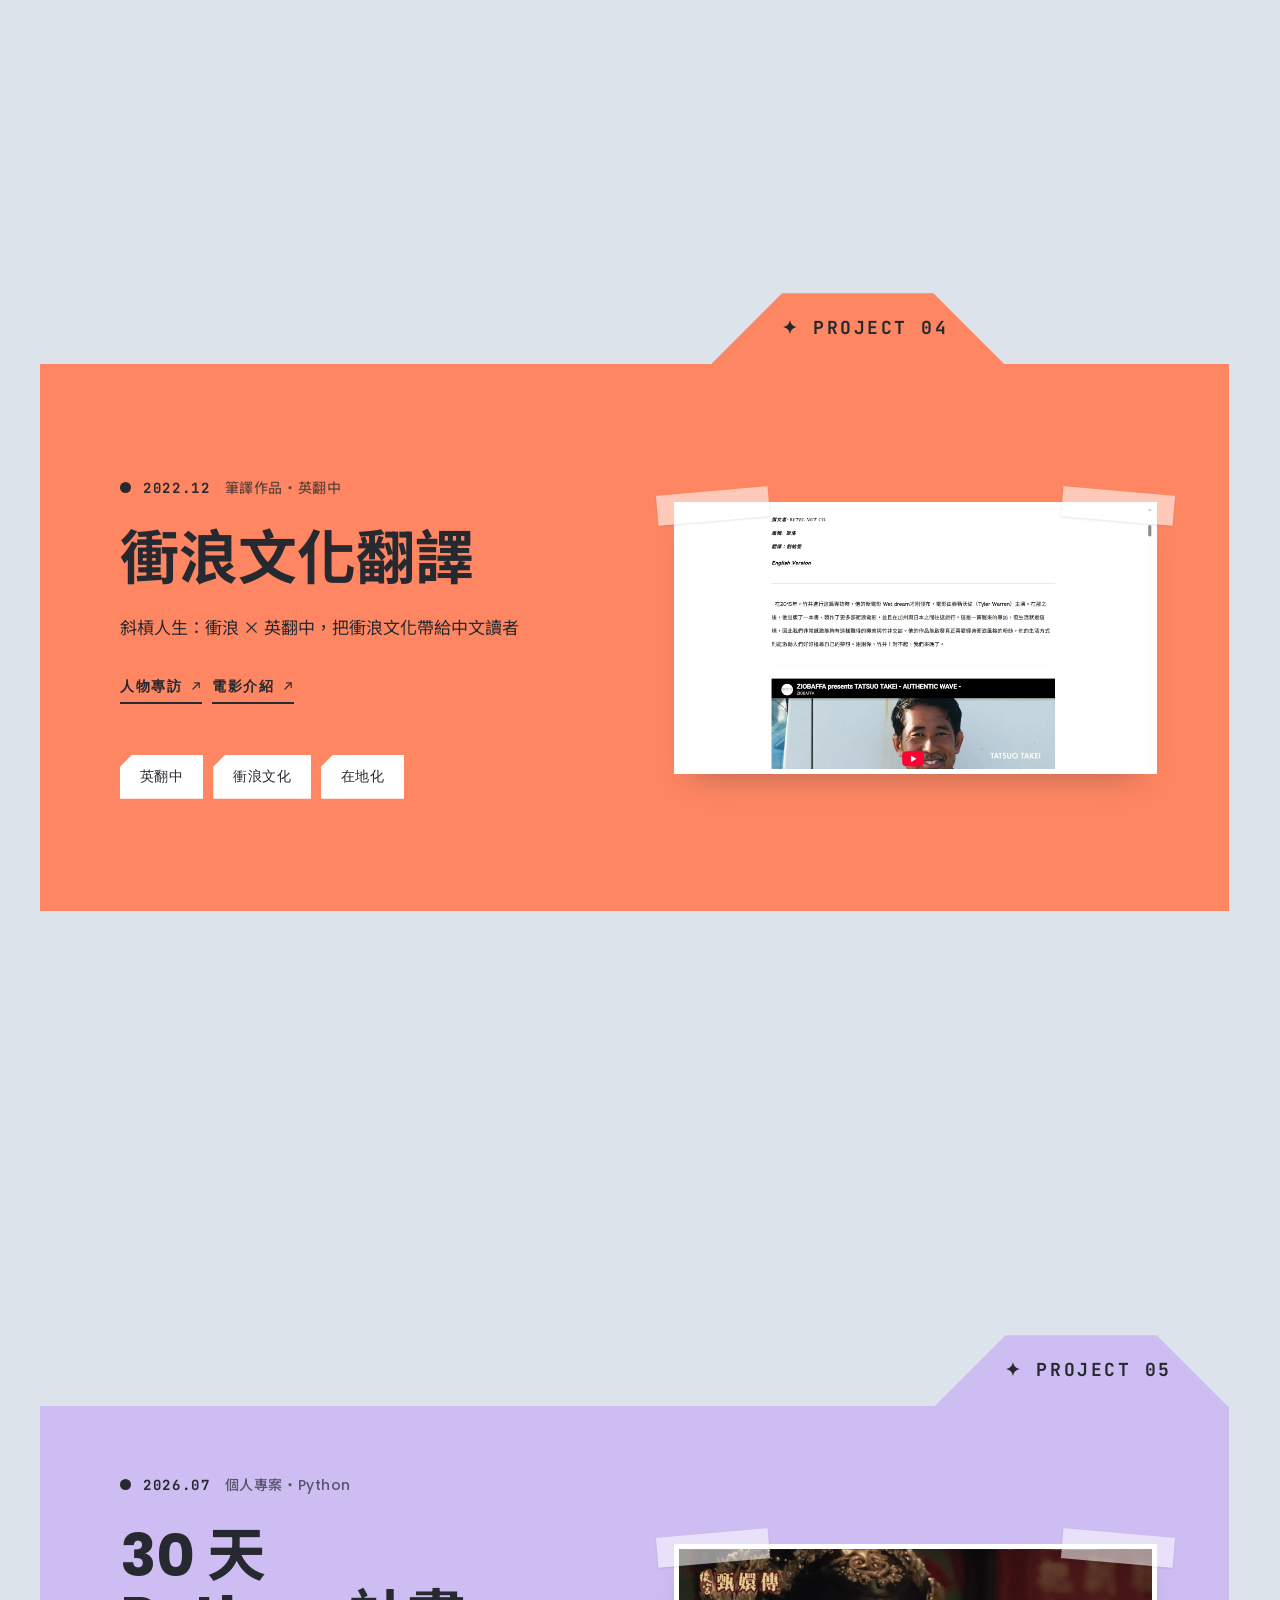
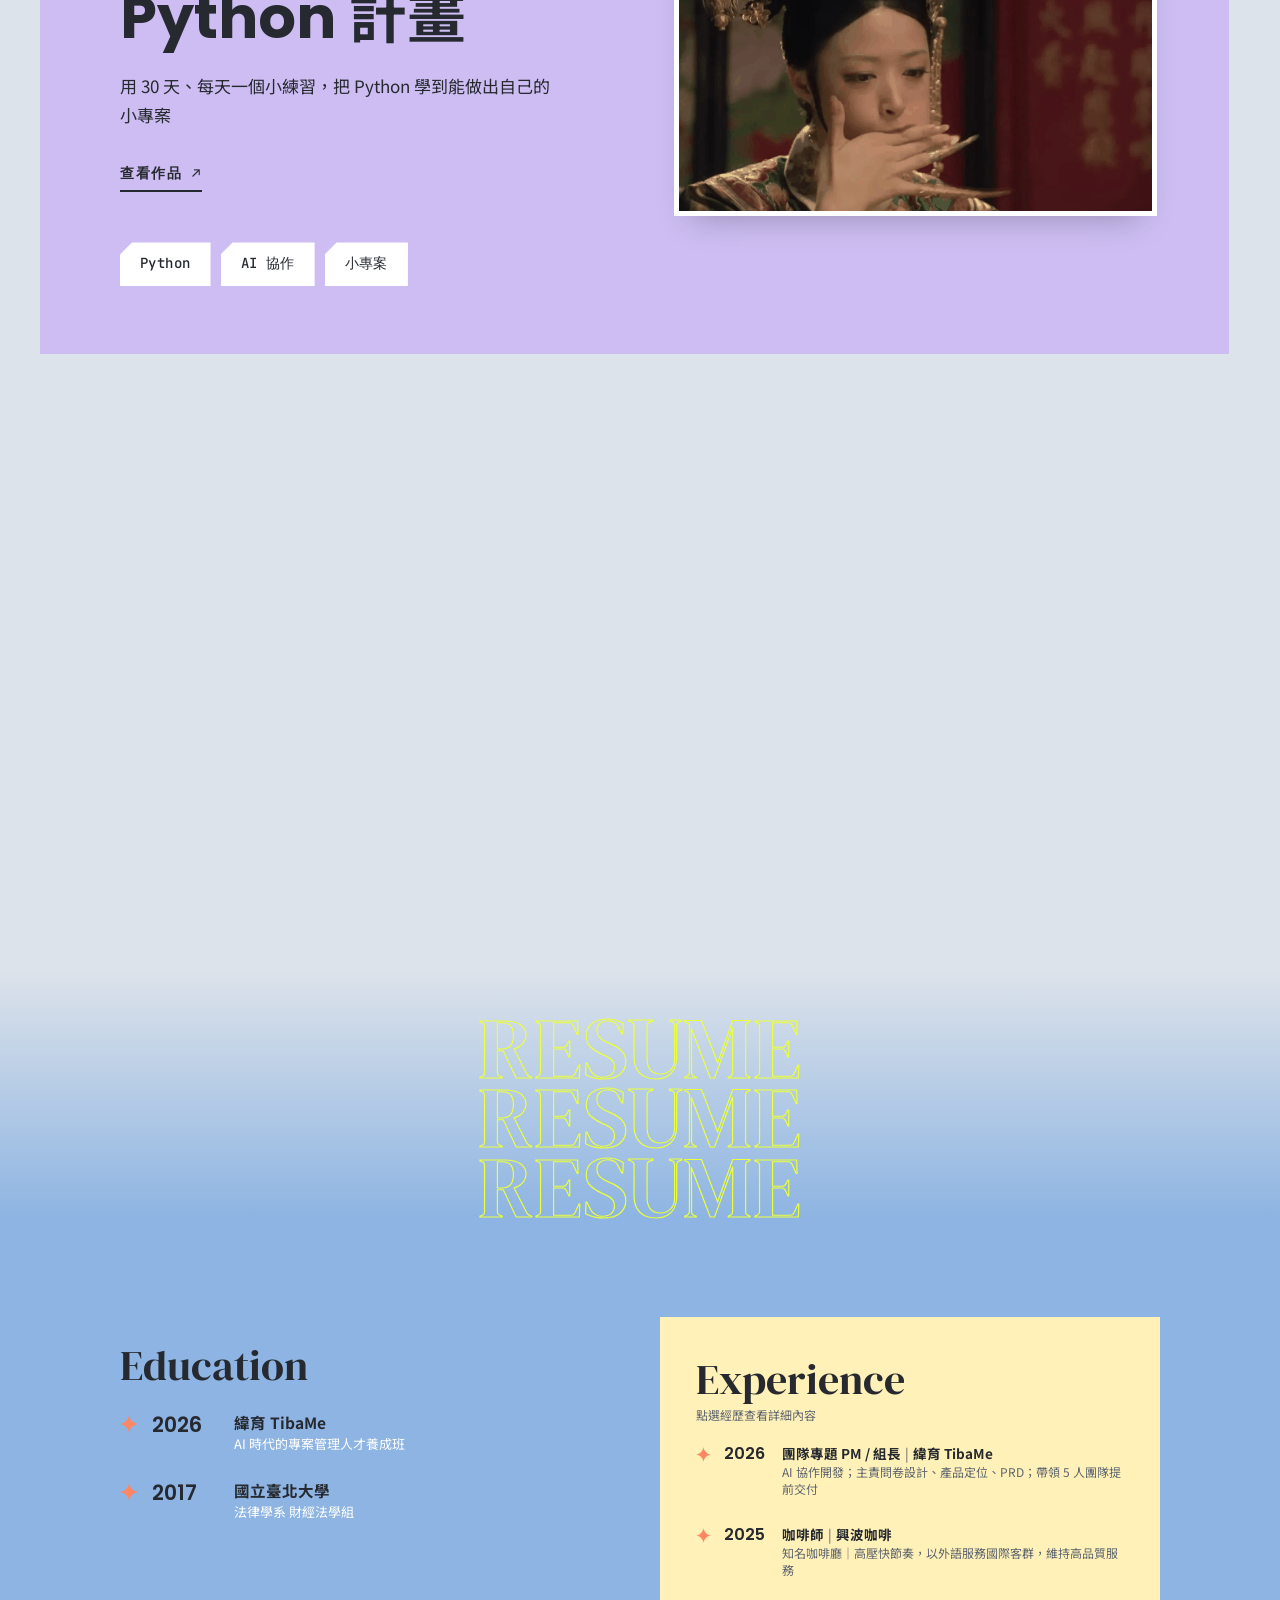
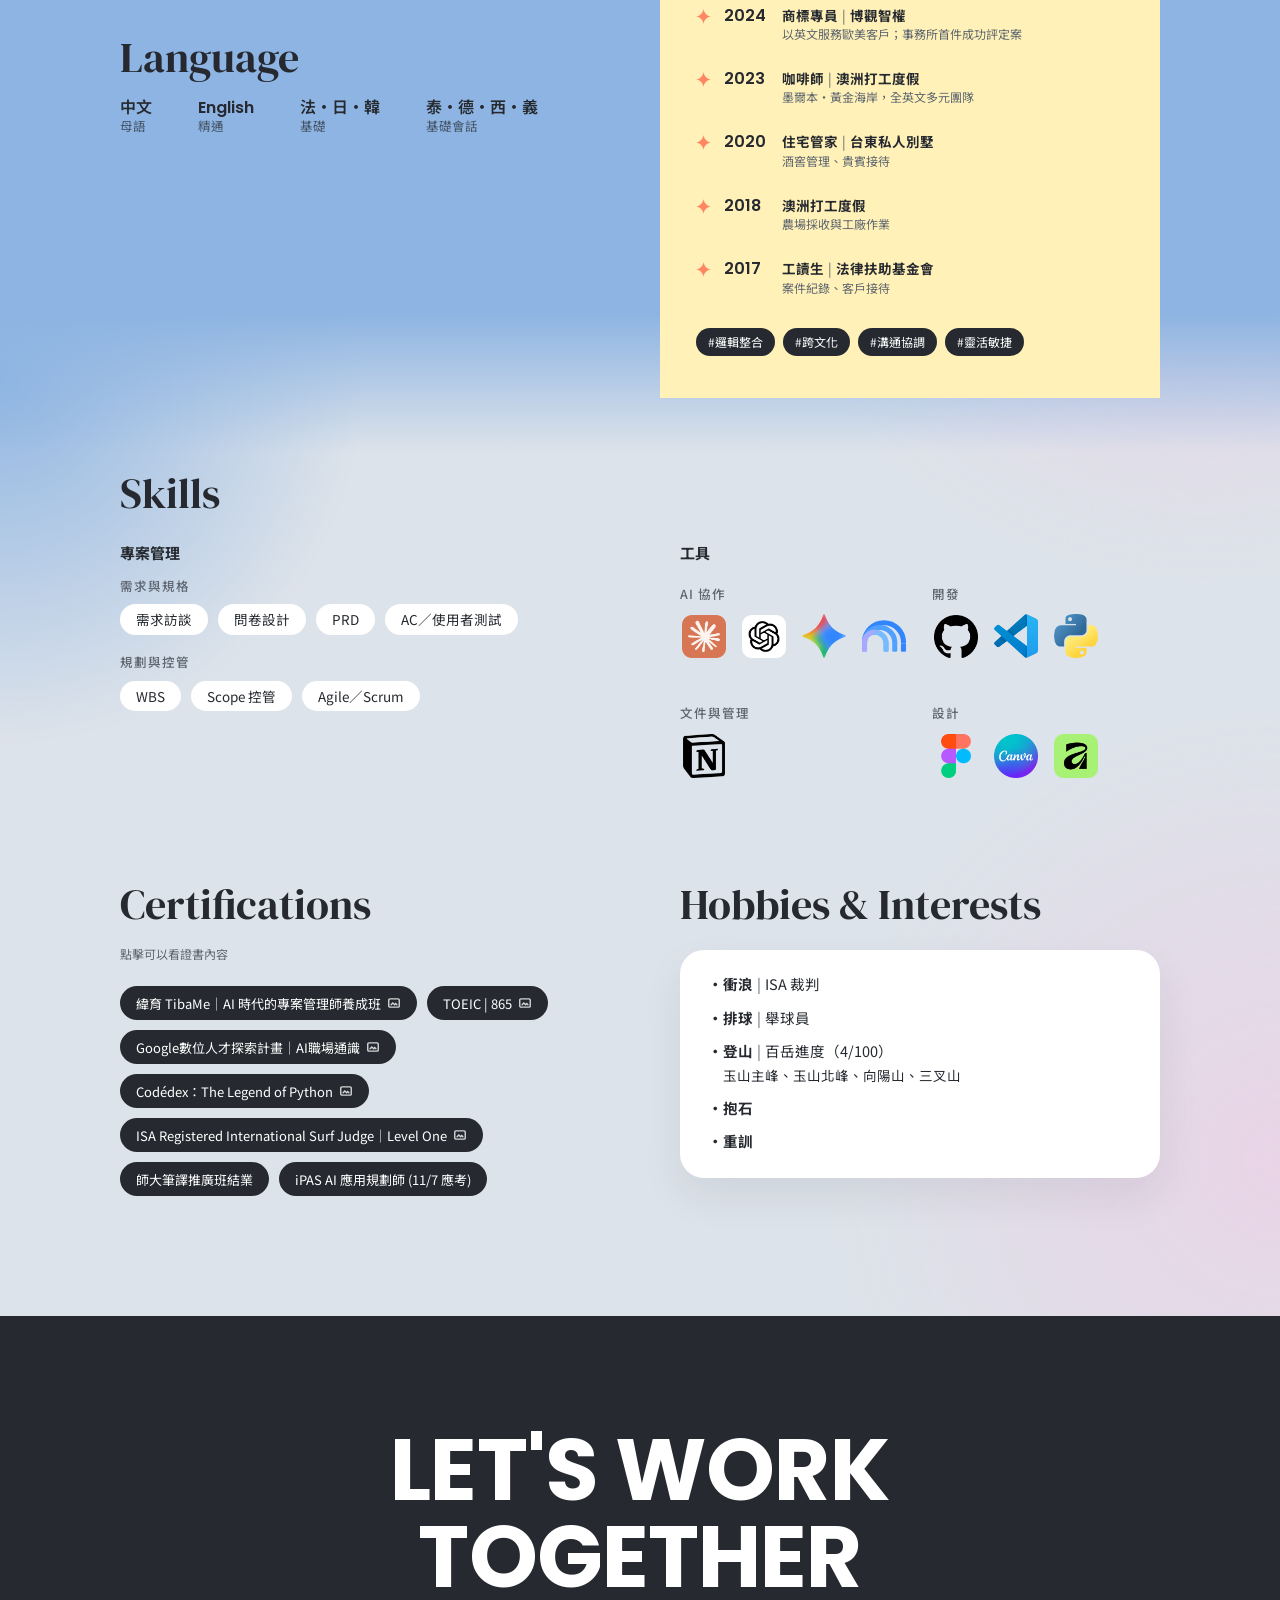
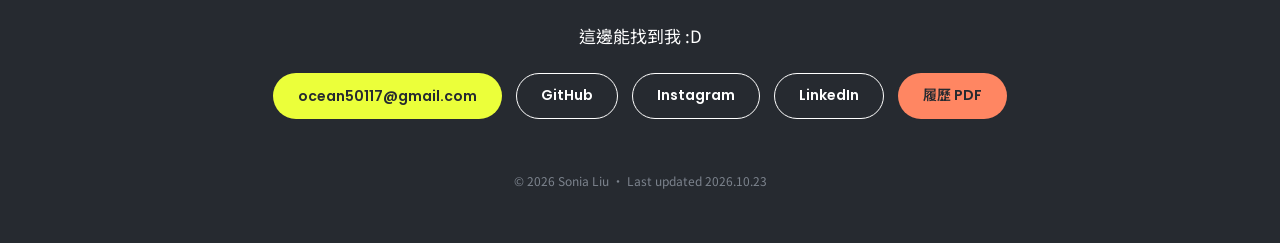
==== commit 5d3bb61c: "Move theme switch to far right and shrink; add CHANGELOG and last-updated footer Co-Authored-By: Cla" ====
--- a/index.html
+++ b/index.html
@@ -831,7 +831,7 @@
       <a class="pill ghost" href="https://www.linkedin.com/in/thisissonialiu" target="_blank" rel="noopener">LinkedIn</a>
     </div>
     <span class="copy-ok" id="copy-ok" aria-live="polite"></span>
-    <p class="copyright">© 2026 Sonia Liu</p>
+    <p class="copyright">© 2026 Sonia Liu · Last updated 2026.10.23</p>
   </div>
 </section>
 </main>
--- a/assets/theme.css
+++ b/assets/theme.css
@@ -1,10 +1,10 @@
 /* Dark theme: page background = ink (#262A30). Colour blocks (pastel cards) keep their original colours. */
-.theme-toggle{position:relative;flex:none;width:60px;height:32px;border-radius:999px;border:0;padding:0;cursor:pointer;background:#F8DB9C;transition:background .25s ease;box-shadow:inset 0 0 0 1px rgba(38,42,48,.06)}
-.theme-toggle .knob{position:absolute;top:3px;left:3px;width:26px;height:26px;border-radius:50%;background:#fff;display:grid;place-items:center;transition:transform .25s cubic-bezier(.3,.7,.2,1),background .25s ease;box-shadow:0 1px 3px rgba(38,42,48,.25)}
-.theme-toggle svg{width:16px;height:16px;display:block}
+.theme-toggle{position:relative;flex:none;width:50px;height:27px;border-radius:999px;border:0;padding:0;cursor:pointer;background:#F8DB9C;transition:background .25s ease;box-shadow:inset 0 0 0 1px rgba(38,42,48,.06)}
+.theme-toggle .knob{position:absolute;top:3px;left:3px;width:21px;height:21px;border-radius:50%;background:#fff;display:grid;place-items:center;transition:transform .25s cubic-bezier(.3,.7,.2,1),background .25s ease;box-shadow:0 1px 3px rgba(38,42,48,.25)}
+.theme-toggle svg{width:13px;height:13px;display:block}
 .theme-toggle .moon{display:none}
 html[data-theme="dark"] .theme-toggle{background:#555A62}
-html[data-theme="dark"] .theme-toggle .knob{transform:translateX(28px);background:#262A30}
+html[data-theme="dark"] .theme-toggle .knob{transform:translateX(23px);background:#262A30}
 html[data-theme="dark"] .theme-toggle .sun{display:none}
 html[data-theme="dark"] .theme-toggle .moon{display:block}
 .theme-toggle:focus-visible{outline:3px solid #FF8662;outline-offset:3px}
@@ -28,7 +28,7 @@
 html[data-theme="dark"] .nav.scrolled{box-shadow:0 1px 0 rgba(255,255,255,.06)}
 html[data-theme="dark"] img.tool,html[data-theme="dark"] .tool-grid img{background:transparent}
 html[data-theme="dark"] .more,html[data-theme="dark"] details,html[data-theme="dark"] .box,html[data-theme="dark"] .card{border-color:var(--line)}
-@media (max-width:640px){.theme-toggle{width:54px;height:30px}.theme-toggle .knob{width:24px;height:24px}html[data-theme="dark"] .theme-toggle .knob{transform:translateX(24px)}}
+@media (max-width:640px){.theme-toggle{width:46px;height:25px}.theme-toggle .knob{width:19px;height:19px}html[data-theme="dark"] .theme-toggle .knob{transform:translateX(21px)}}
 
 html[data-theme="dark"] img[src*="assets/tools/github.png"],html[data-theme="dark"] img[src*="assets/tools/notion.png"]{filter:invert(1)}
 
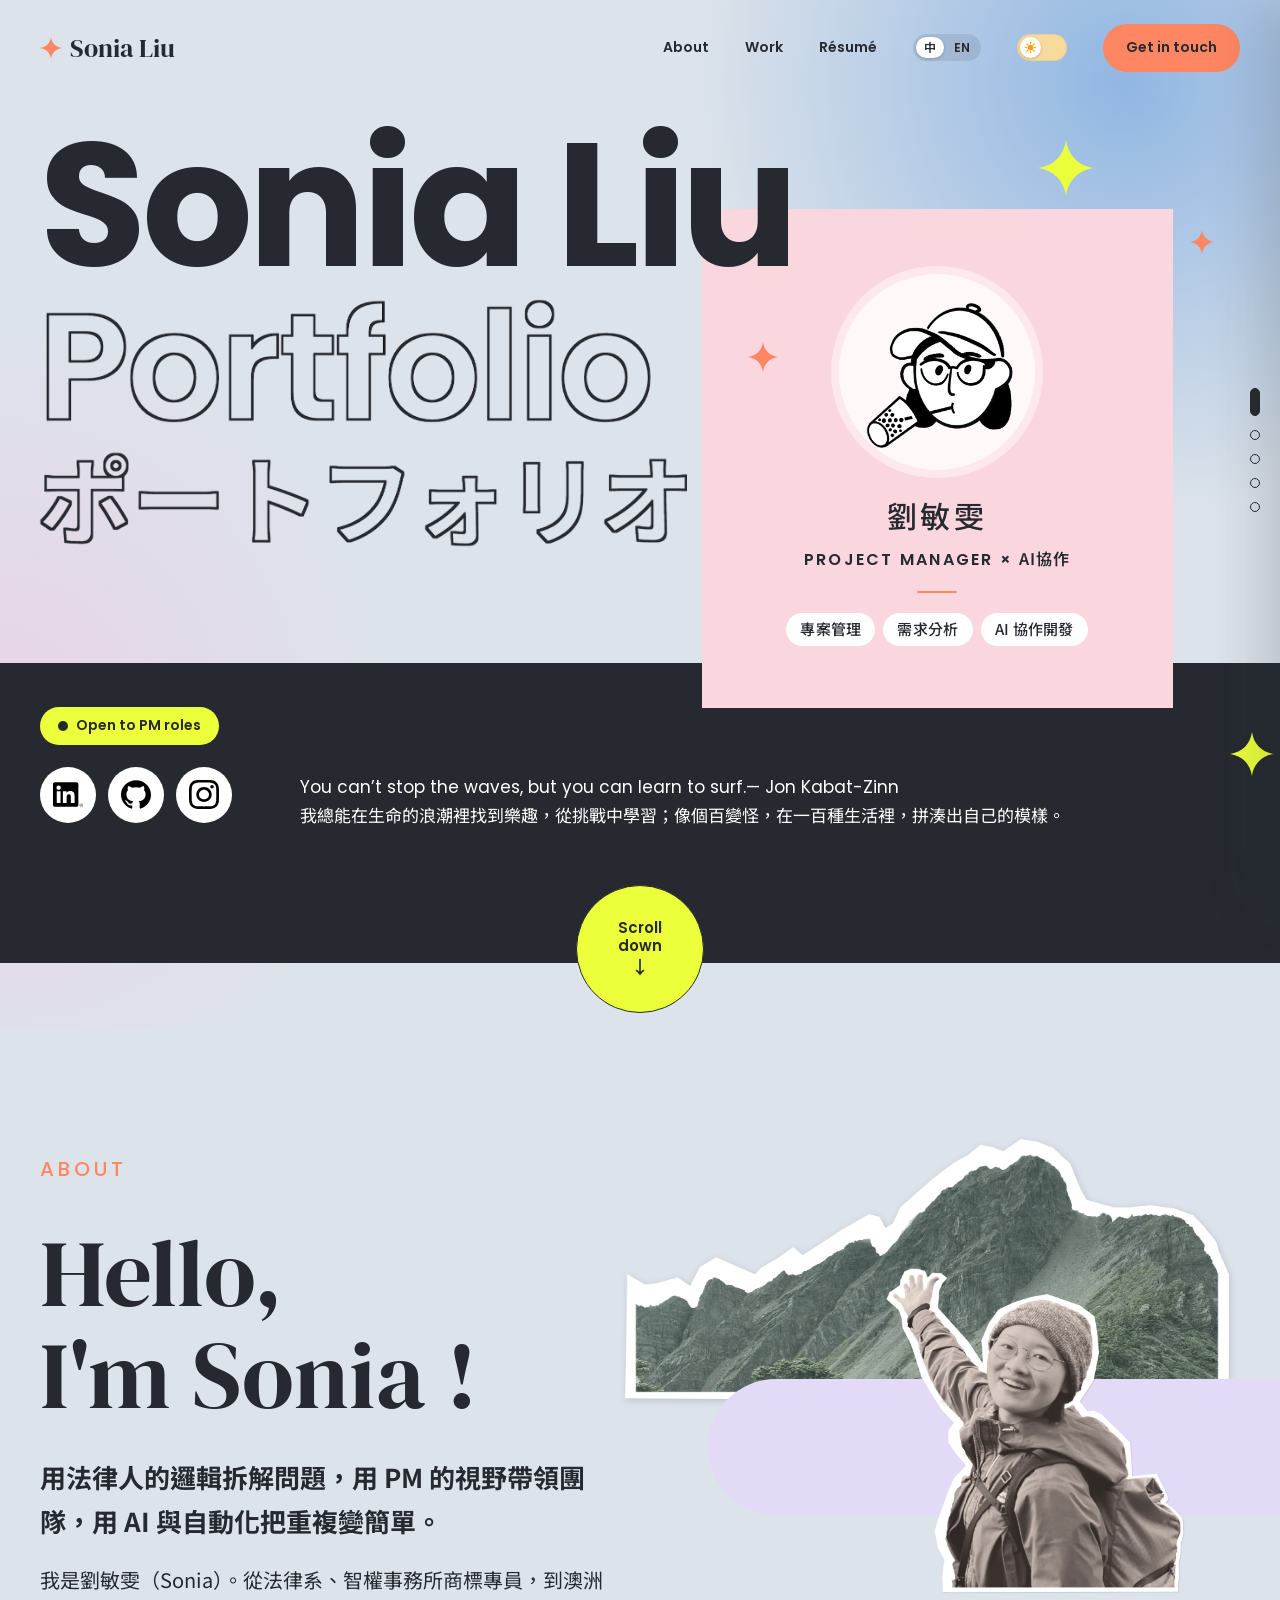
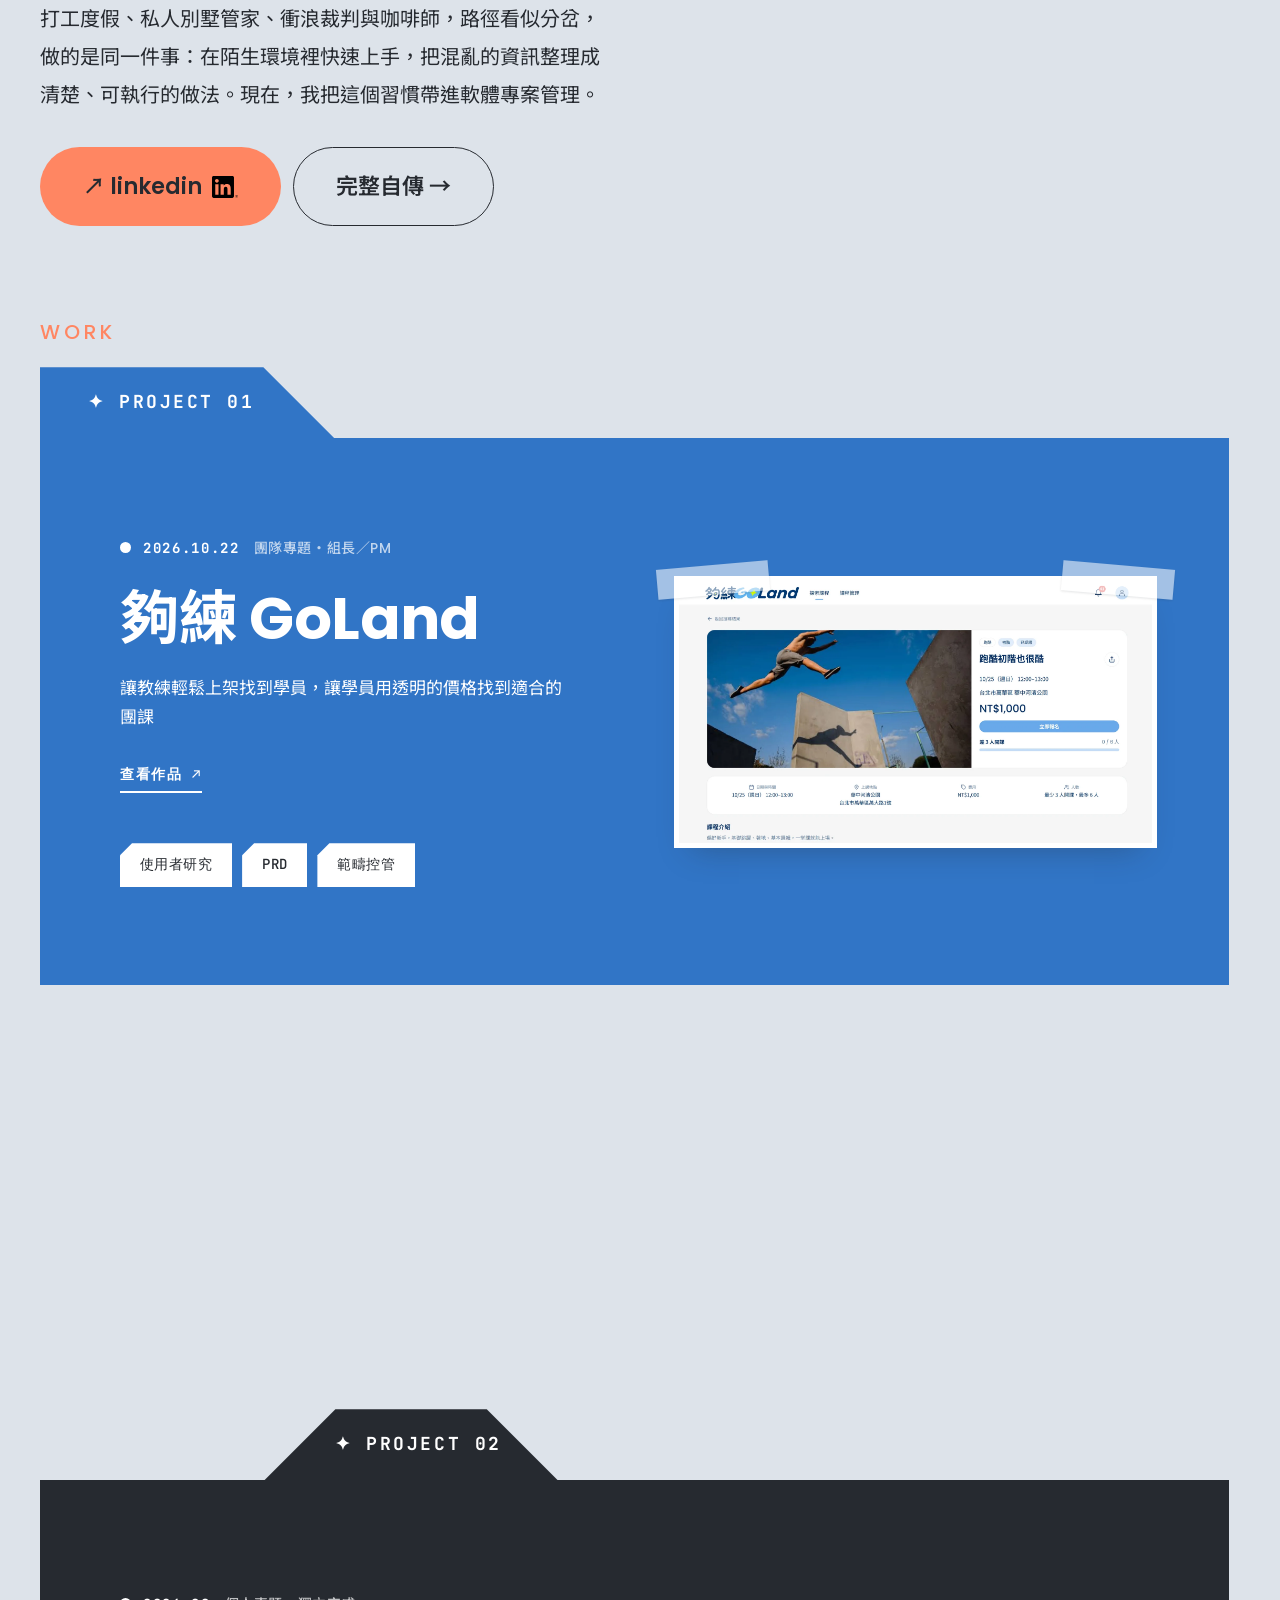
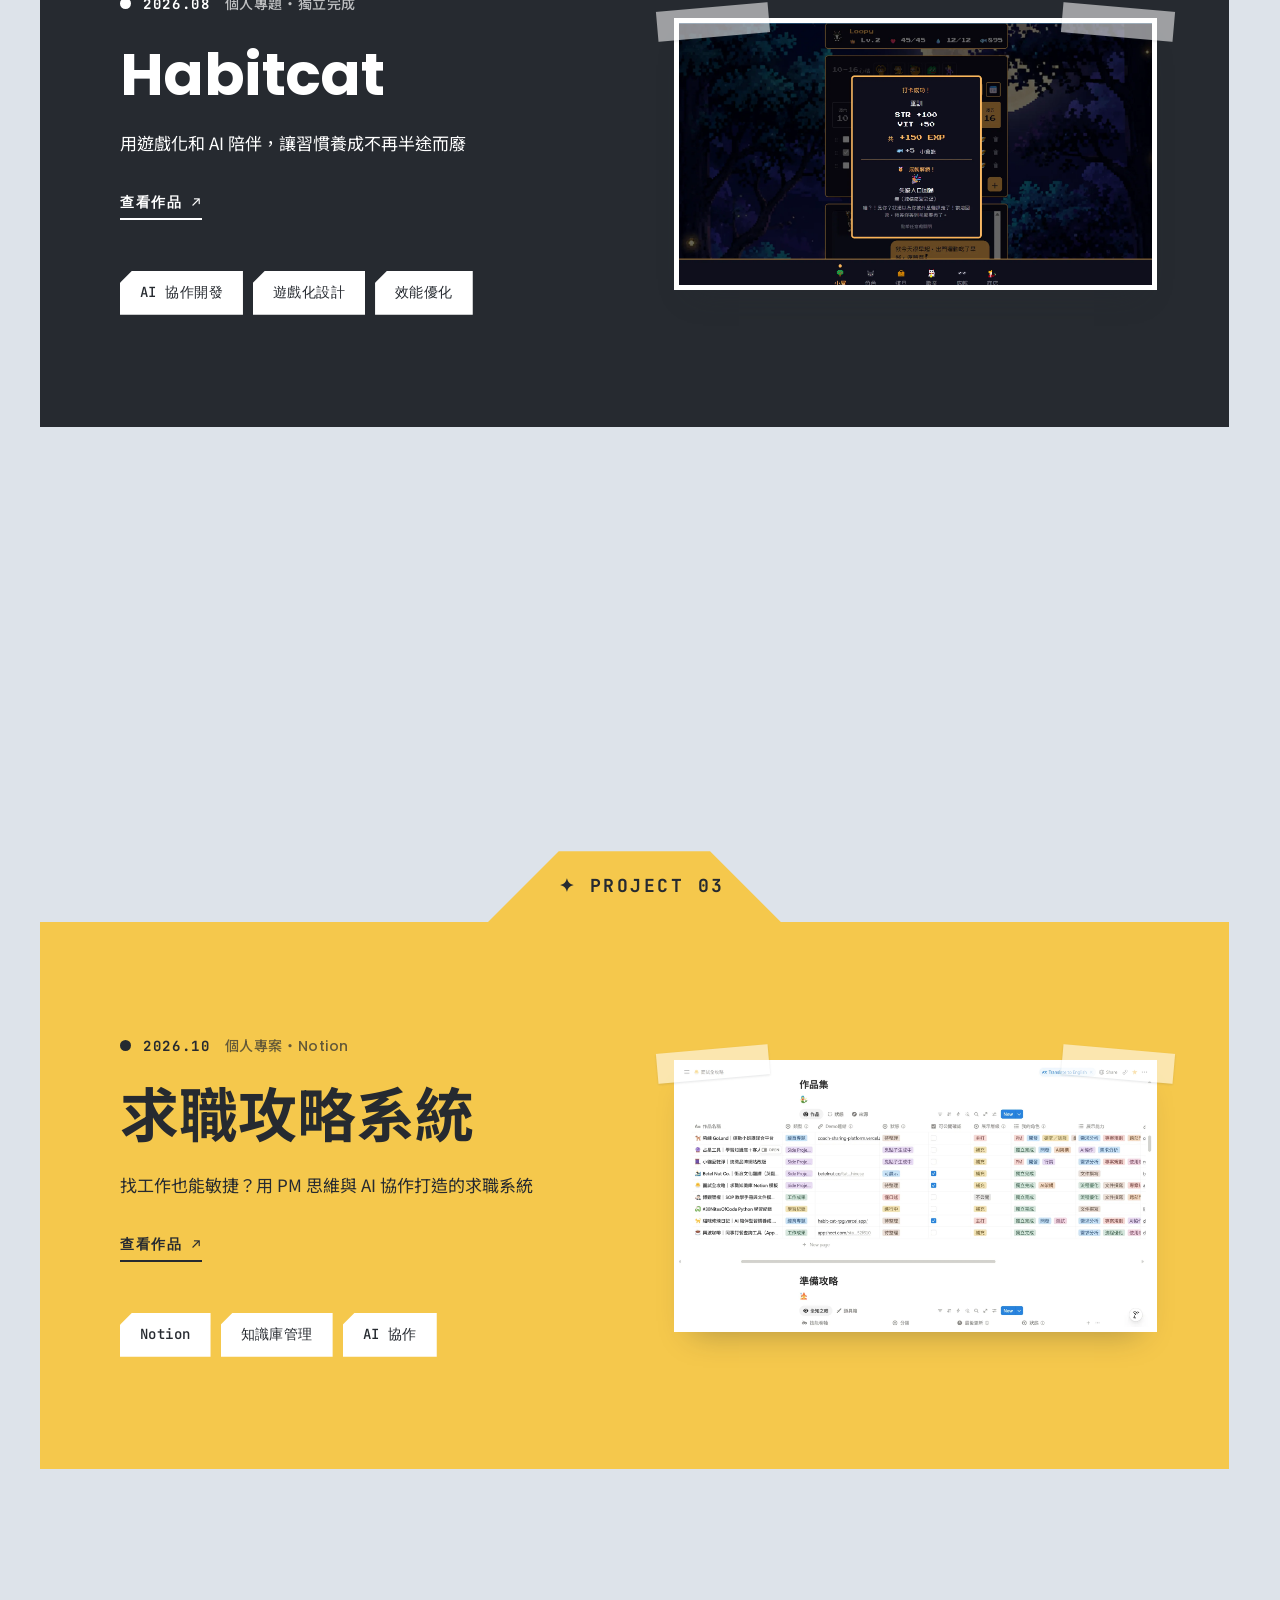
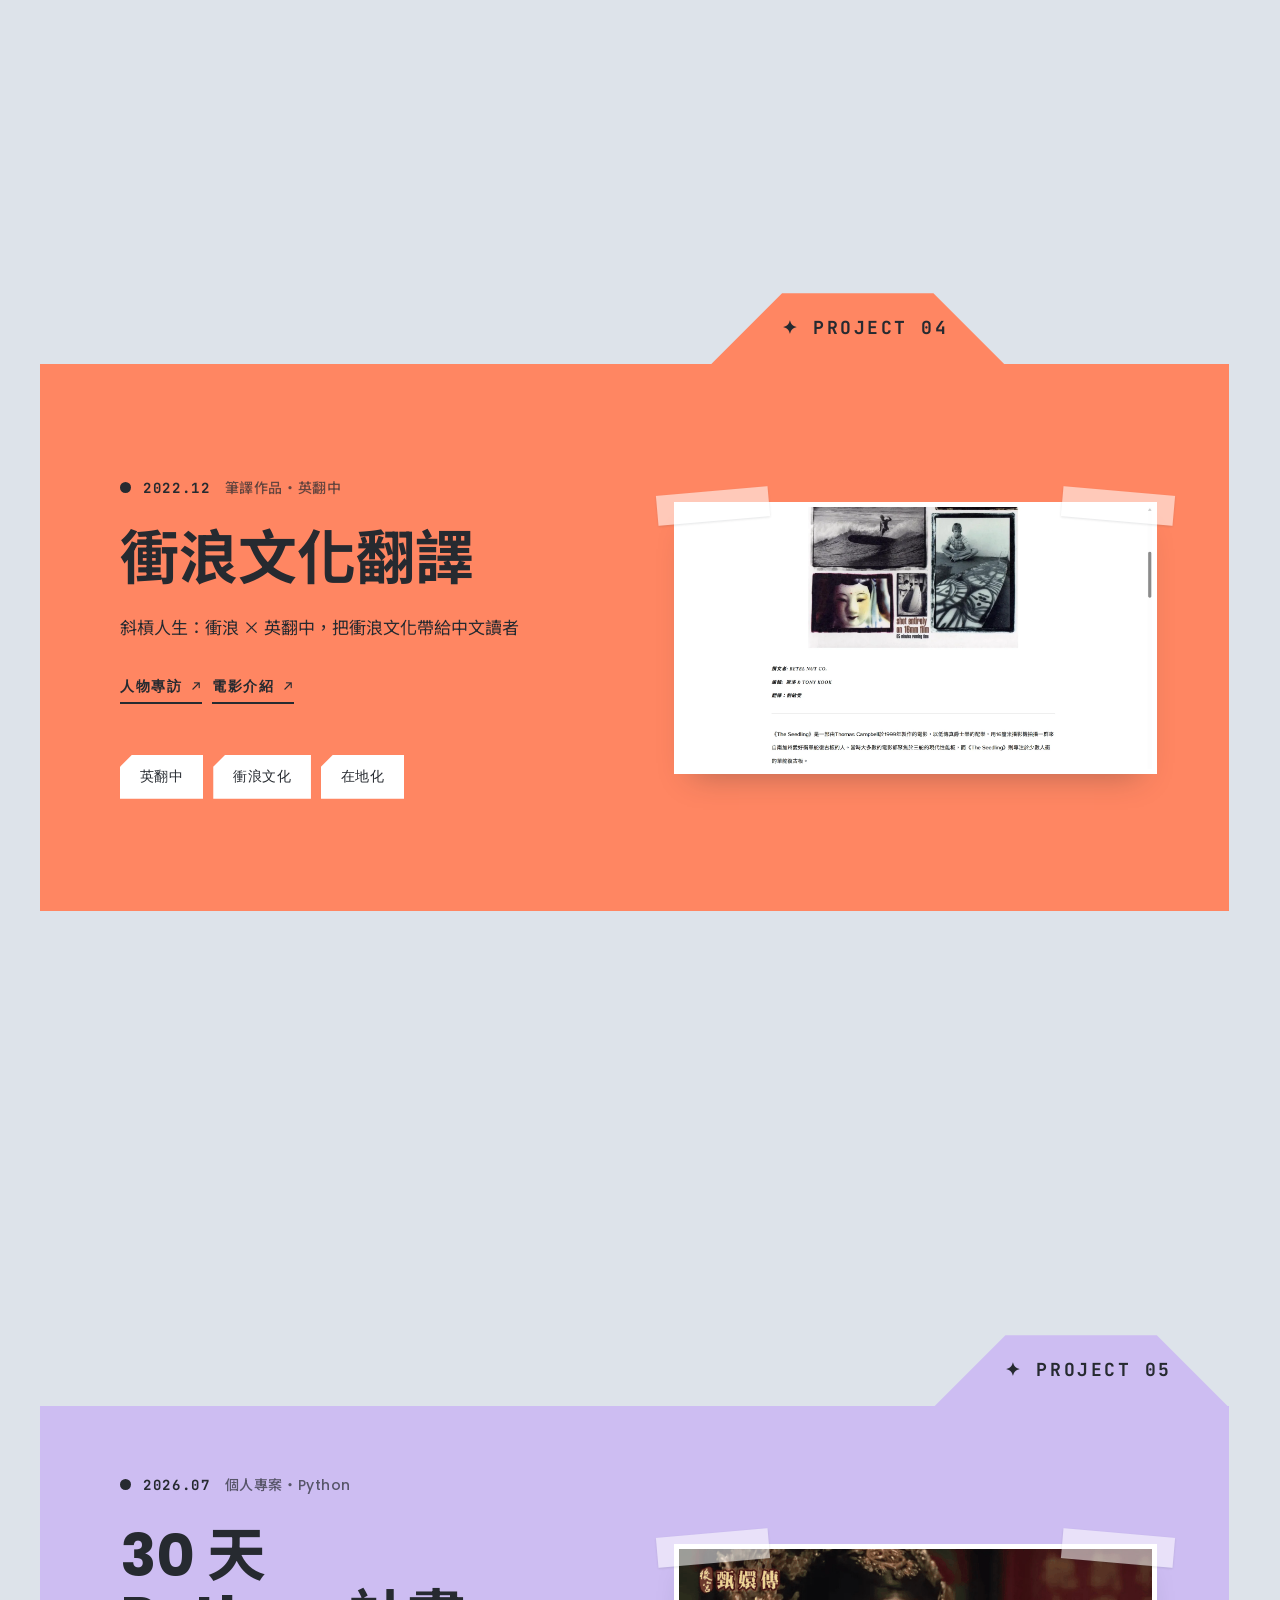
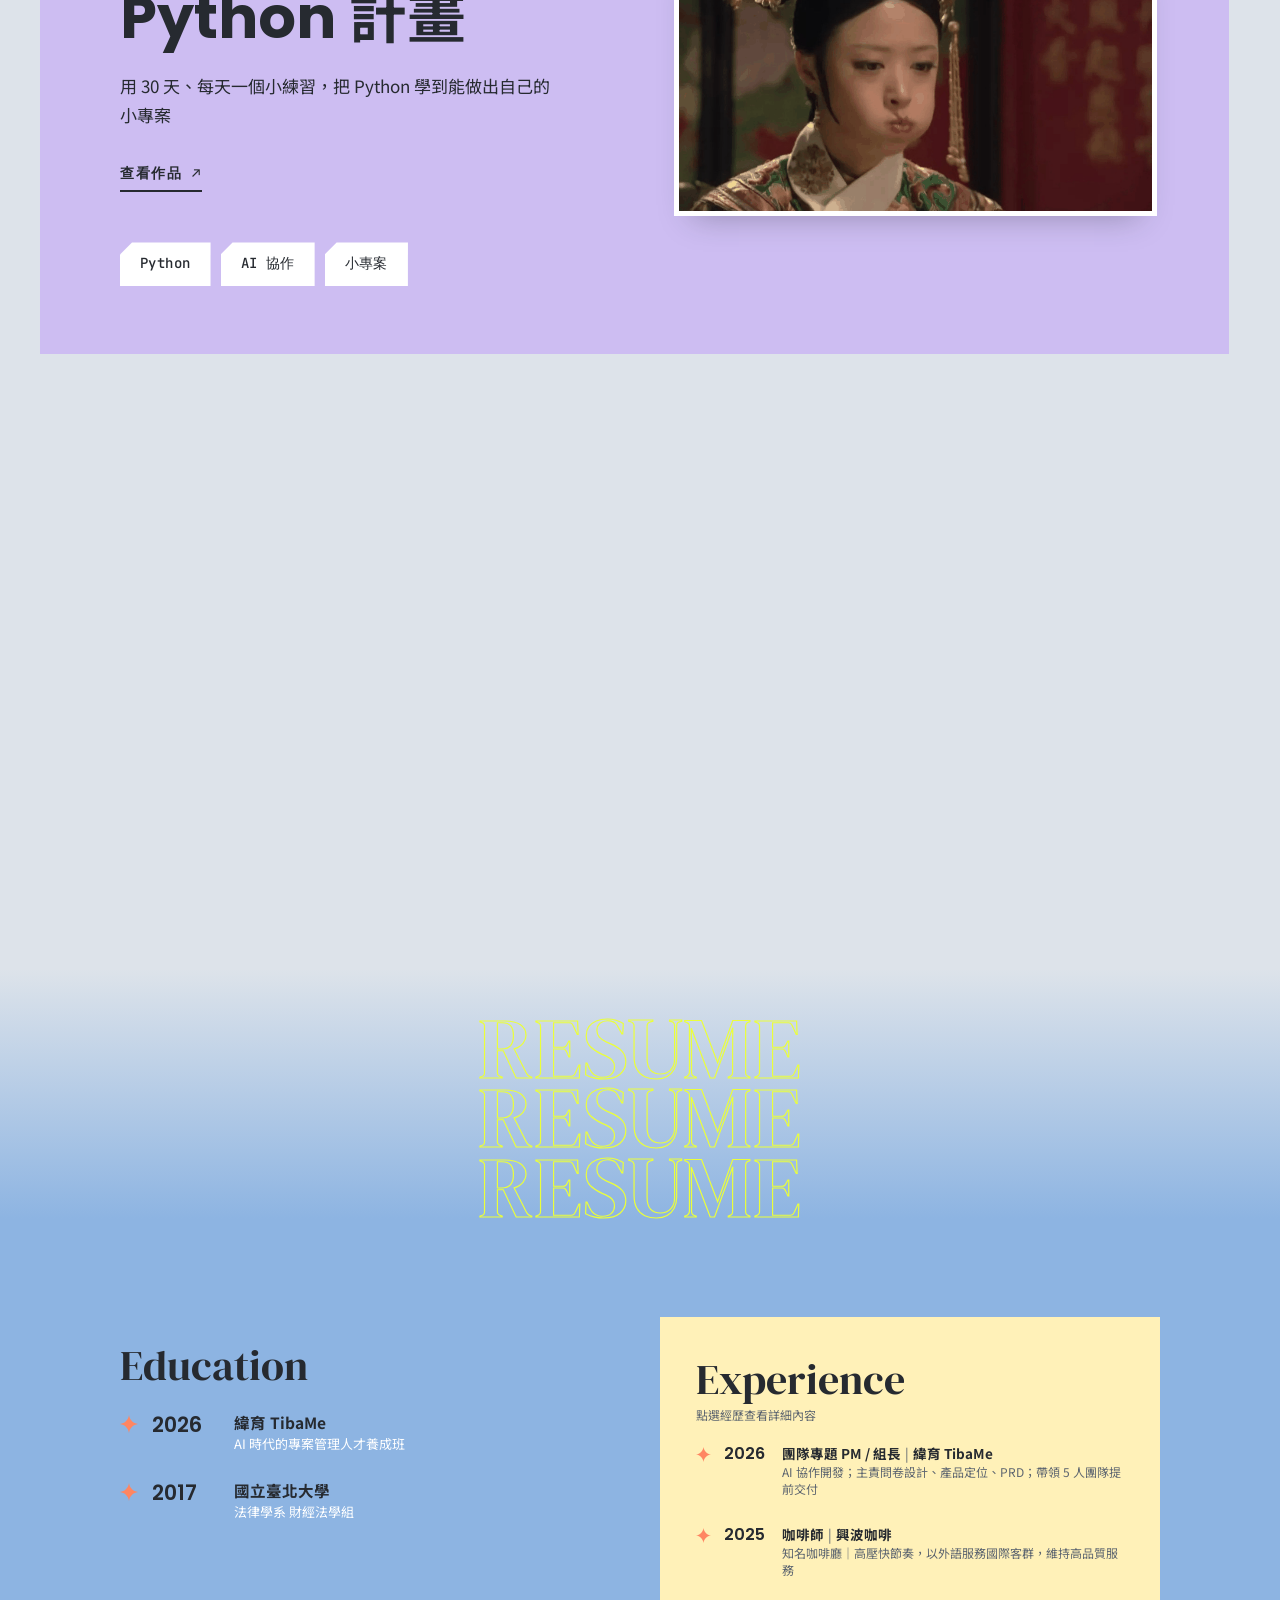
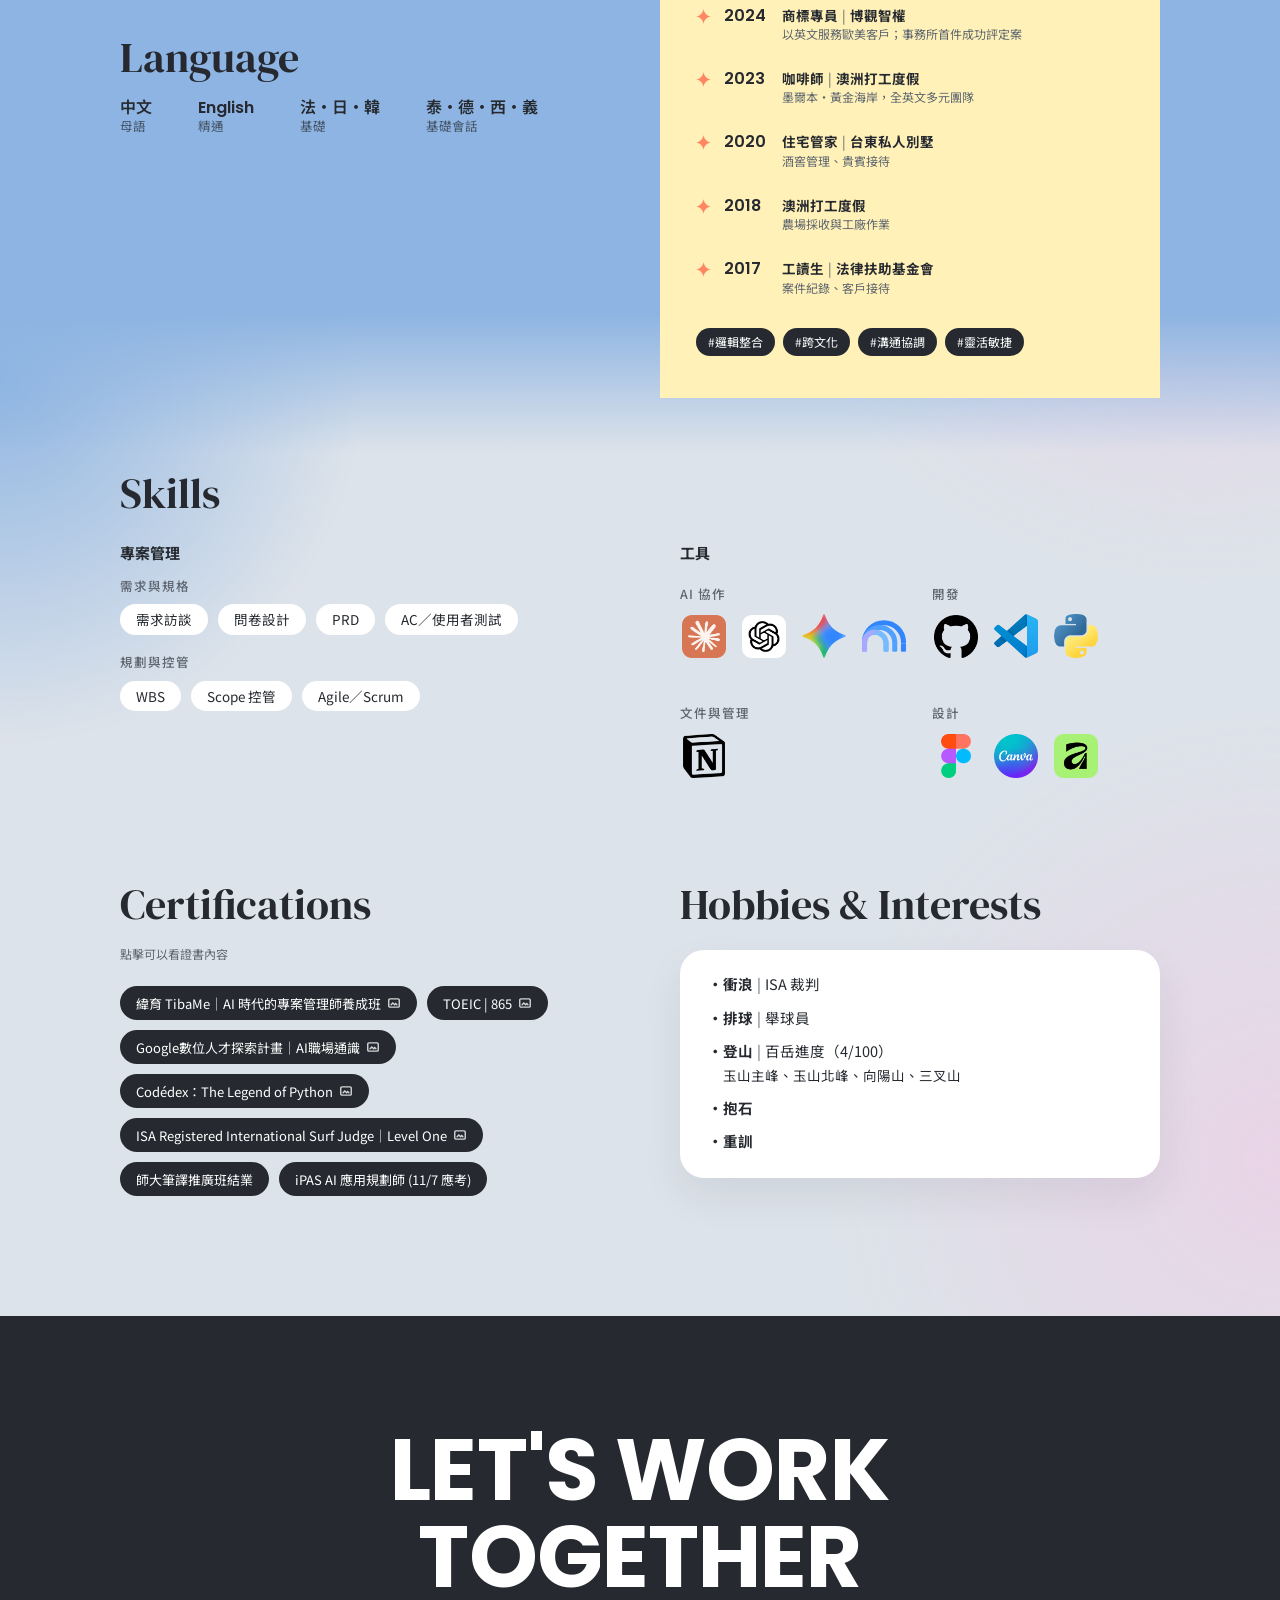
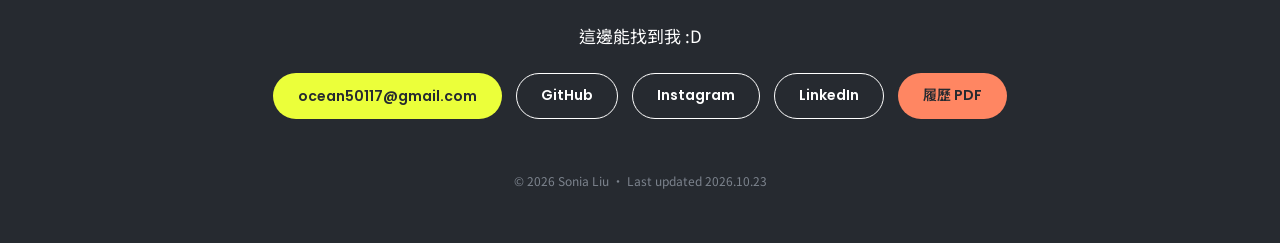
==== commit 14879571: "English version of the home page (zh/EN switch, dictionary-based), mobile nav fit Co-Authored-By: Cl" ====
--- a/index.html
+++ b/index.html
@@ -879,8 +879,8 @@
   document.querySelectorAll('[data-cert]').forEach(b=>b.addEventListener('click',()=>{
     const srcs=b.dataset.cert.split('|'), labels=(b.dataset.labels||'').split('|');
     cnt=srcs.length; cur=0; track.innerHTML=''; dots.innerHTML='';
-    srcs.forEach((src,k)=>{ const f=document.createElement('div'); f.className='cm-slide'; const im=document.createElement('img'); im.src=src; im.alt=b.dataset.title+(labels[k]?'（'+labels[k]+'）':'')+' 證書'; f.appendChild(im); track.appendChild(f);
-      if(cnt>1){ const bt=document.createElement('button'); bt.type='button'; bt.textContent=labels[k]||('第 '+(k+1)+' 張'); bt.onclick=()=>go(k); dots.appendChild(bt); } });
+    srcs.forEach((src,k)=>{ const f=document.createElement('div'); f.className='cm-slide'; const im=document.createElement('img'); im.src=src; im.alt=b.dataset.title+(labels[k]?'（'+labels[k]+'）':'')+(window.I18N&&I18N.lang==='en'?' certificate':' 證書'); f.appendChild(im); track.appendChild(f);
+      if(cnt>1){ const bt=document.createElement('button'); bt.type='button'; bt.textContent=labels[k]||((window.I18N&&I18N.lang==='en')?('Image '+(k+1)):('第 '+(k+1)+' 張')); bt.onclick=()=>go(k); dots.appendChild(bt); } });
     dots.hidden=cnt<2; prev.hidden=next.hidden=cnt<2; t.textContent=b.dataset.title; n.textContent=b.dataset.note||'';
     d.showModal(); track.scrollLeft=0; mark();
   }));
@@ -1018,8 +1018,8 @@
   const btn=document.getElementById('copy-email'), ok=document.getElementById('copy-ok');
   btn.addEventListener('click',()=>{
     const t='ocean50117@gmail.com';
-    const done=()=>{ok.textContent='已複製 email'; setTimeout(()=>ok.textContent='',2200)};
-    if(navigator.clipboard){ navigator.clipboard.writeText(t).then(done).catch(()=>{ const r=document.createRange(); r.selectNodeContents(btn); const s=getSelection(); s.removeAllRanges(); s.addRange(r); ok.textContent='已選取，按 Ctrl+C 複製'; }); }
+    const done=()=>{ok.textContent=(window.I18N?I18N.t('已複製 email'):'已複製 email'); setTimeout(()=>ok.textContent='',2200)};
+    if(navigator.clipboard){ navigator.clipboard.writeText(t).then(done).catch(()=>{ const r=document.createRange(); r.selectNodeContents(btn); const s=getSelection(); s.removeAllRanges(); s.addRange(r); ok.textContent=(window.I18N?I18N.t('已選取，按 Ctrl+C 複製'):'已選取，按 Ctrl+C 複製'); }); }
   });
 })();
 </script>
@@ -1126,5 +1126,6 @@
 })();
 </script>
 <script src="assets/theme.js"></script>
+<script src="assets/i18n.js"></script>
 </body>
 </html>
--- a/assets/theme.css
+++ b/assets/theme.css
@@ -36,3 +36,24 @@
 html[data-theme="dark"] .cert-hint{color:var(--muted)}
 html[data-theme="dark"] .socials a{background:#fff}
 html[data-theme="dark"] #s1{background:#1F7A70}
+
+.lang-toggle{flex:none;display:inline-flex;align-items:center;height:27px;padding:3px;gap:2px;border-radius:999px;background:rgba(38,42,48,.1);box-sizing:border-box}
+.lang-toggle button{border:0;background:transparent;color:#262A30;font-family:var(--ui,Poppins,sans-serif);font-weight:600;font-size:12px;line-height:1;height:21px;min-width:26px;padding:0 8px;border-radius:999px;cursor:pointer;transition:background .2s ease}
+.lang-toggle button.on{background:#fff;box-shadow:0 1px 3px rgba(38,42,48,.25)}
+.lang-toggle button:focus-visible{outline:3px solid #FF8662;outline-offset:2px}
+html[data-theme="dark"] .lang-toggle{background:#555A62}
+html[data-theme="dark"] .lang-toggle button{color:#EDEFF3}
+html[data-theme="dark"] .lang-toggle button.on{background:#262A30;box-shadow:none}
+@media (max-width:640px){.lang-toggle{height:25px}.lang-toggle button{height:19px;min-width:22px;padding:0 6px;font-size:11px}}
+@media (max-width:640px){
+  .nav .logo,.nav .brand,.nav a[aria-label*="Sonia"]{white-space:nowrap;font-size:20px}
+  .nav .pill.coral{white-space:nowrap;padding:9px 14px;font-size:13px}
+  .nav .container{gap:8px}
+  .nav .links{gap:10px}
+}
+@media (max-width:380px){
+  .nav .logo,.nav .brand,.nav a[aria-label*="Sonia"]{font-size:17px}
+  .nav .links{gap:7px}
+  .nav .pill.coral{padding:8px 11px;font-size:12px}
+  .lang-toggle button{padding:0 5px;min-width:20px}
+}
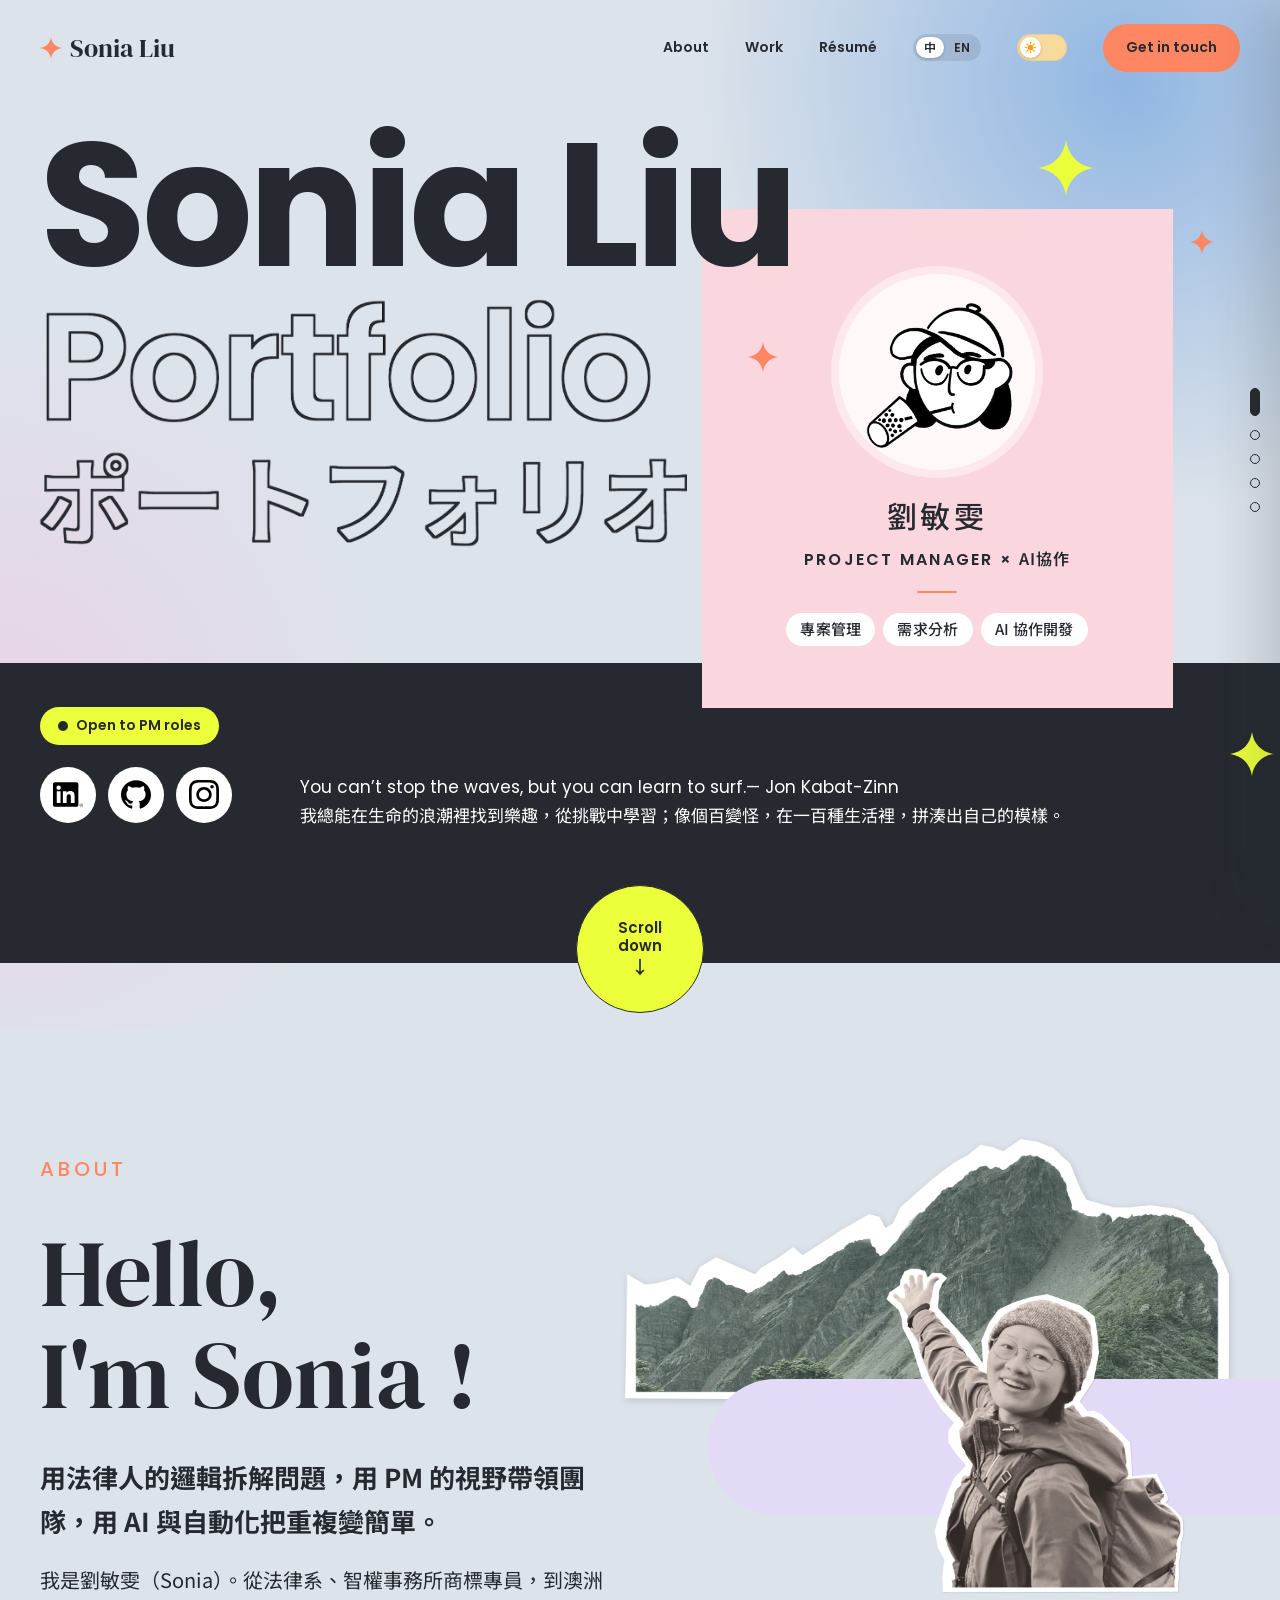
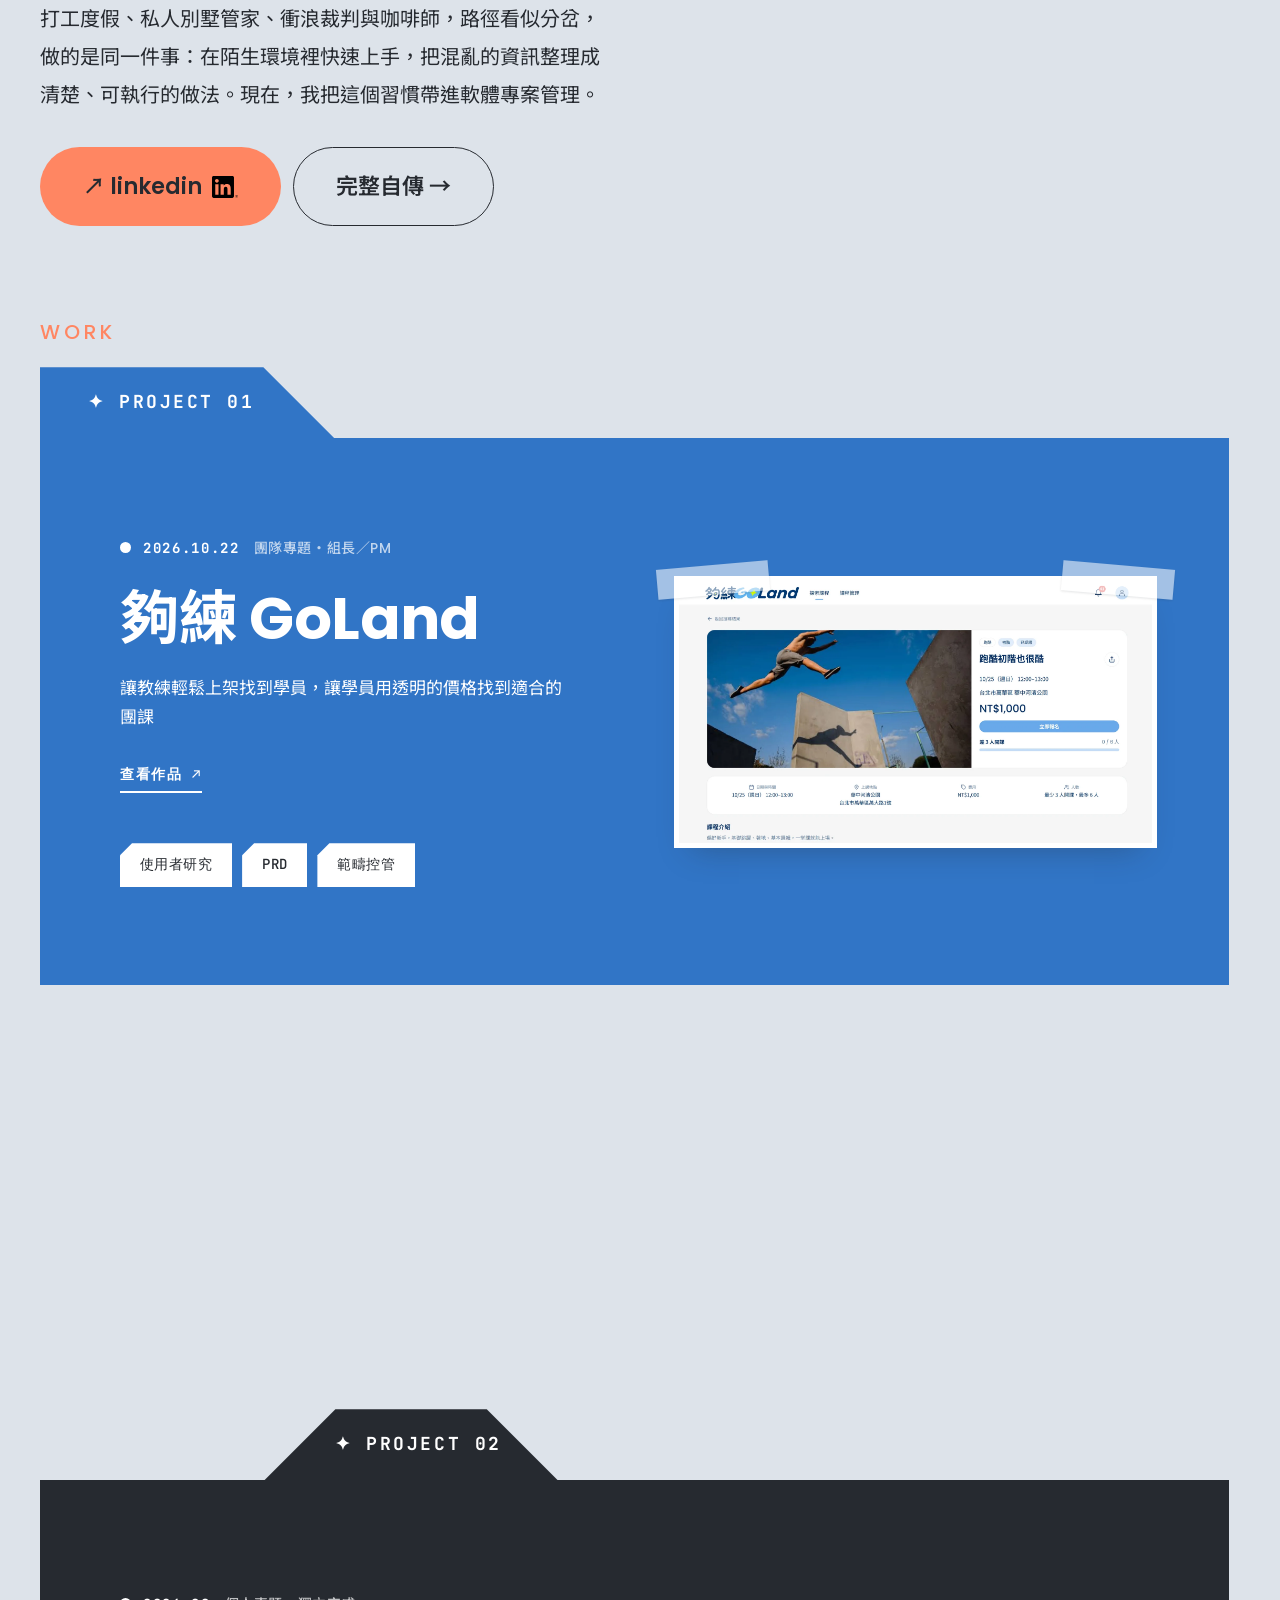
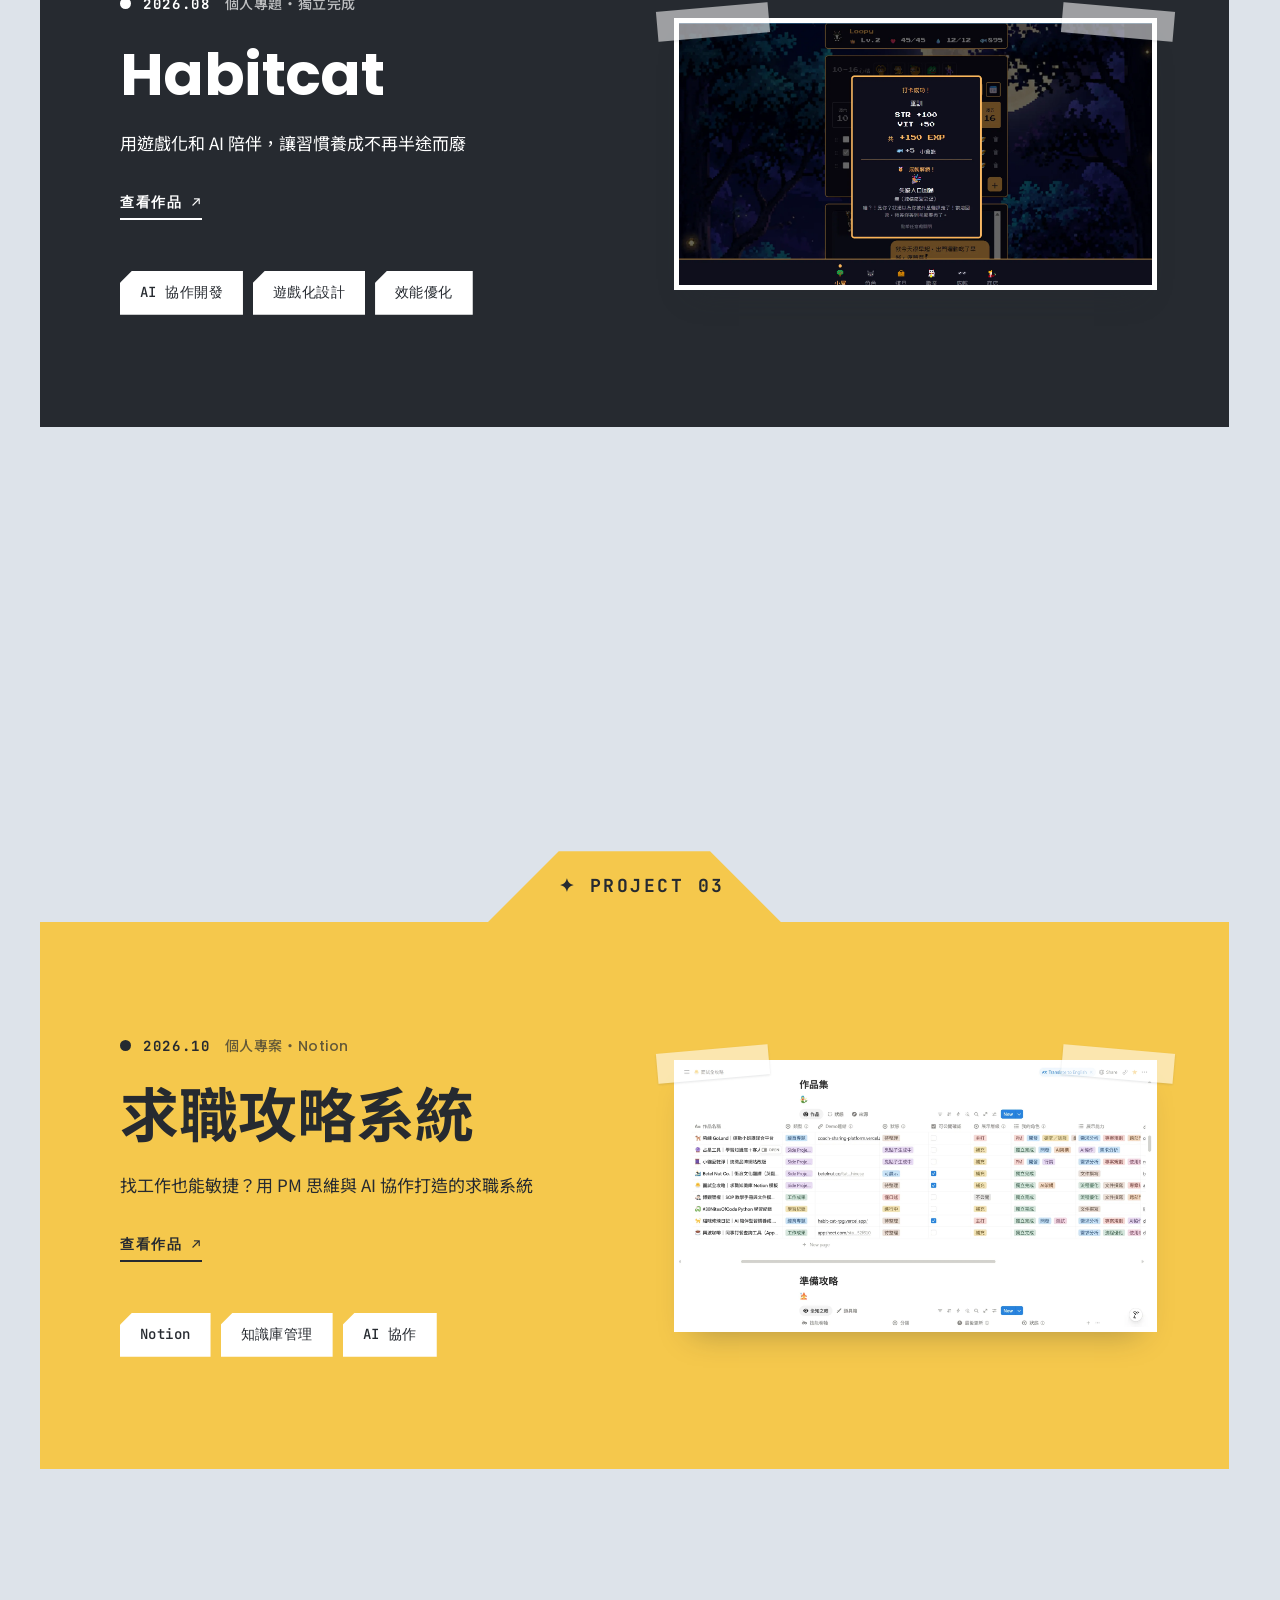
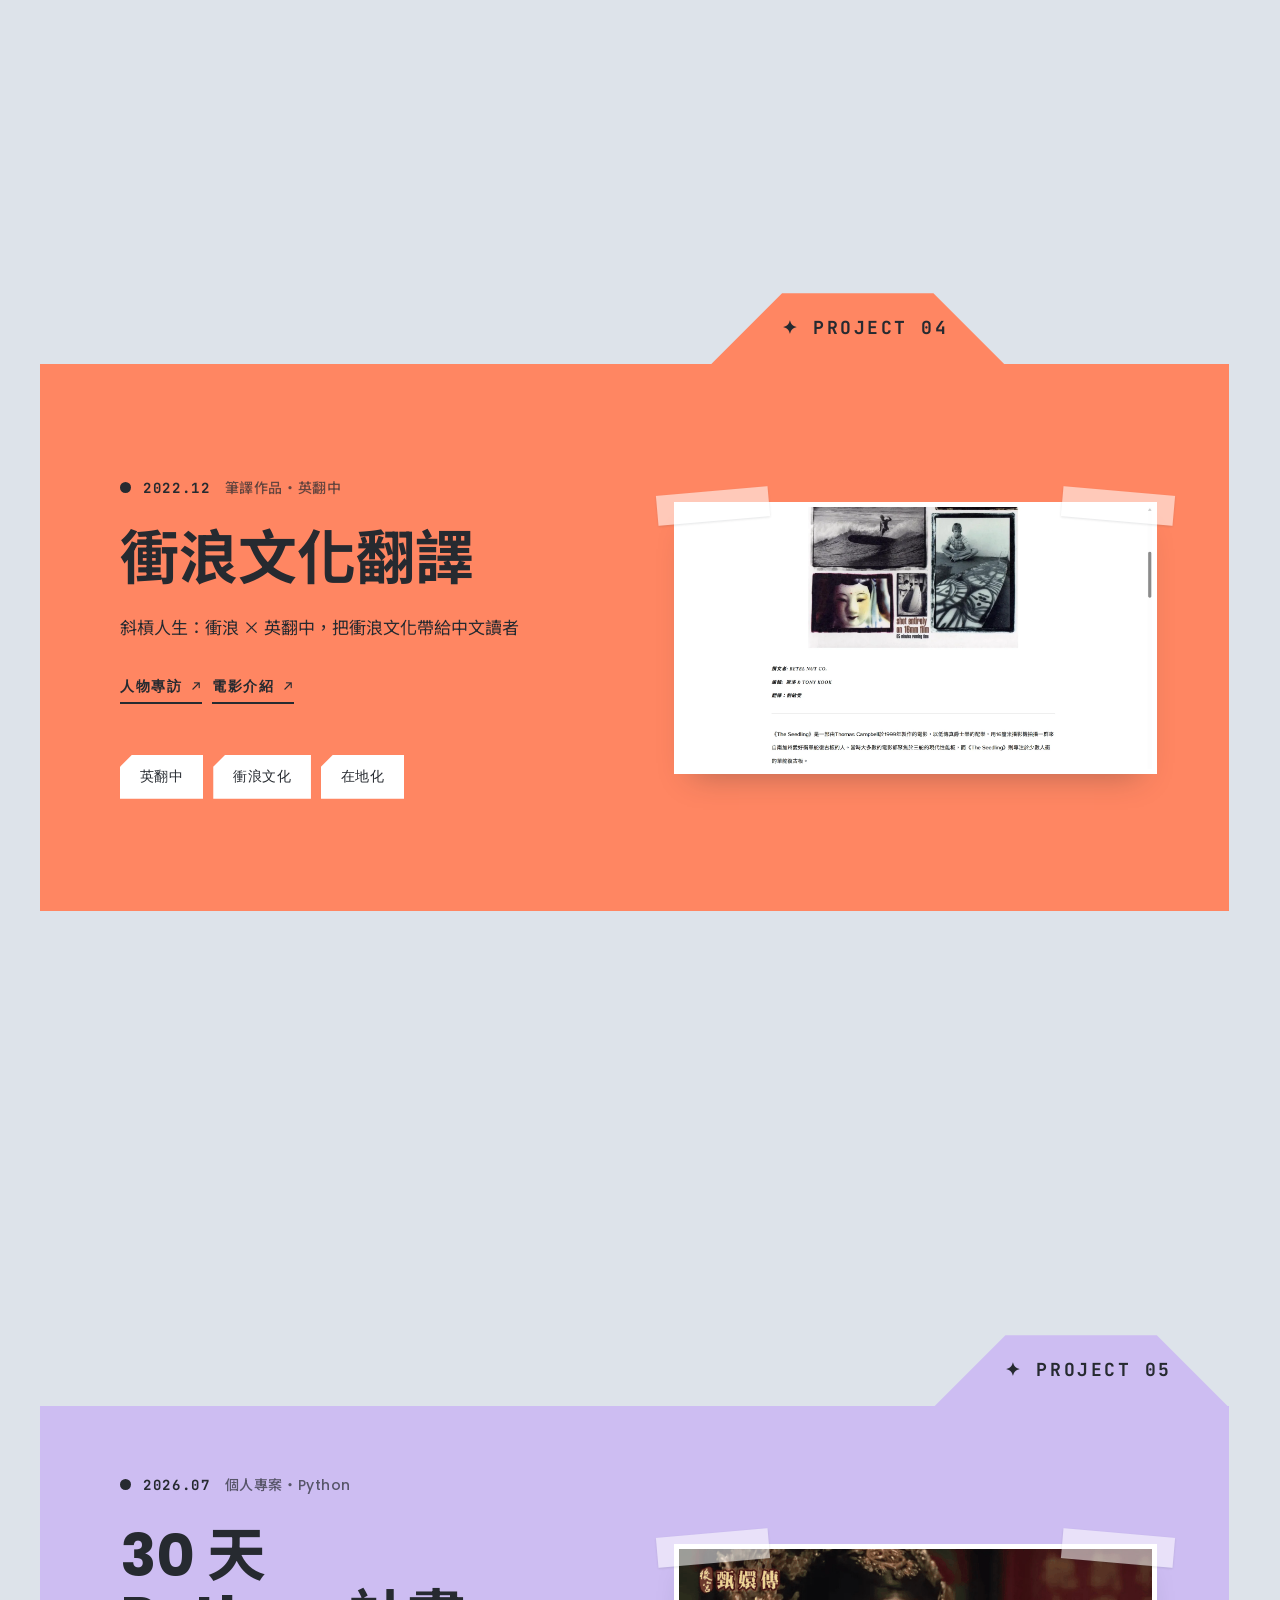
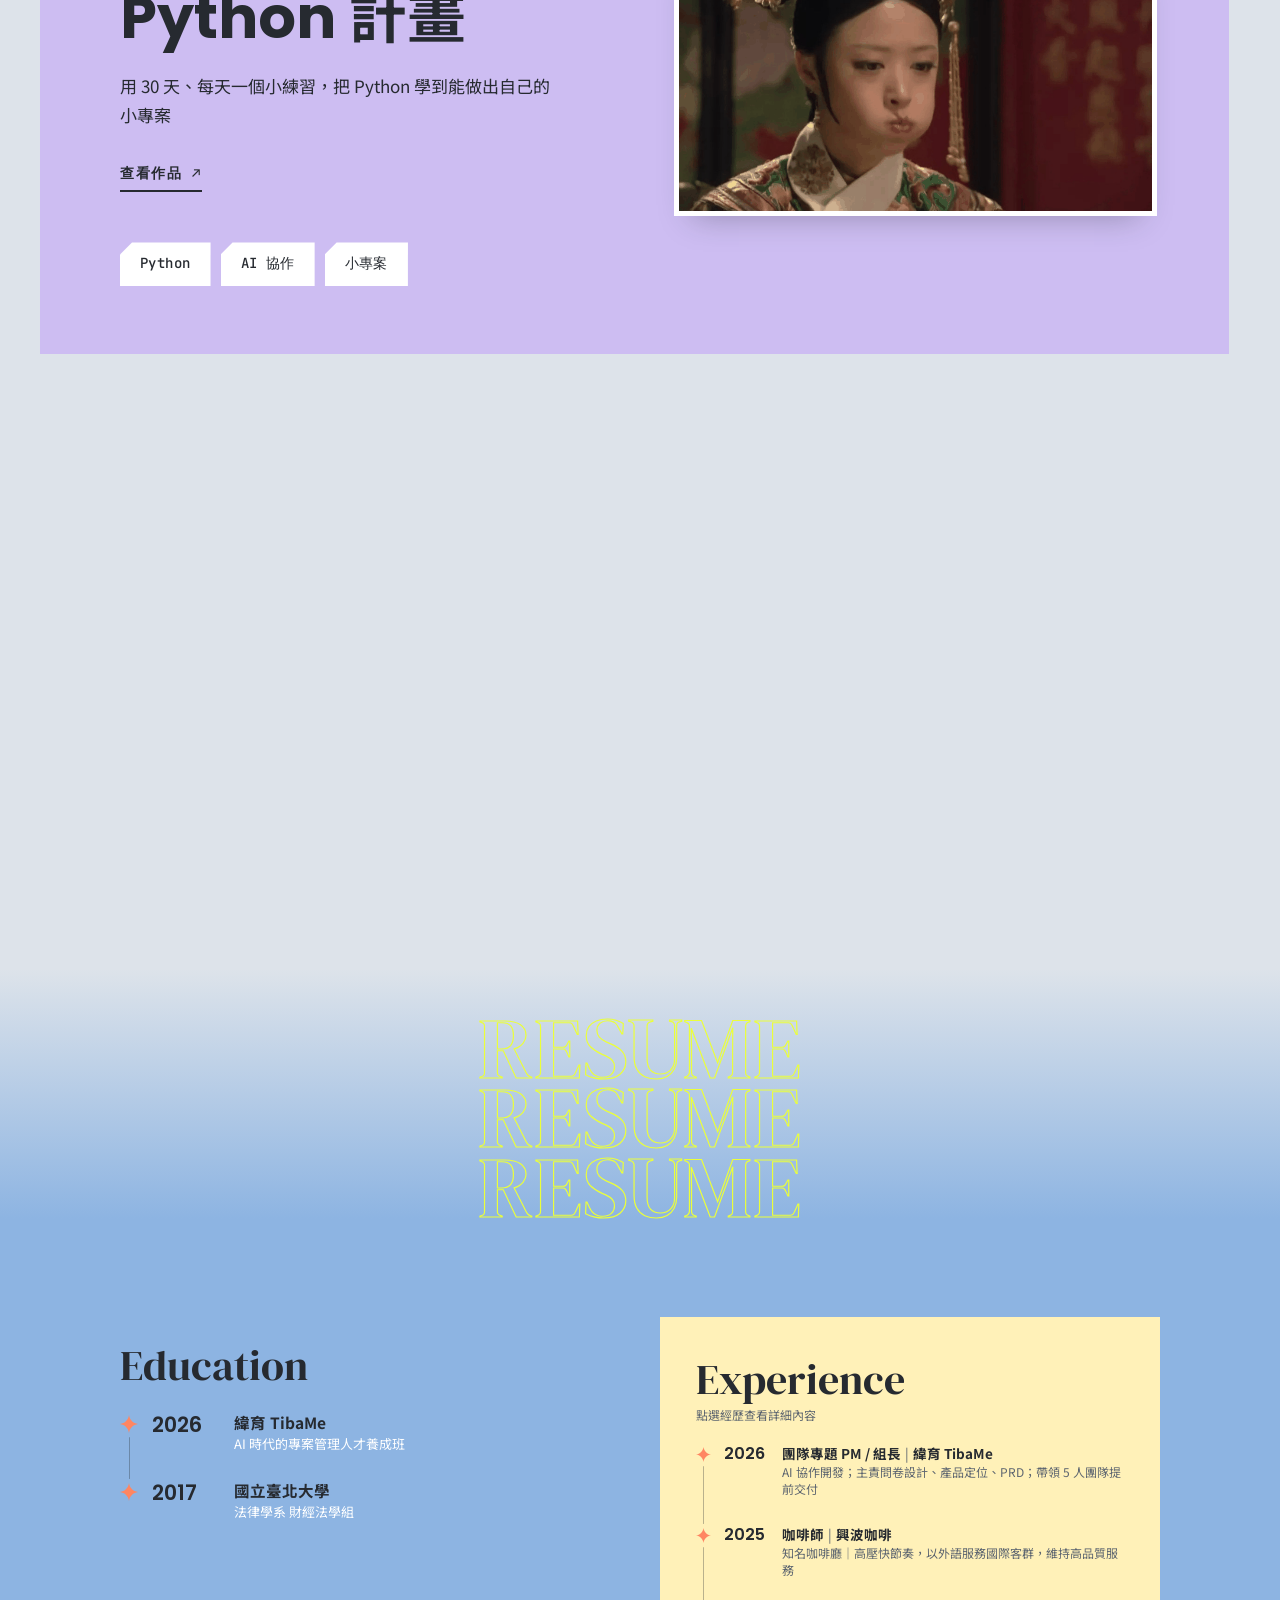
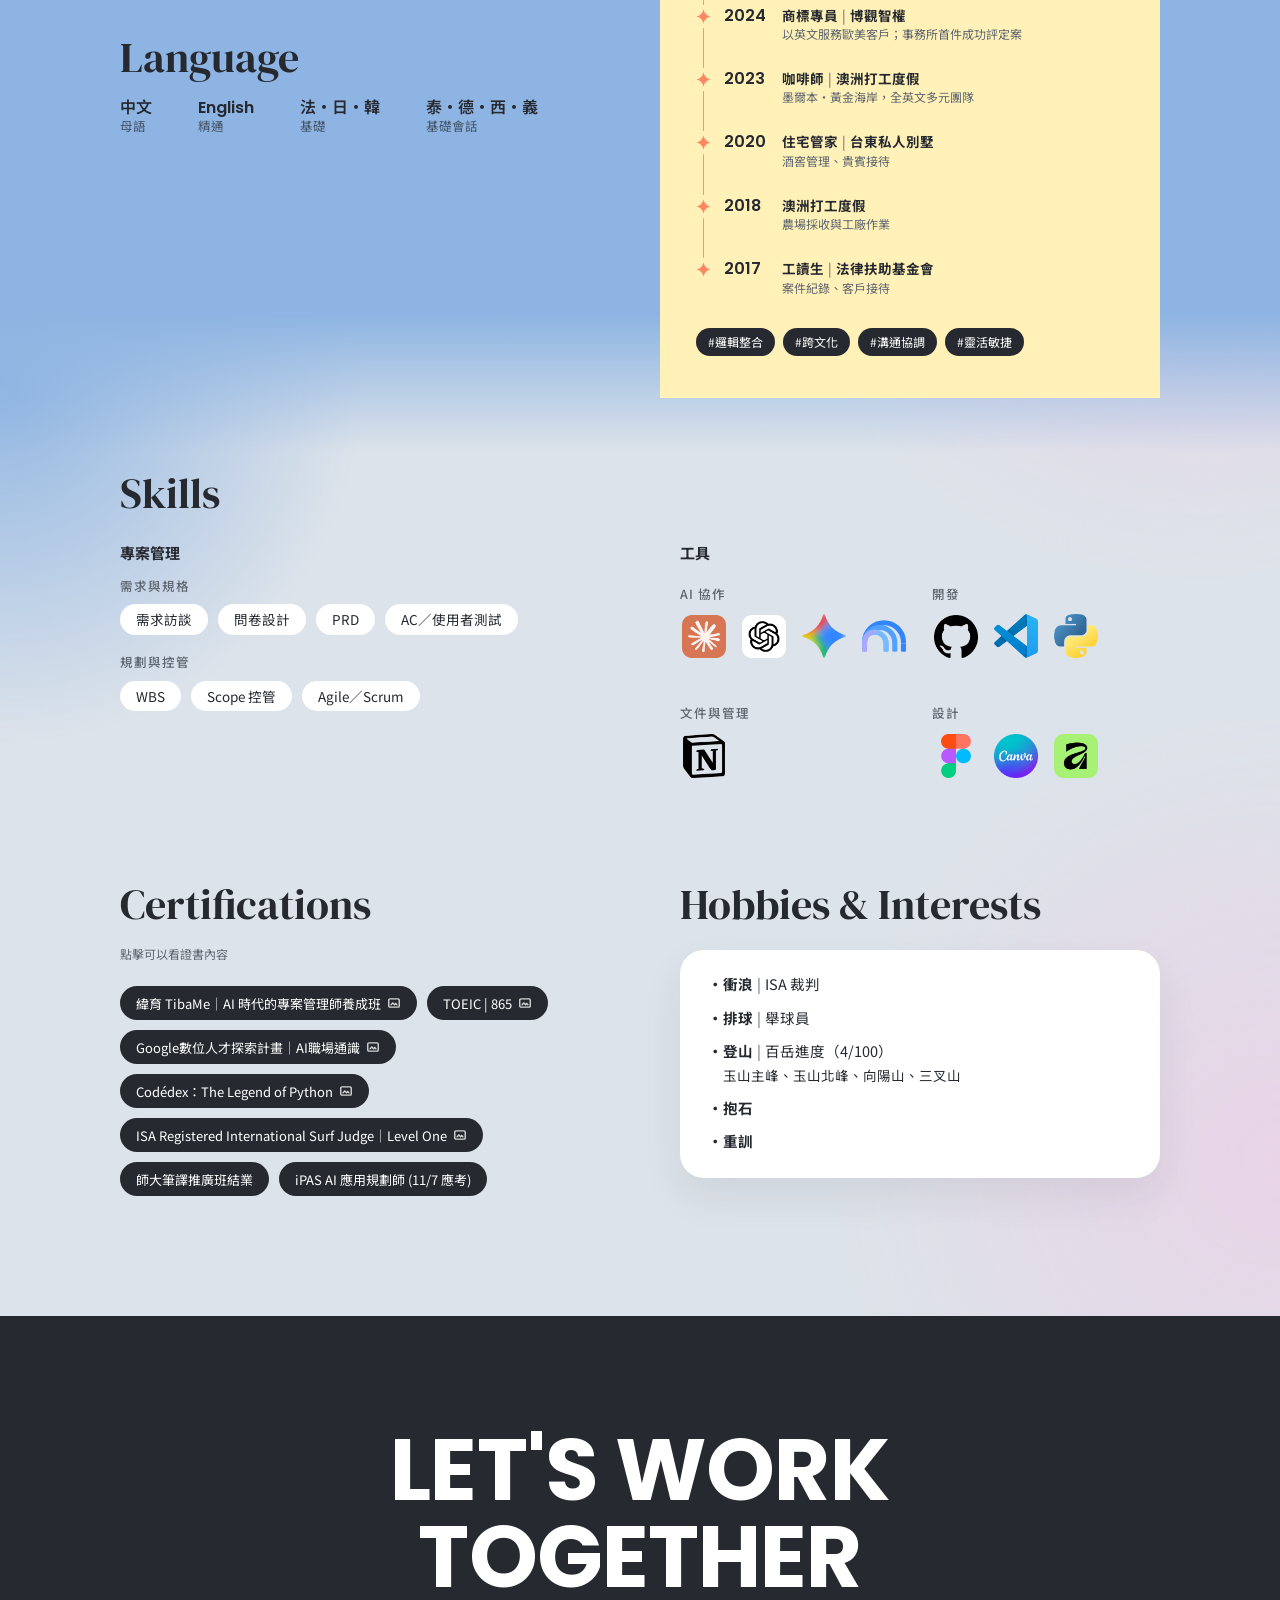
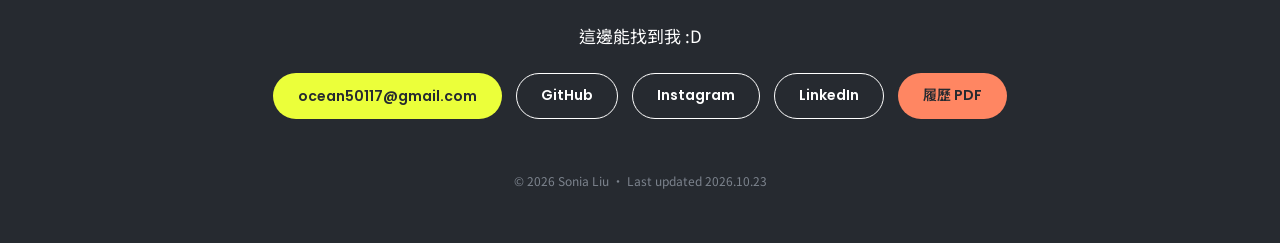
==== commit 82c05cdf: "Timeline: thin connector lines between stars Co-Authored-By: Claude Sonnet 5.5 <noreply@anthropic.co" ====
--- a/index.html
+++ b/index.html
@@ -156,6 +156,8 @@
 .edu{margin-left:0}
 .tl{list-style:none;margin:0;padding:0;display:grid;gap:26px}
 .tl li{display:grid;grid-template-columns:22px 72px 1fr;gap:10px;align-items:start}
+.tl li{position:relative}
+.tl .tl-line{position:absolute;width:1px;background:var(--ink);opacity:.32;pointer-events:none;border-radius:1px}
 .tl .star{width:18px;height:18px;color:var(--coral);margin-top:4px}
 .tl .yr{font-family:var(--ui);font-weight:600;font-size:21px;line-height:1.3;font-variant-numeric:tabular-nums}
 .tl .what{font-weight:700;font-size:15.5px;line-height:1.45}
@@ -1127,5 +1129,29 @@
 </script>
 <script src="assets/theme.js"></script>
 <script src="assets/i18n.js"></script>
+<script>
+/* thin connector lines between timeline stars (Education / Experience) */
+(function(){
+  function draw(ul){
+    var items=[].slice.call(ul.children).filter(function(li){return li.offsetParent!==null});
+    [].forEach.call(ul.querySelectorAll(':scope > li > .tl-line'),function(l){l.remove()});
+    for(var i=0;i<items.length-1;i++){
+      var a=items[i],b=items[i+1],sa=a.querySelector(':scope > .star'),sb=b.querySelector(':scope > .star'); if(!sa||!sb)continue;
+      var ra=a.getBoundingClientRect(),r1=sa.getBoundingClientRect(),r2=sb.getBoundingClientRect();
+      var top=r1.bottom-ra.top+4,h=r2.top-4-(r1.bottom+4); if(h<4)continue;
+      var l=document.createElement('i');l.className='tl-line';l.setAttribute('aria-hidden','true');
+      l.style.left=(r1.left-ra.left+r1.width/2-.5)+'px';l.style.top=top+'px';l.style.height=h+'px';a.appendChild(l);
+    }
+  }
+  function all(){document.querySelectorAll('ul.tl').forEach(draw)}
+  var t;function later(){clearTimeout(t);t=setTimeout(all,60)}
+  addEventListener('load',all);addEventListener('resize',later);document.addEventListener('langchange',later);
+  document.addEventListener('click',function(e){if(e.target.closest('.job'))setTimeout(all,120)});
+  if(document.fonts&&document.fonts.ready)document.fonts.ready.then(all);
+  if(window.ResizeObserver){var ro=new ResizeObserver(later);document.querySelectorAll('ul.tl').forEach(function(u){ro.observe(u)})}
+  if(document.readyState!=='loading')all();else document.addEventListener('DOMContentLoaded',all);
+})();
+</script>
+
 </body>
 </html>
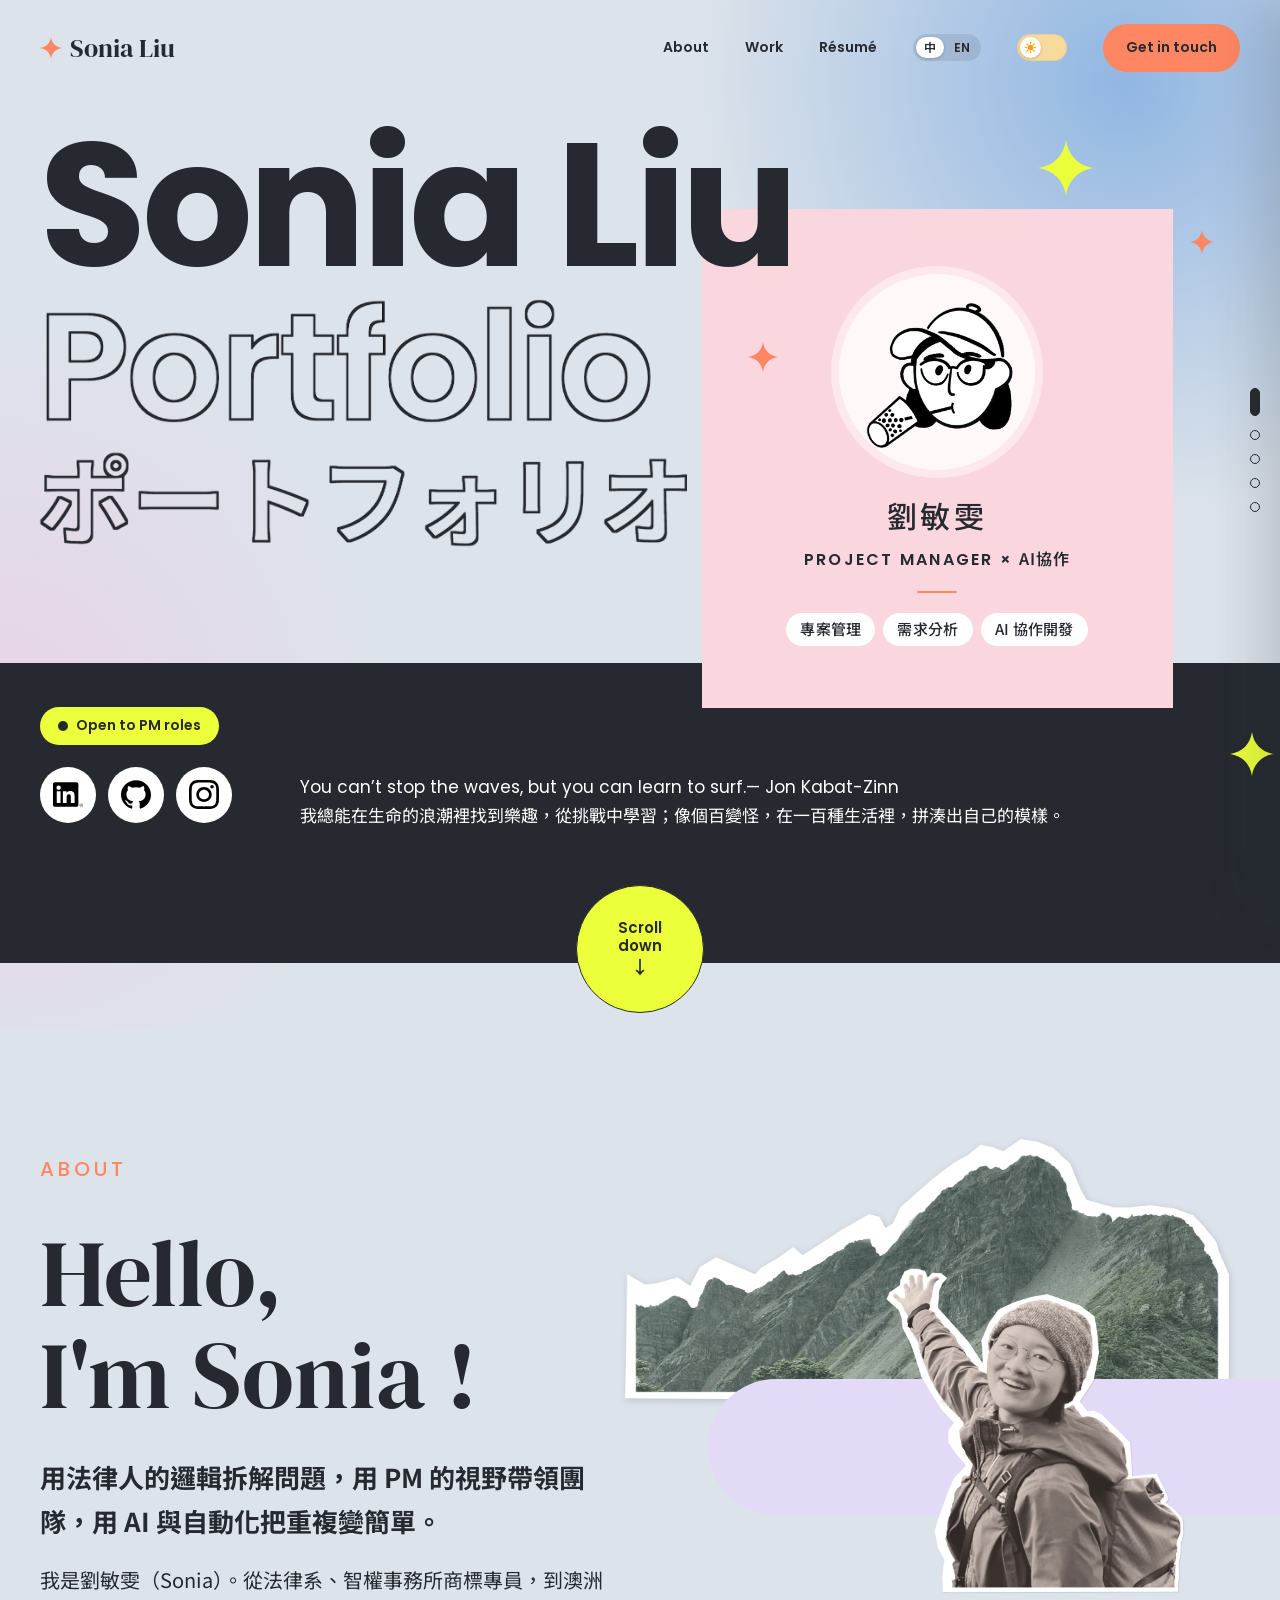
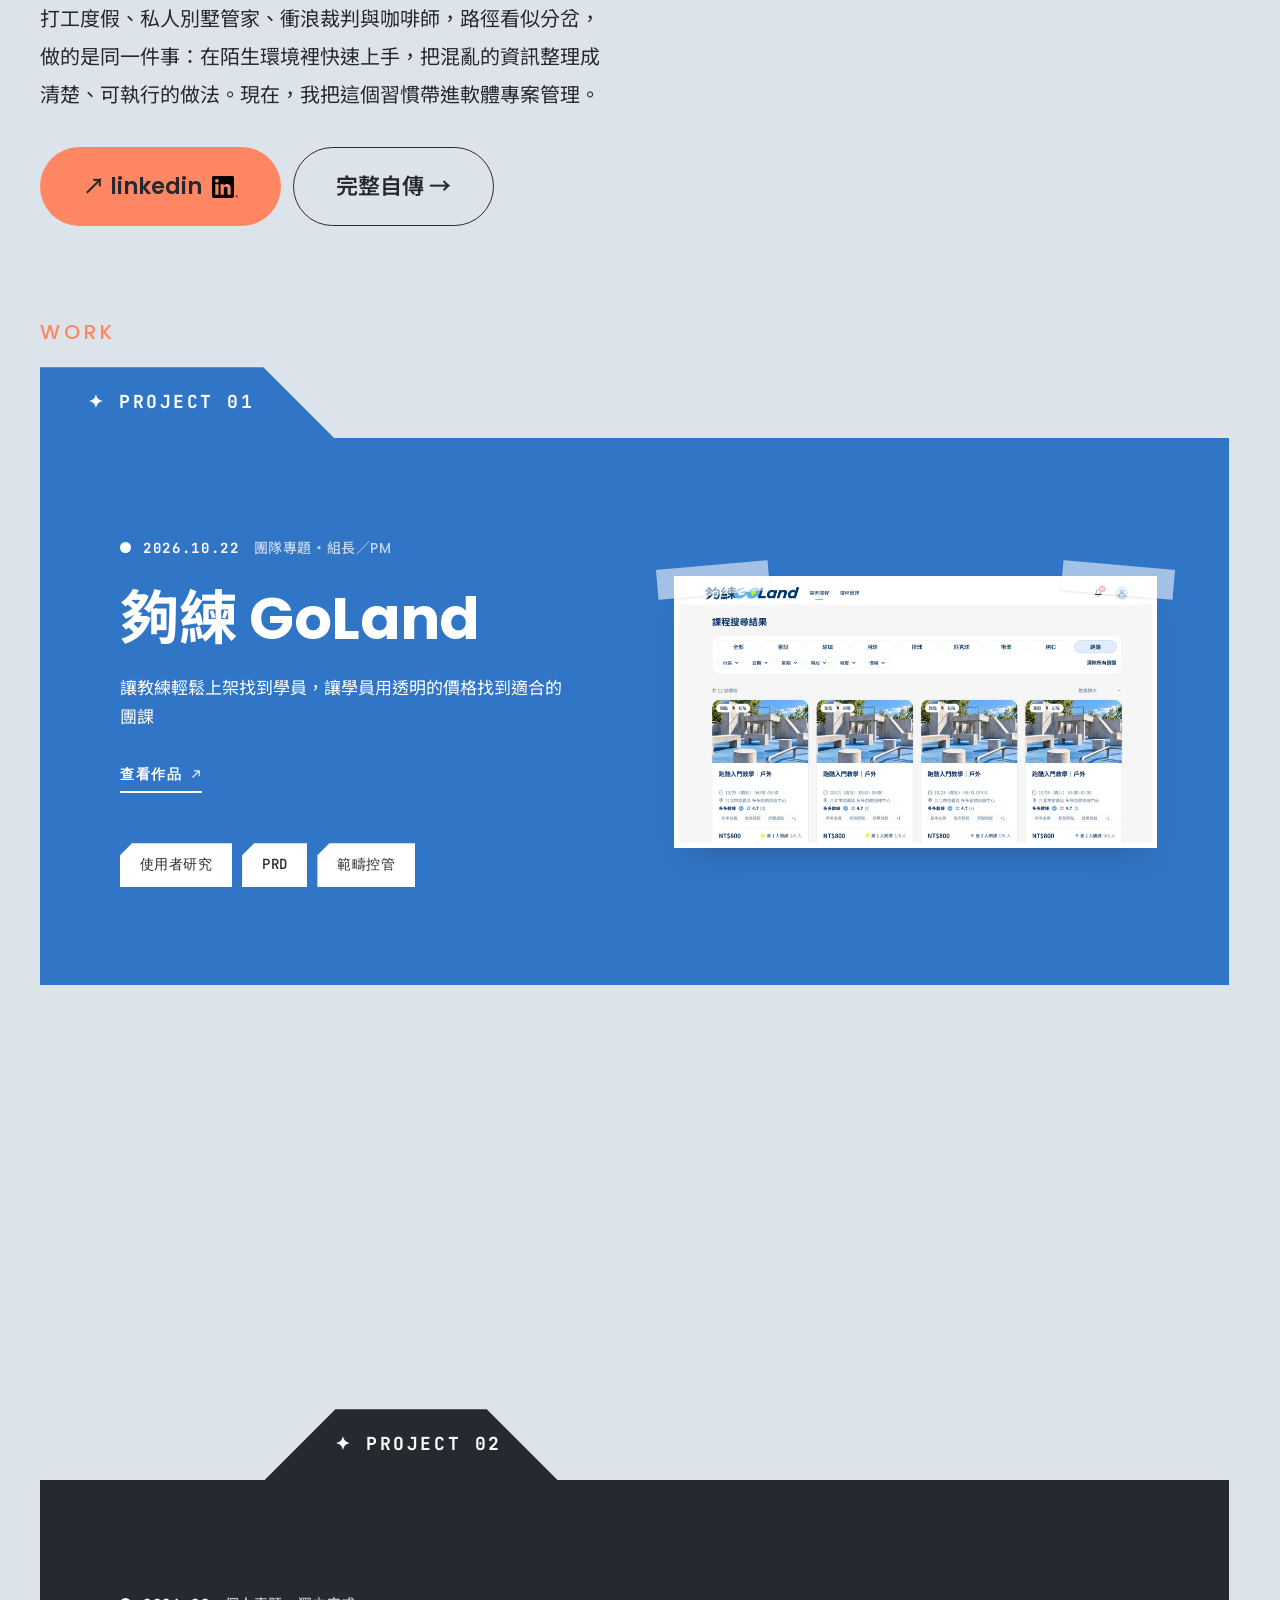
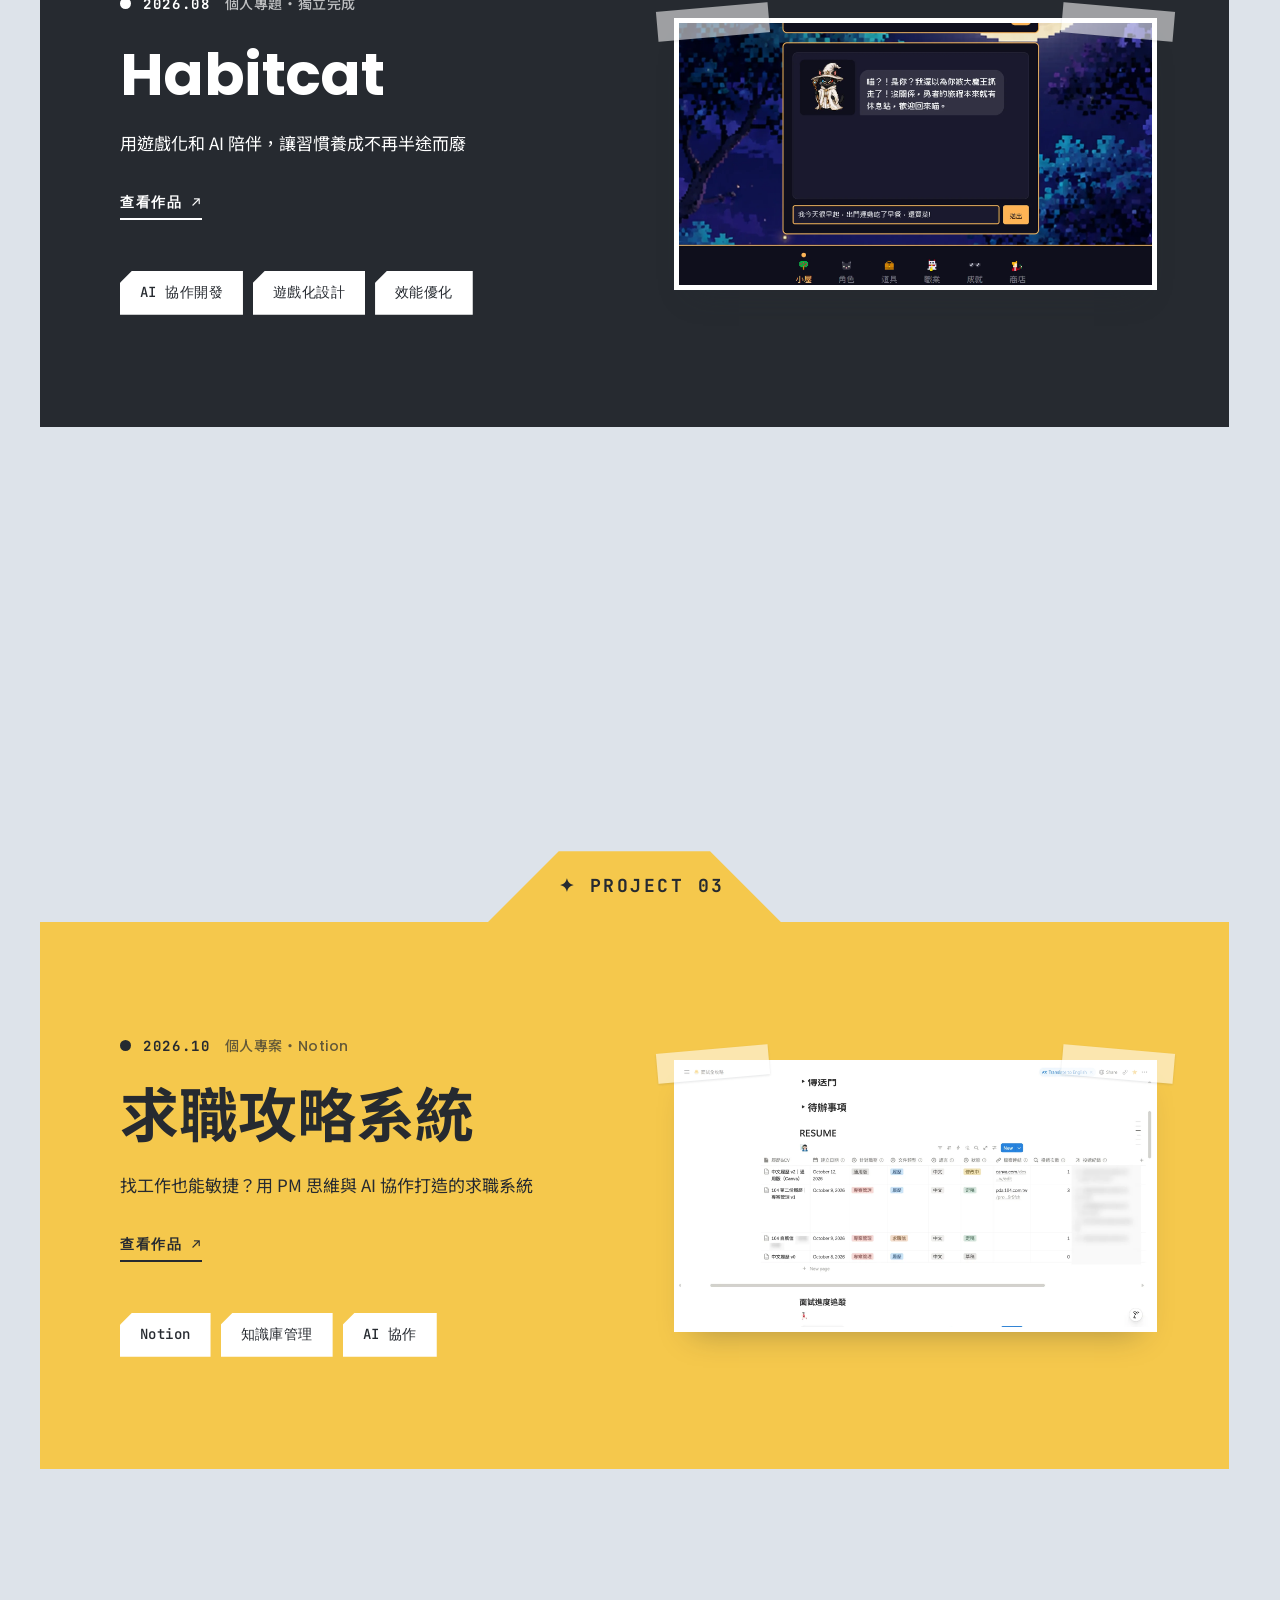
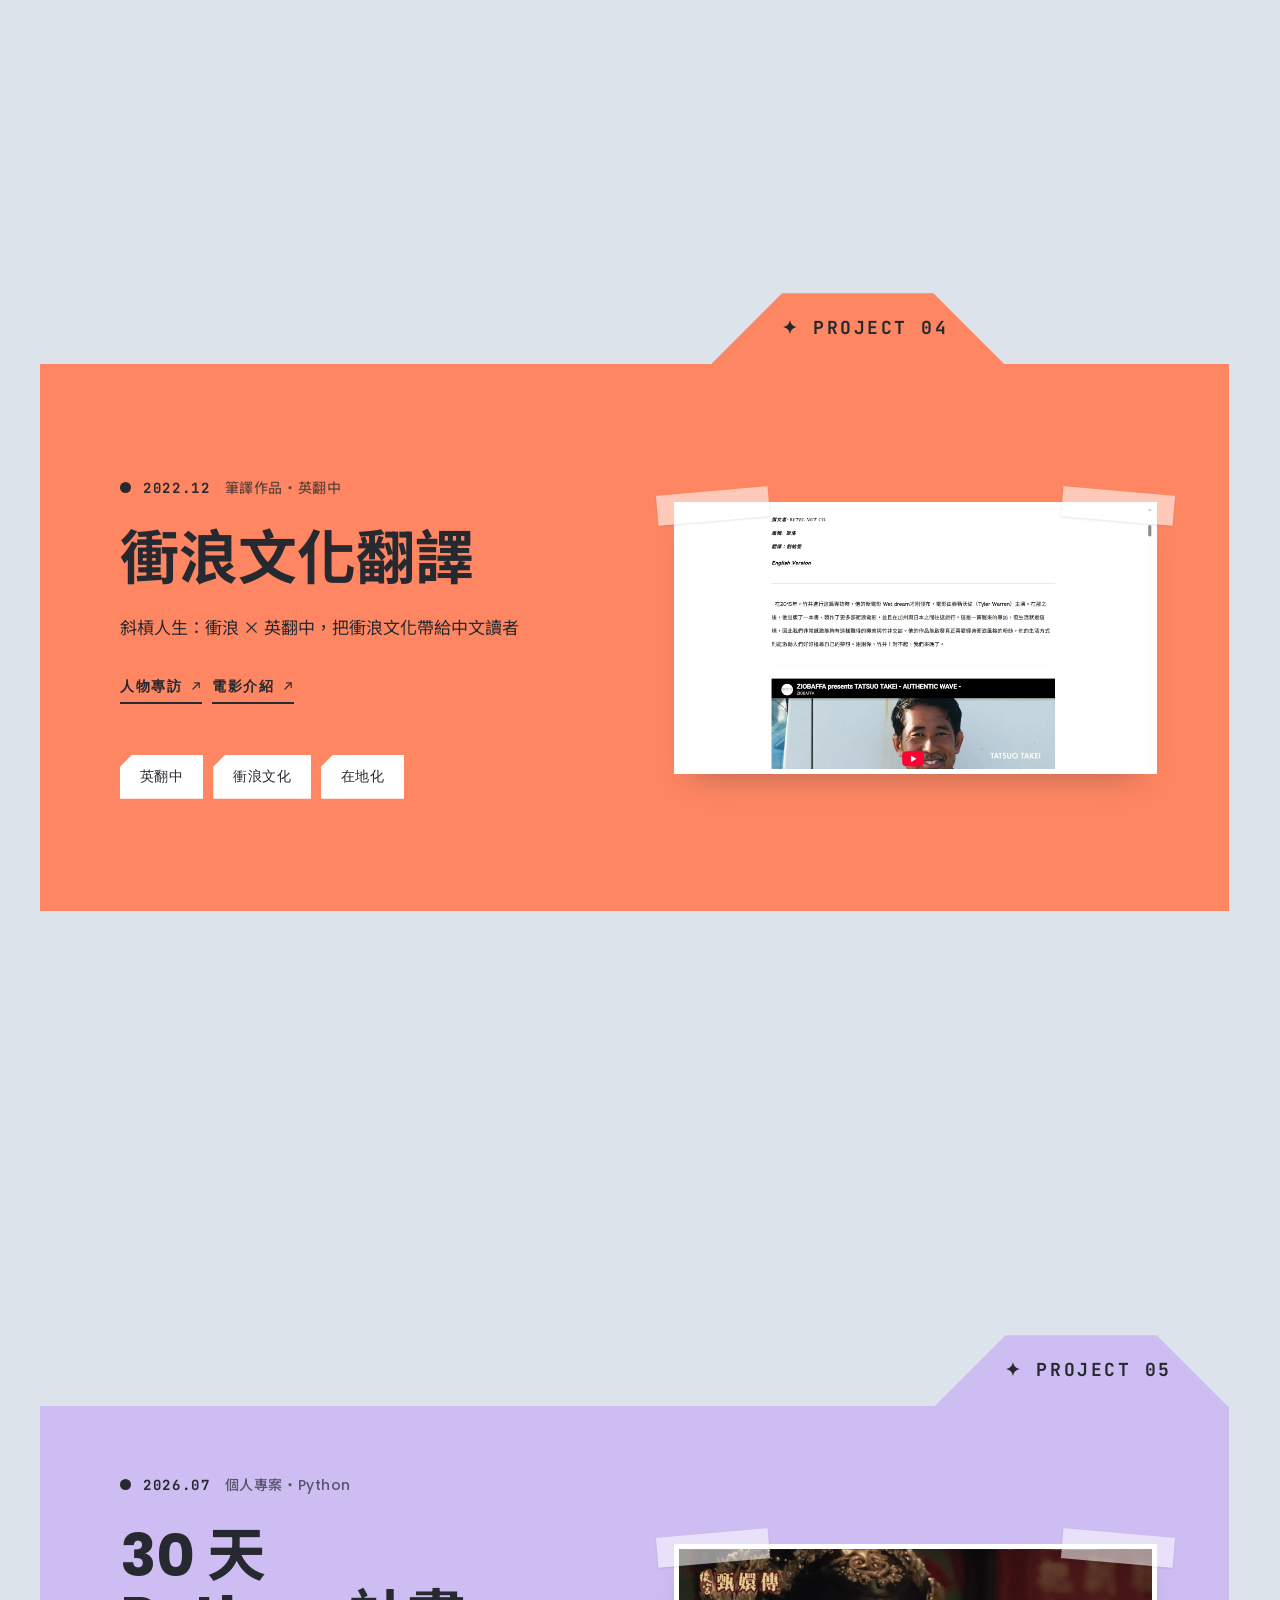
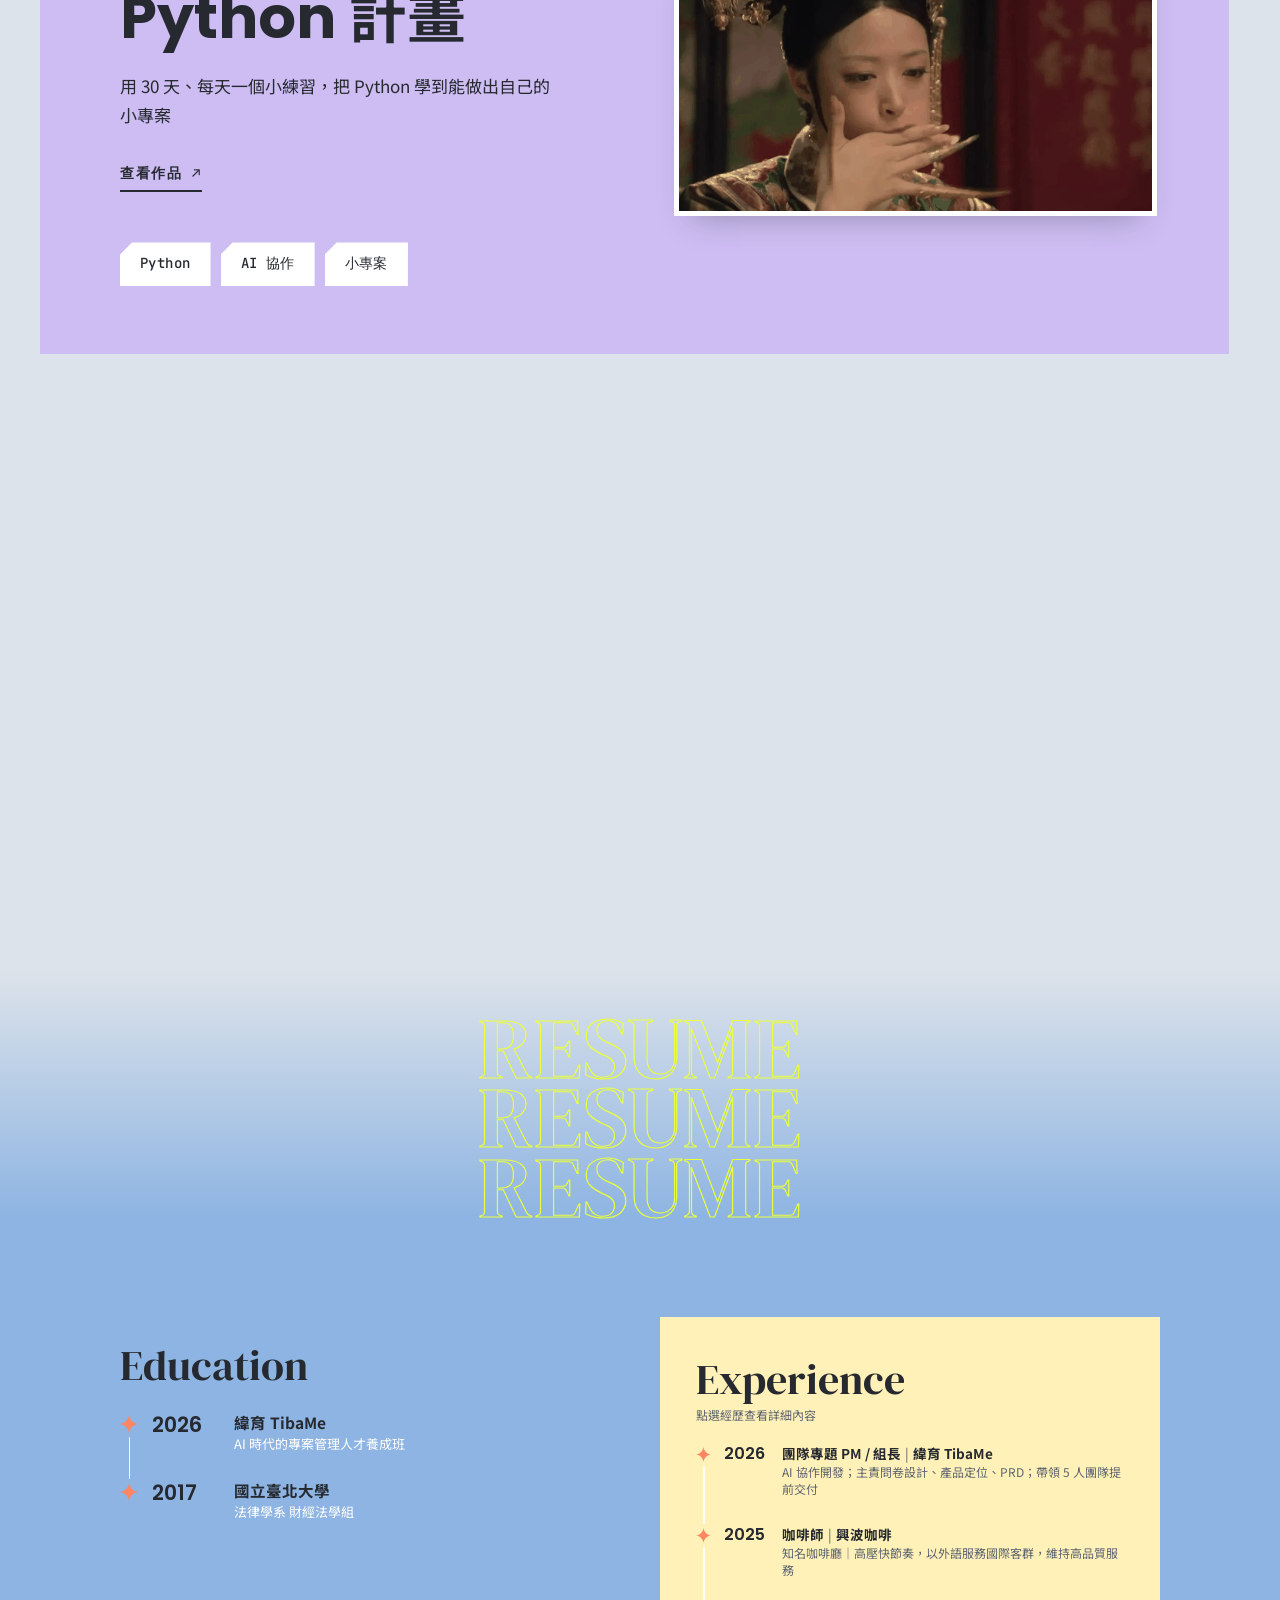
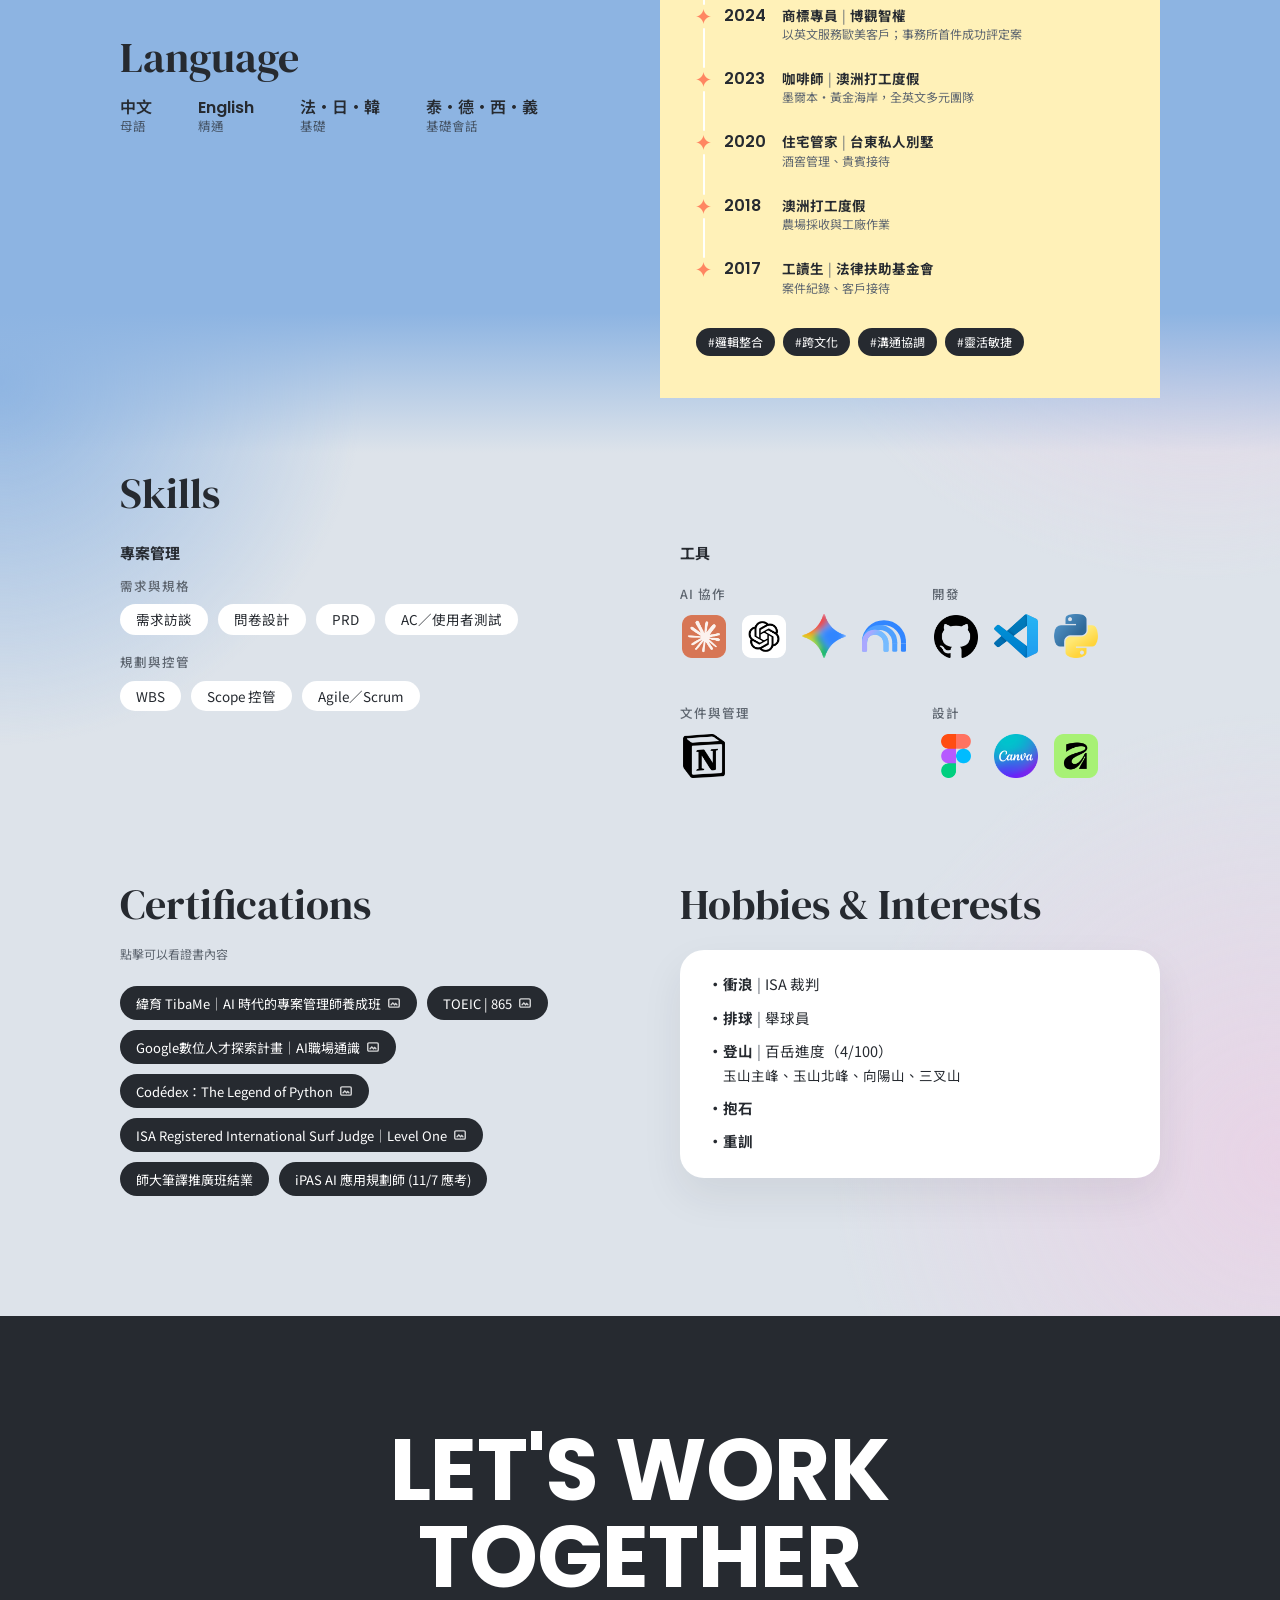
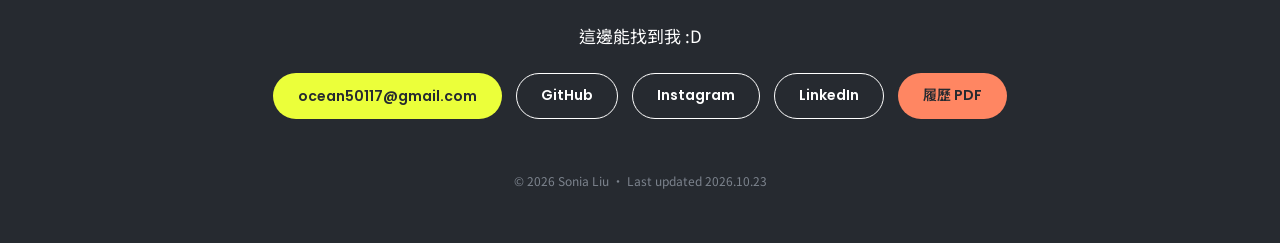
==== commit 7fb31788: "Timeline connector lines: white Co-Authored-By: Claude Sonnet 5.5 <noreply@anthropic.com> Claude-Ses" ====
--- a/index.html
+++ b/index.html
@@ -157,7 +157,7 @@
 .tl{list-style:none;margin:0;padding:0;display:grid;gap:26px}
 .tl li{display:grid;grid-template-columns:22px 72px 1fr;gap:10px;align-items:start}
 .tl li{position:relative}
-.tl .tl-line{position:absolute;width:1px;background:var(--ink);opacity:.32;pointer-events:none;border-radius:1px}
+.tl .tl-line{position:absolute;width:1.5px;background:#fff;opacity:.95;pointer-events:none;border-radius:1px}
 .tl .star{width:18px;height:18px;color:var(--coral);margin-top:4px}
 .tl .yr{font-family:var(--ui);font-weight:600;font-size:21px;line-height:1.3;font-variant-numeric:tabular-nums}
 .tl .what{font-weight:700;font-size:15.5px;line-height:1.45}
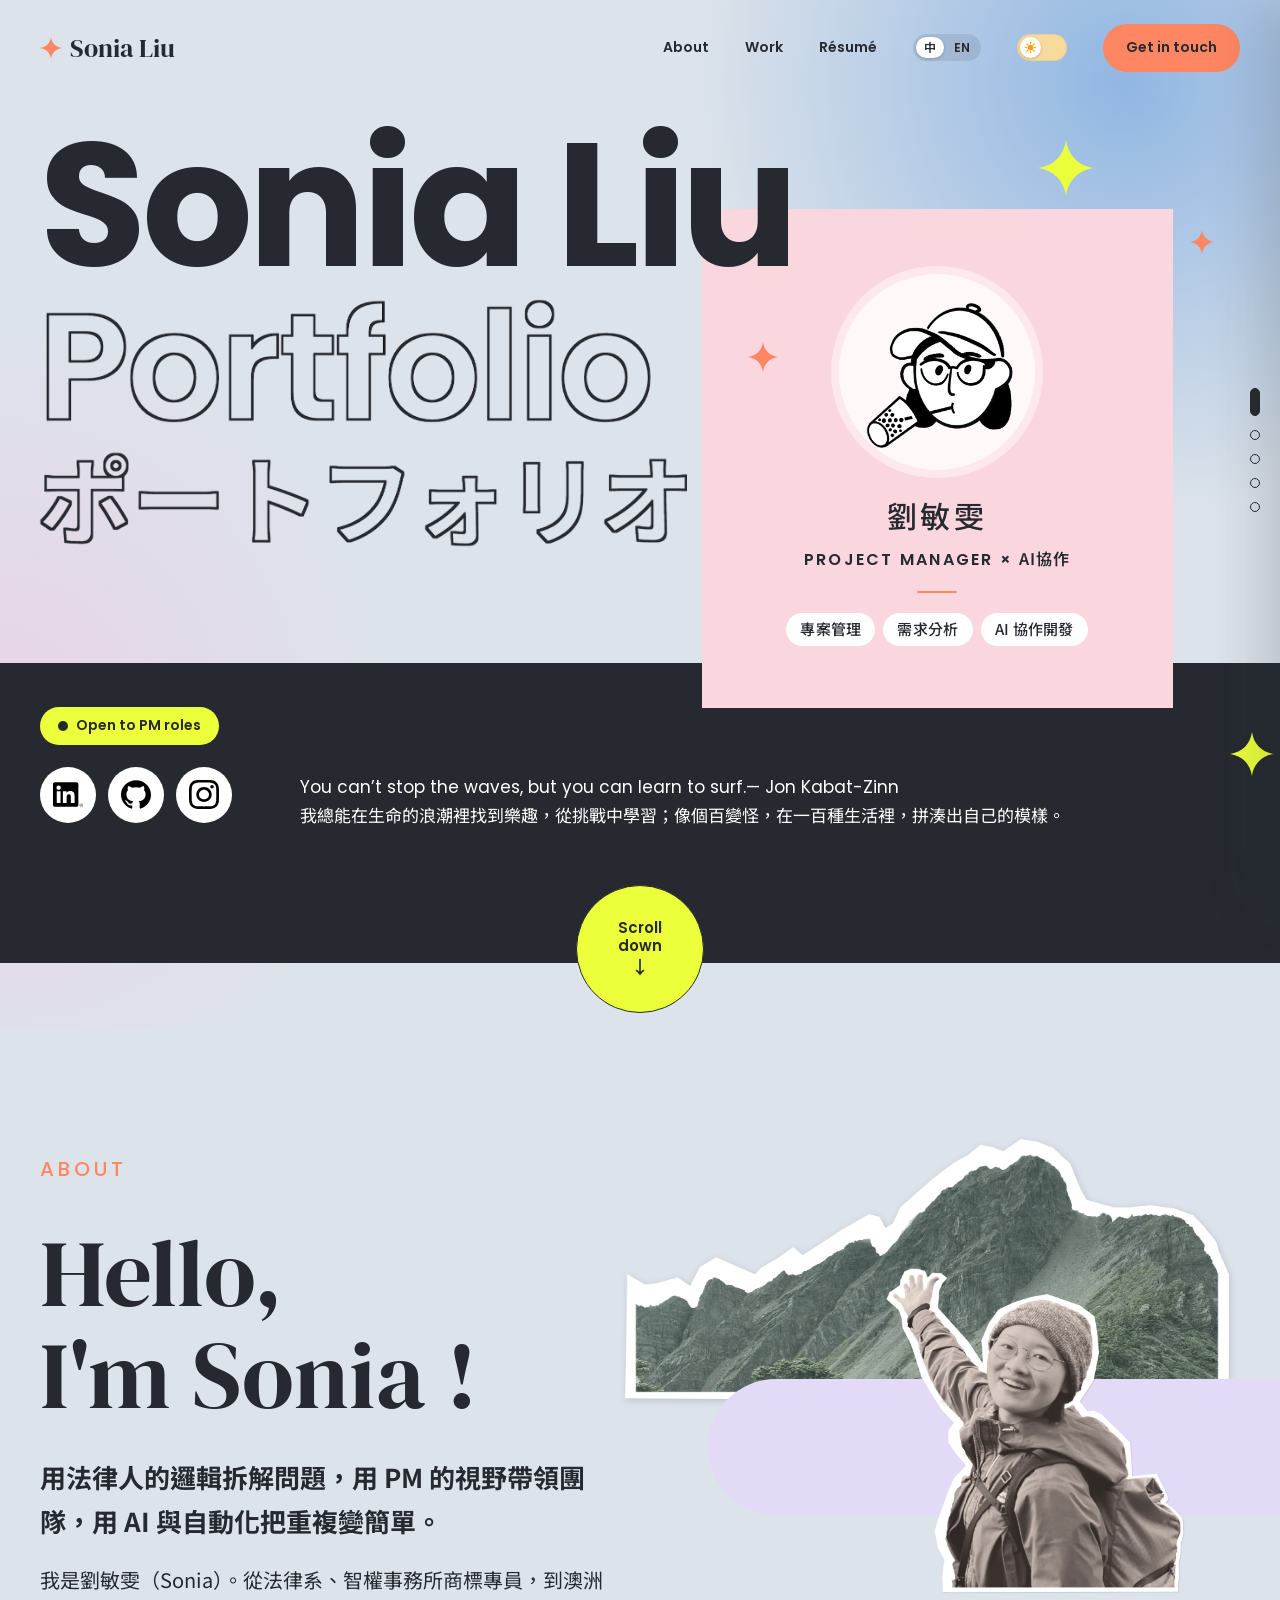
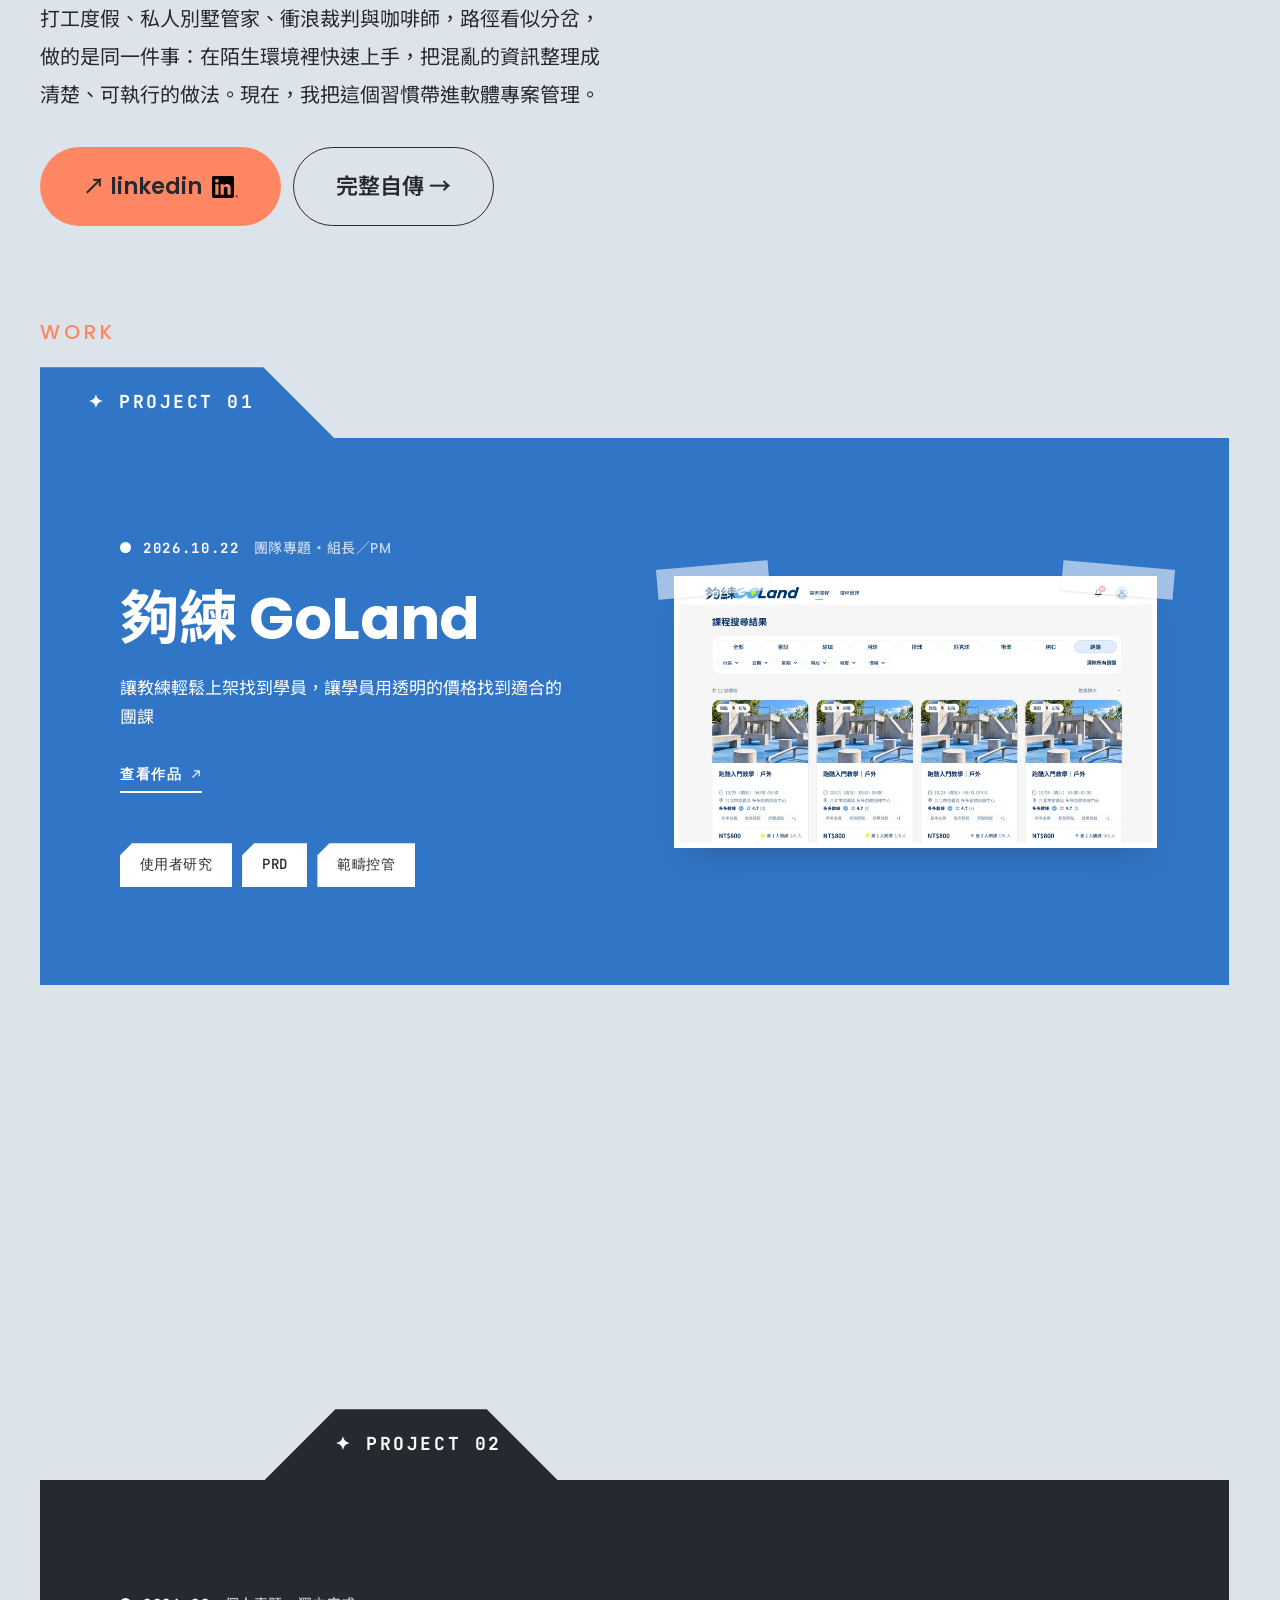
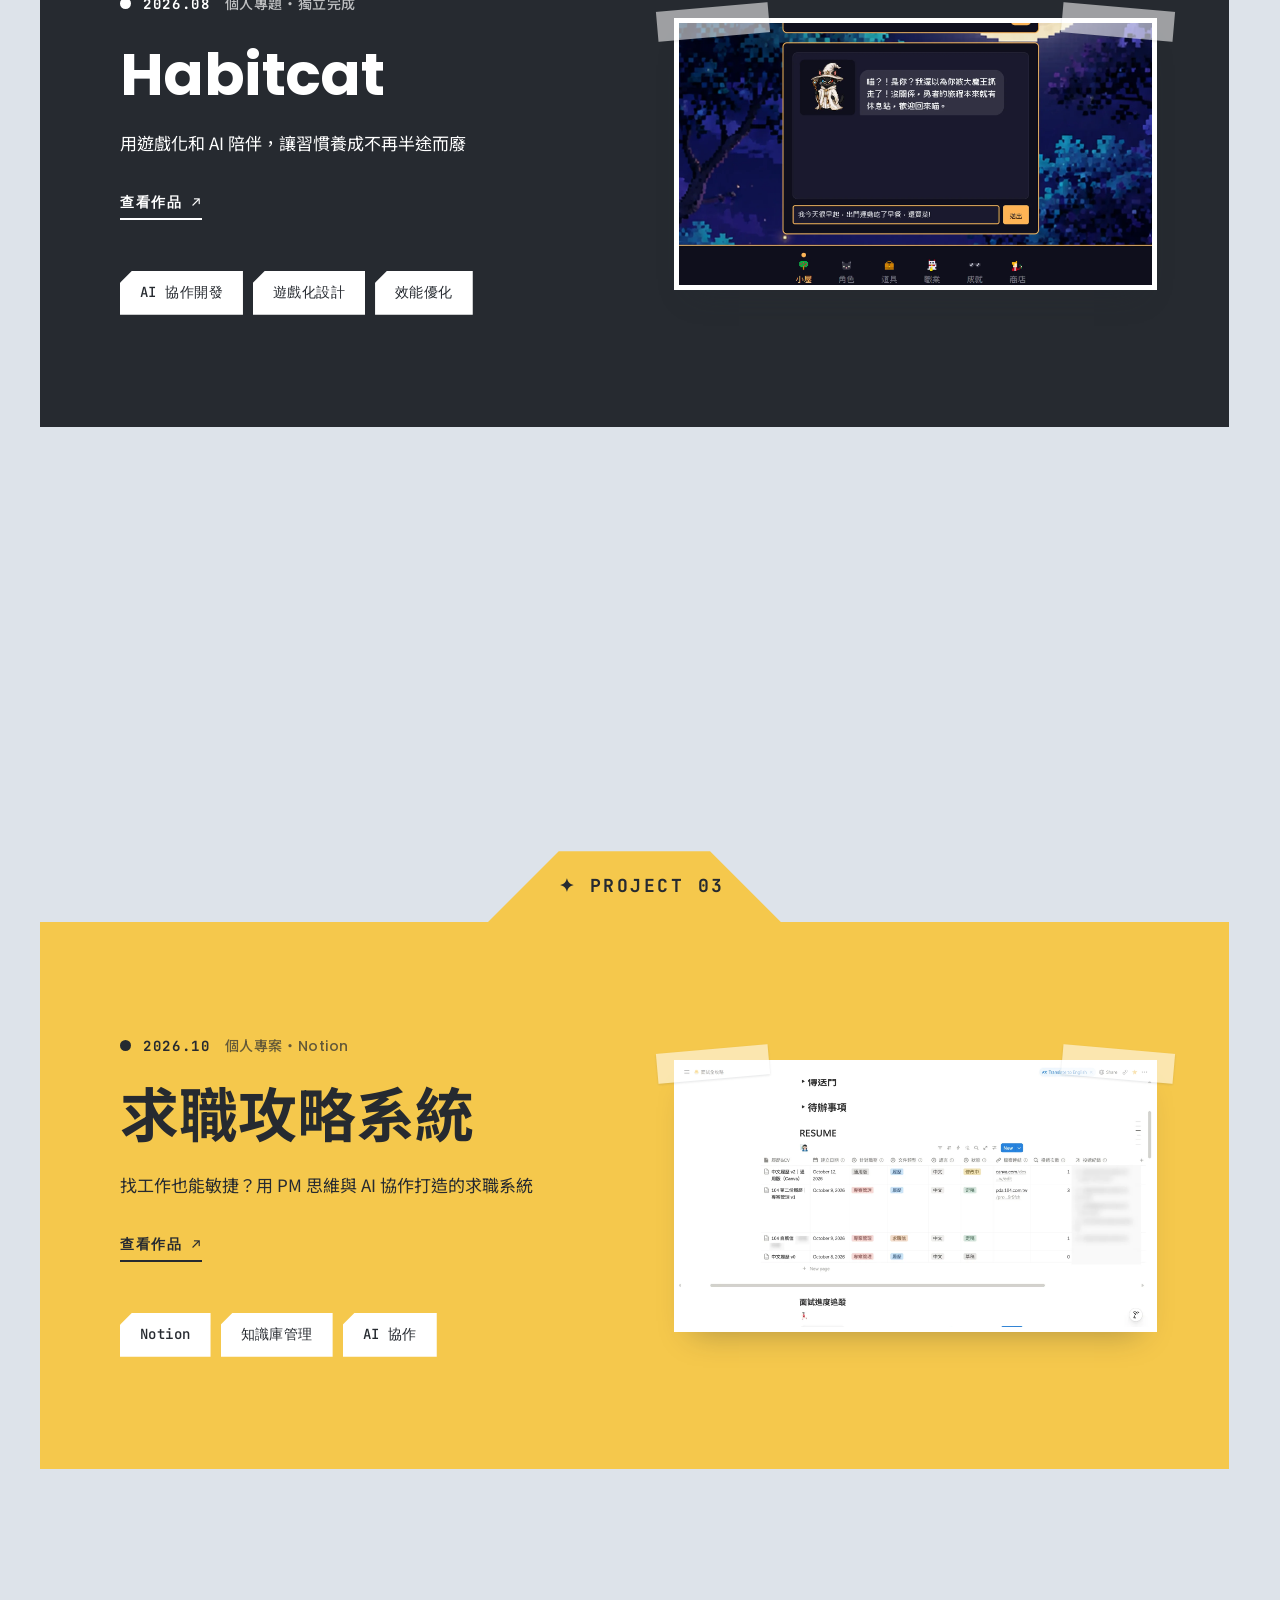
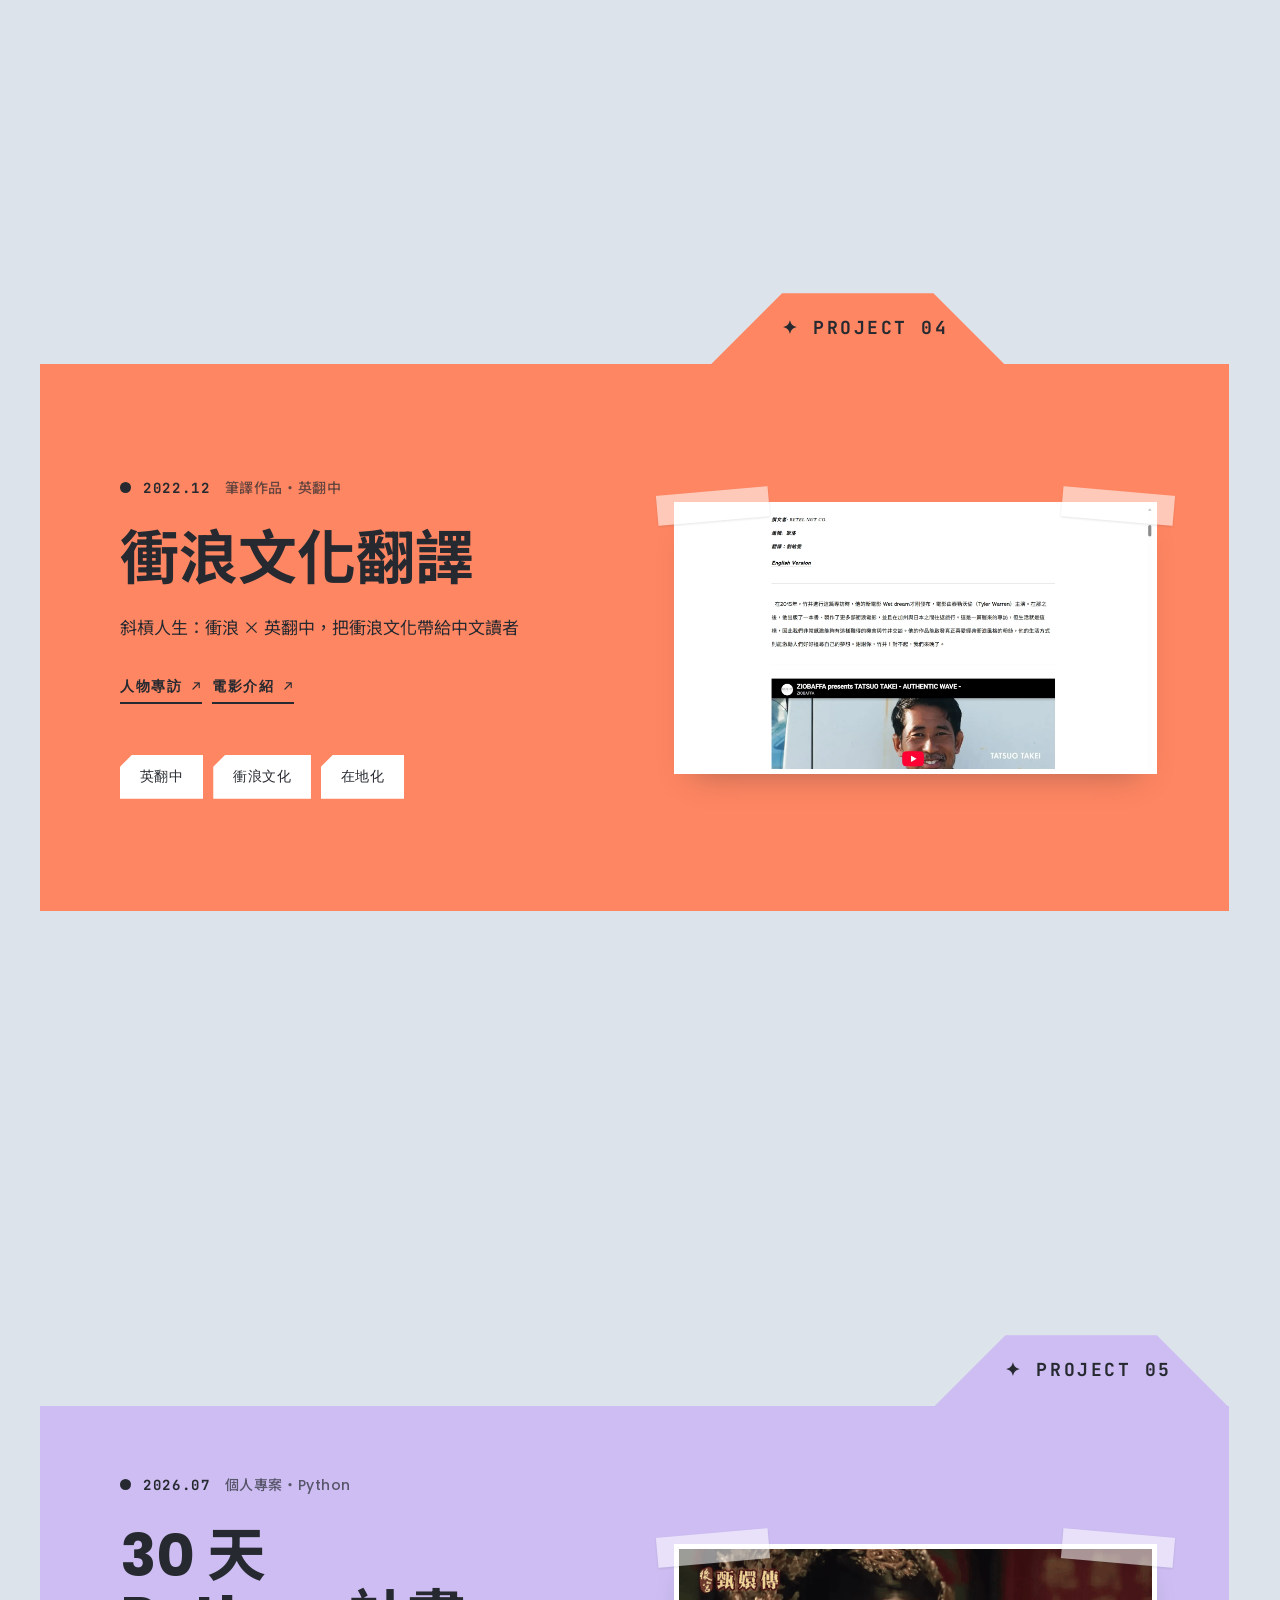
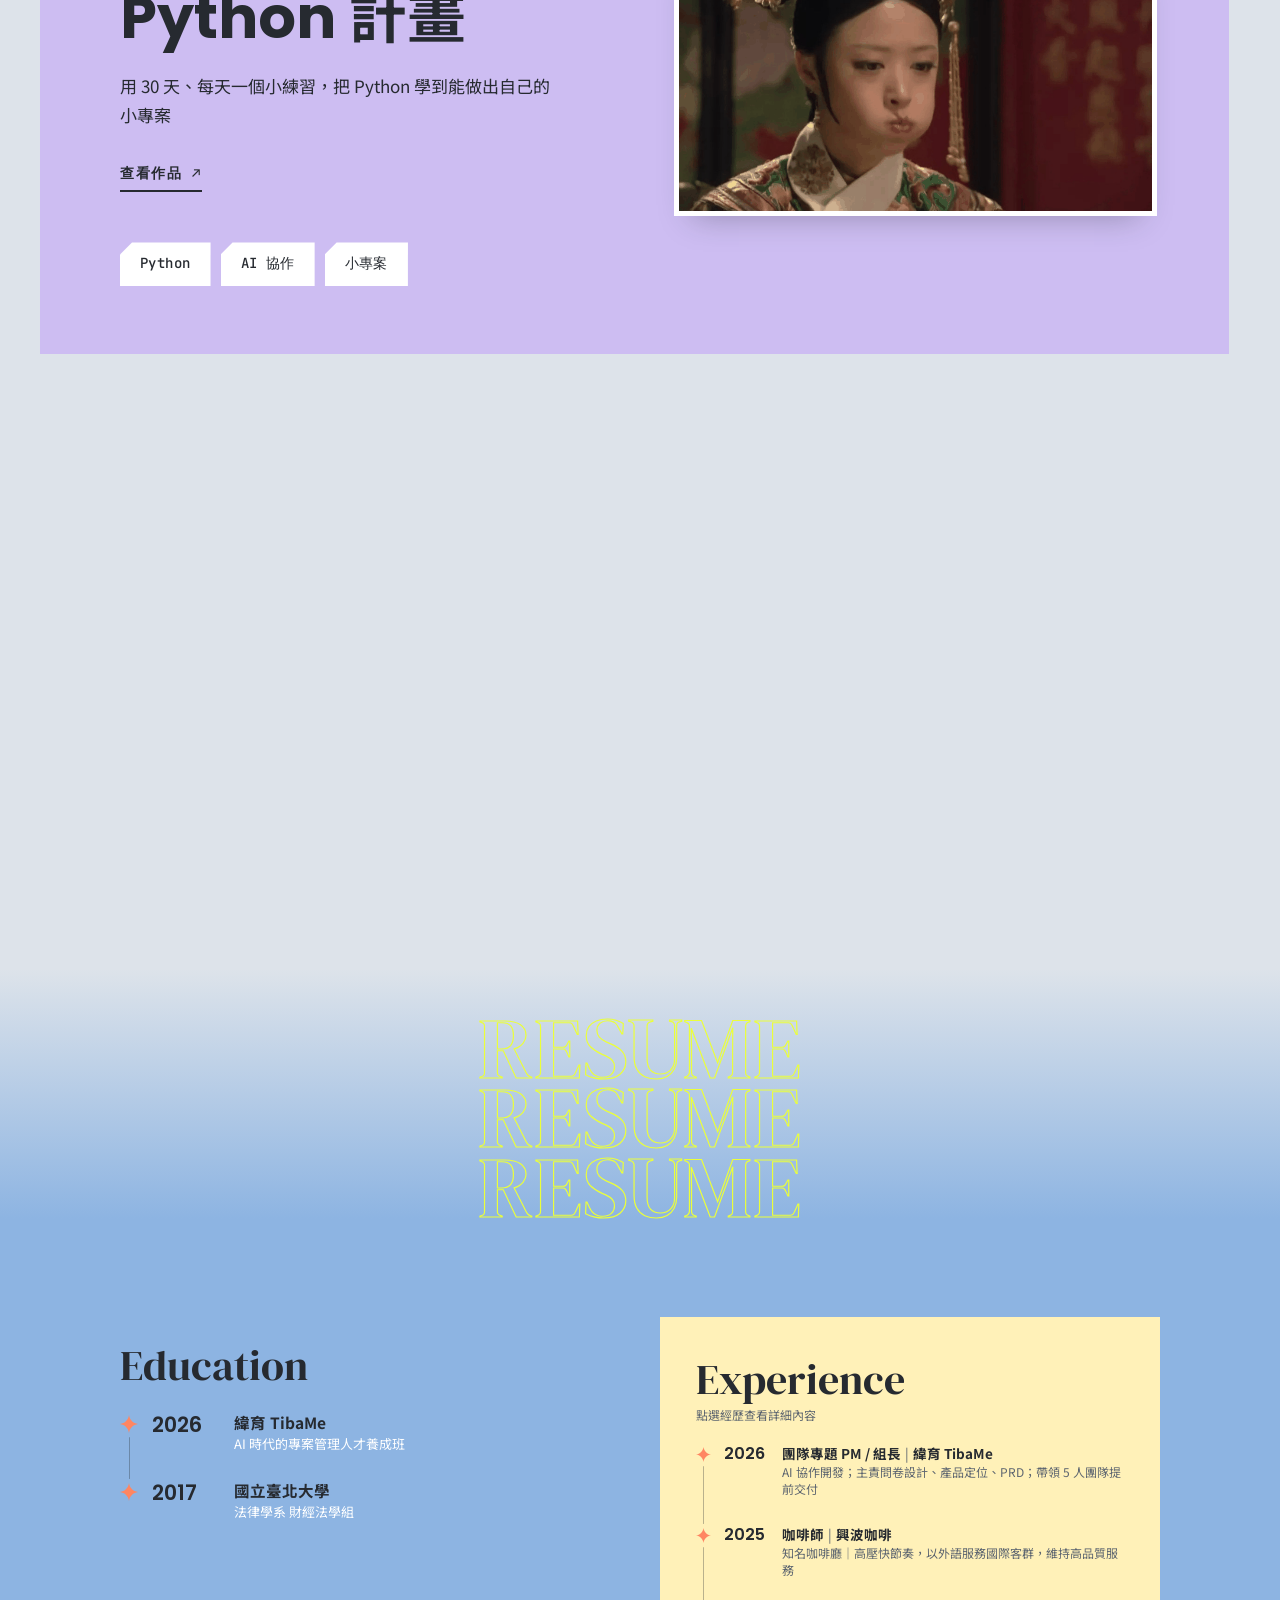
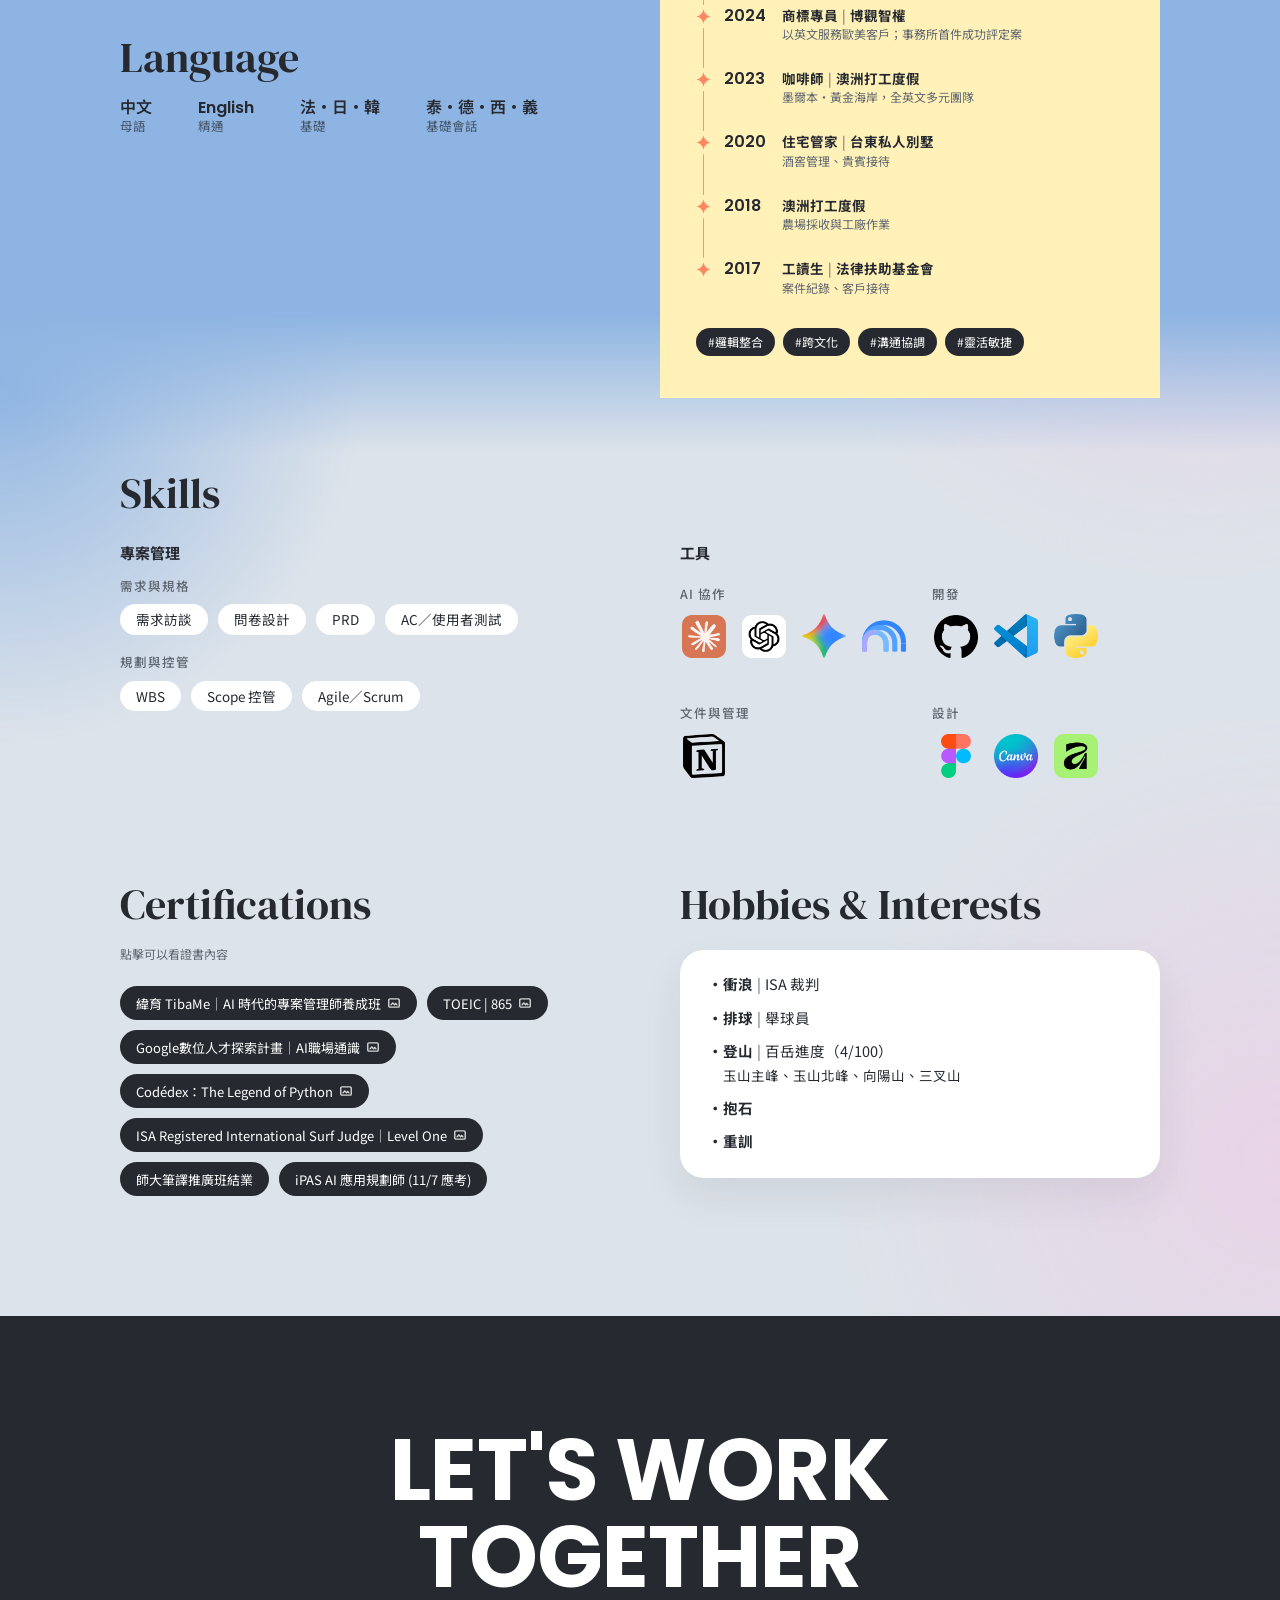
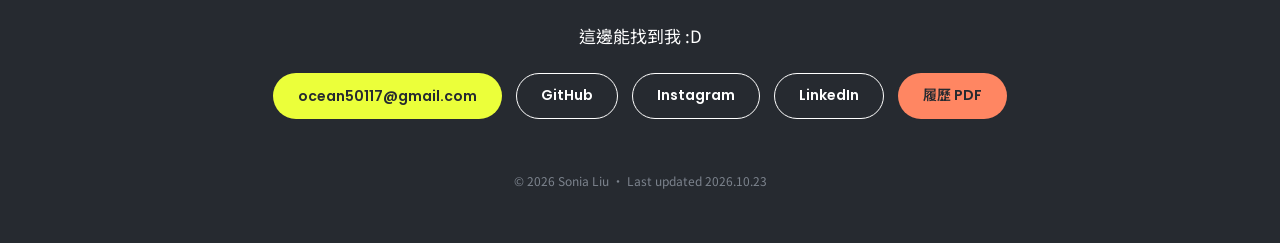
==== commit 2e3e69af: "Timeline connector lines: back to the thin ink line Co-Authored-By: Claude Sonnet 5.5 <noreply@anthr" ====
--- a/index.html
+++ b/index.html
@@ -157,7 +157,7 @@
 .tl{list-style:none;margin:0;padding:0;display:grid;gap:26px}
 .tl li{display:grid;grid-template-columns:22px 72px 1fr;gap:10px;align-items:start}
 .tl li{position:relative}
-.tl .tl-line{position:absolute;width:1.5px;background:#fff;opacity:.95;pointer-events:none;border-radius:1px}
+.tl .tl-line{position:absolute;width:1px;background:var(--ink);opacity:.32;pointer-events:none;border-radius:1px}
 .tl .star{width:18px;height:18px;color:var(--coral);margin-top:4px}
 .tl .yr{font-family:var(--ui);font-weight:600;font-size:21px;line-height:1.3;font-variant-numeric:tabular-nums}
 .tl .what{font-weight:700;font-size:15.5px;line-height:1.45}
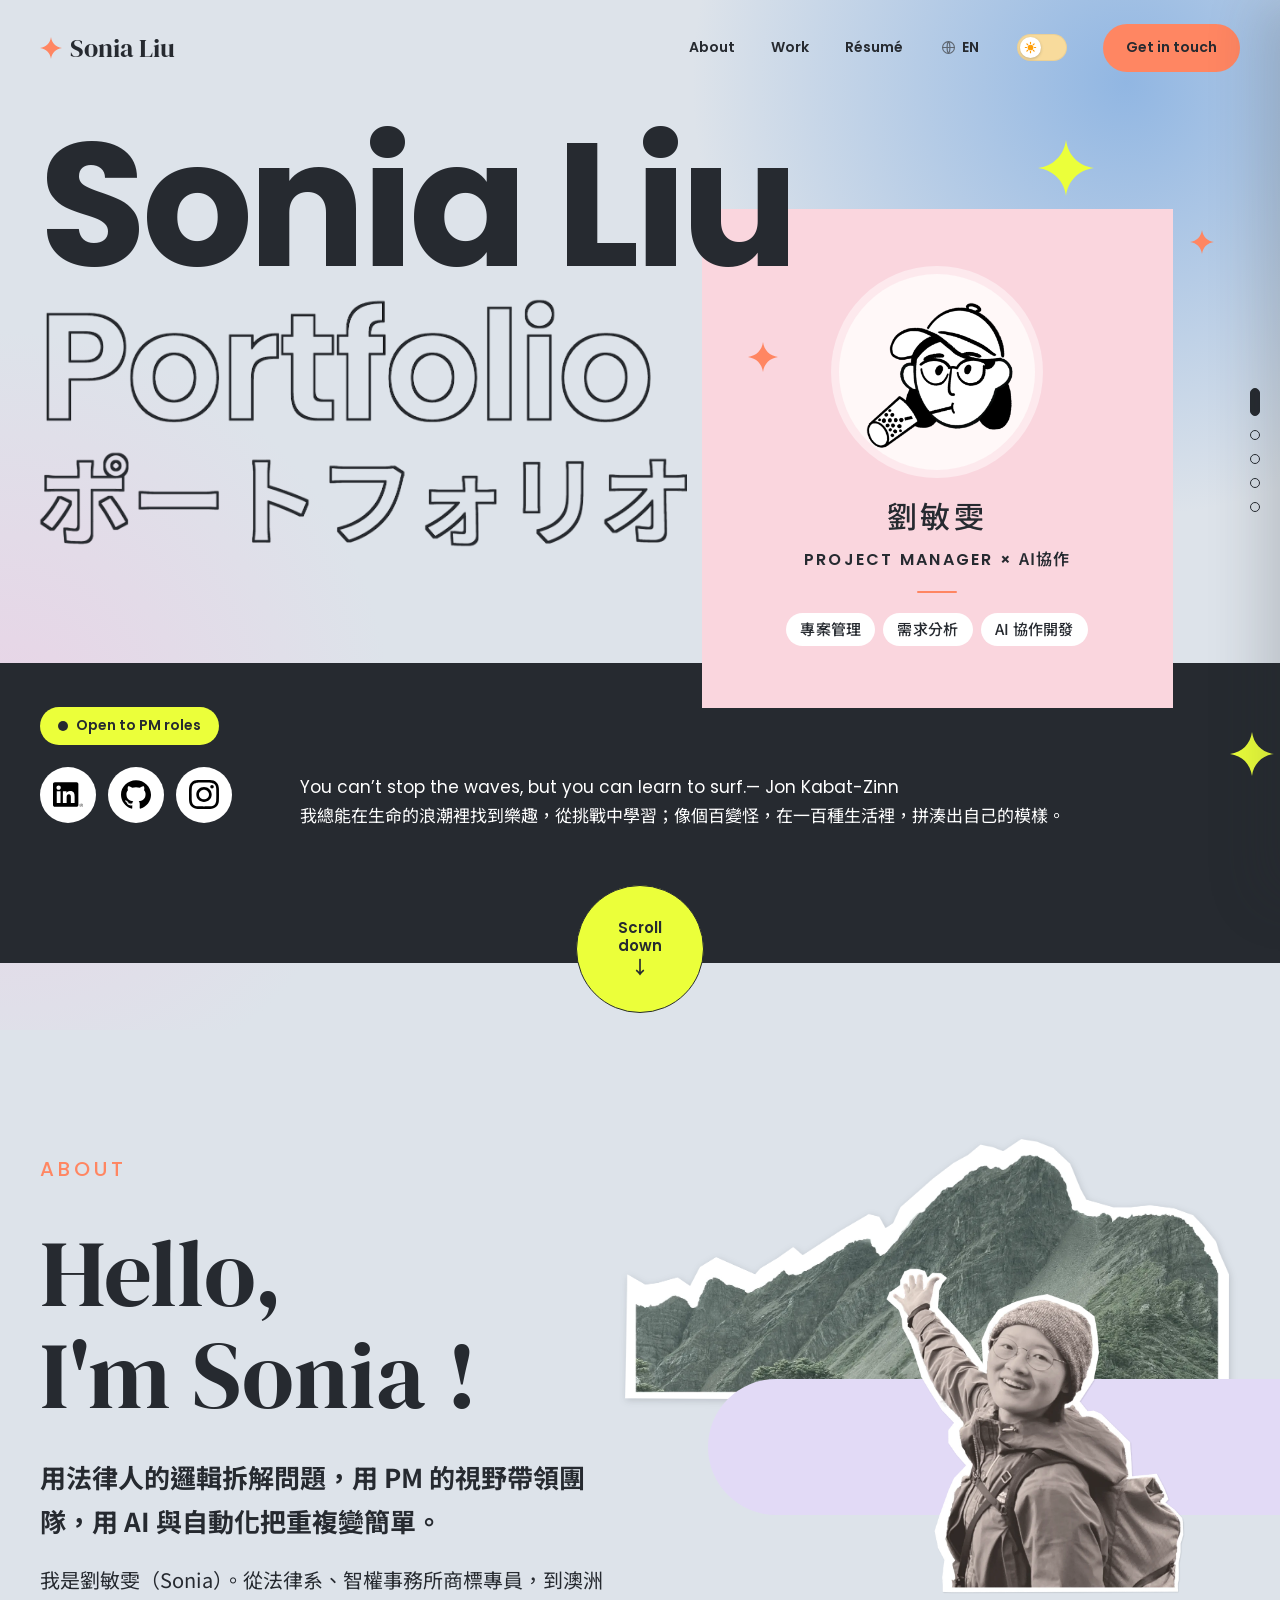
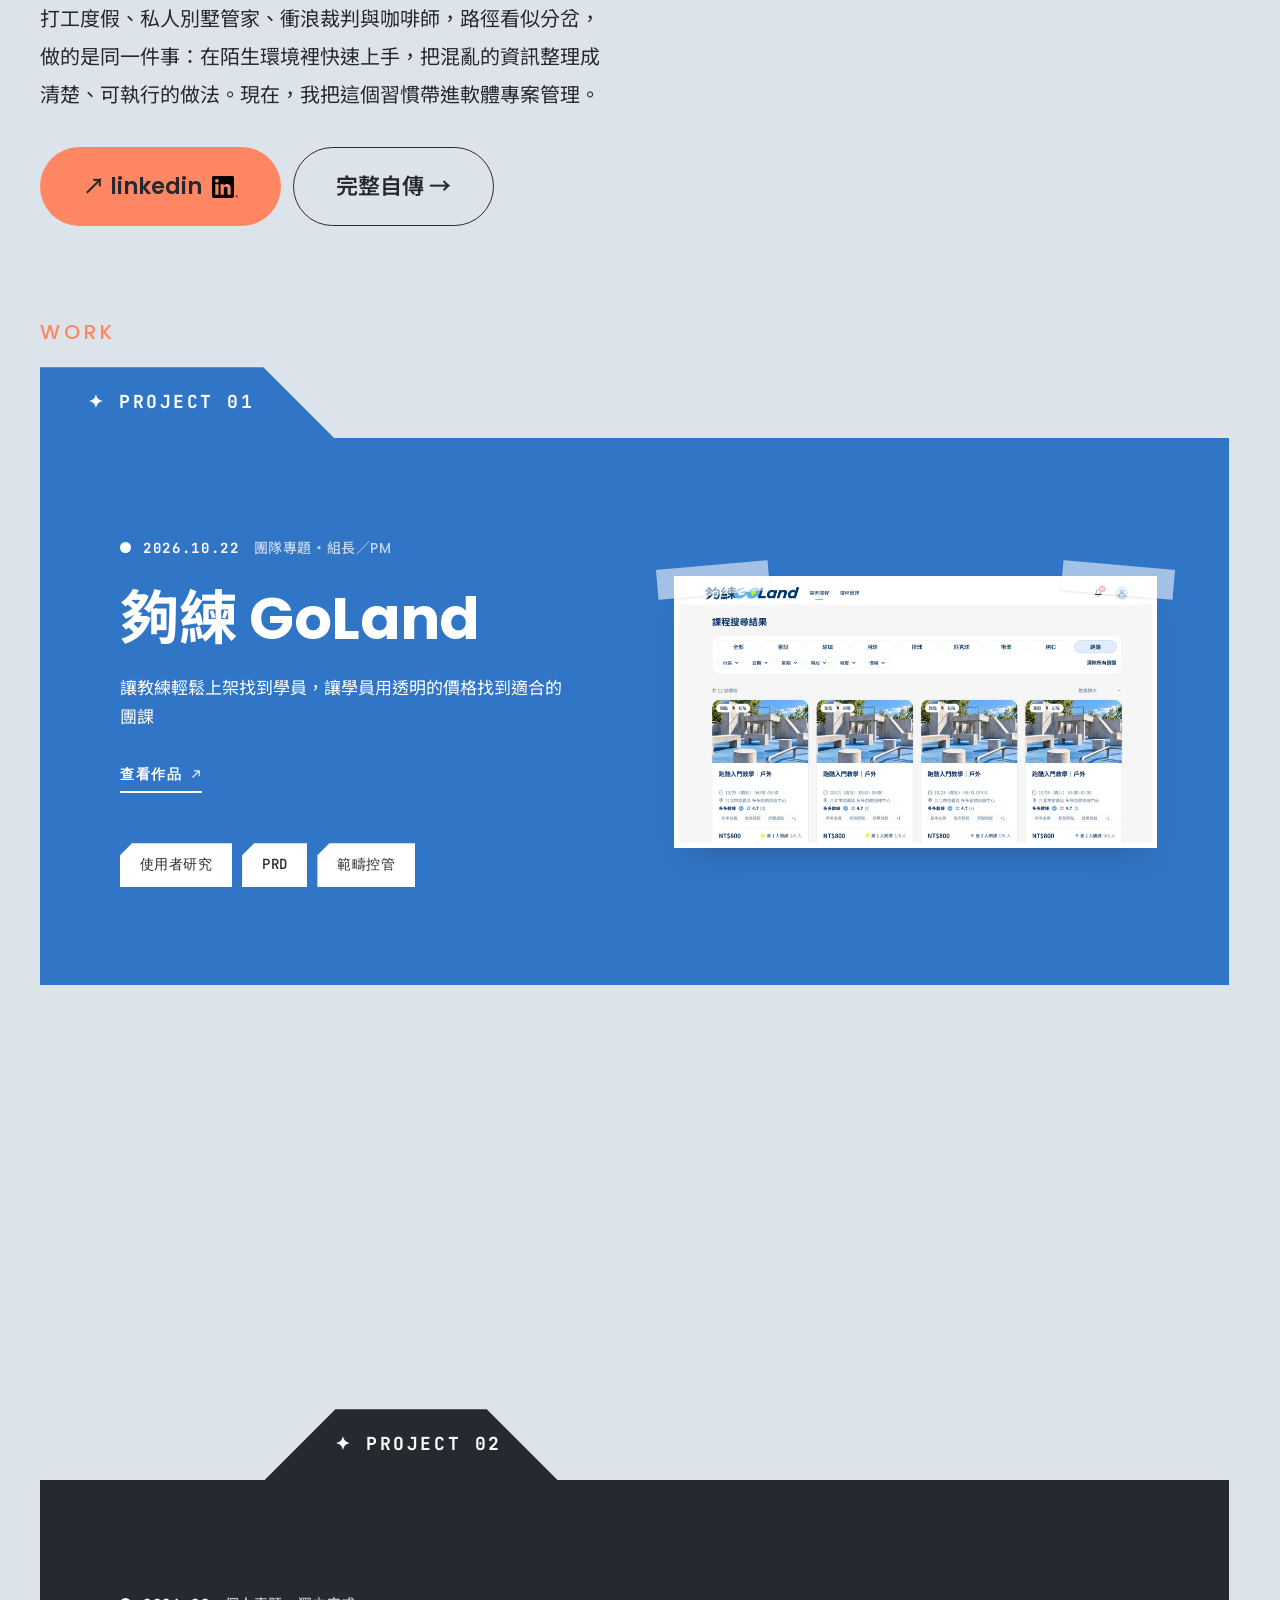
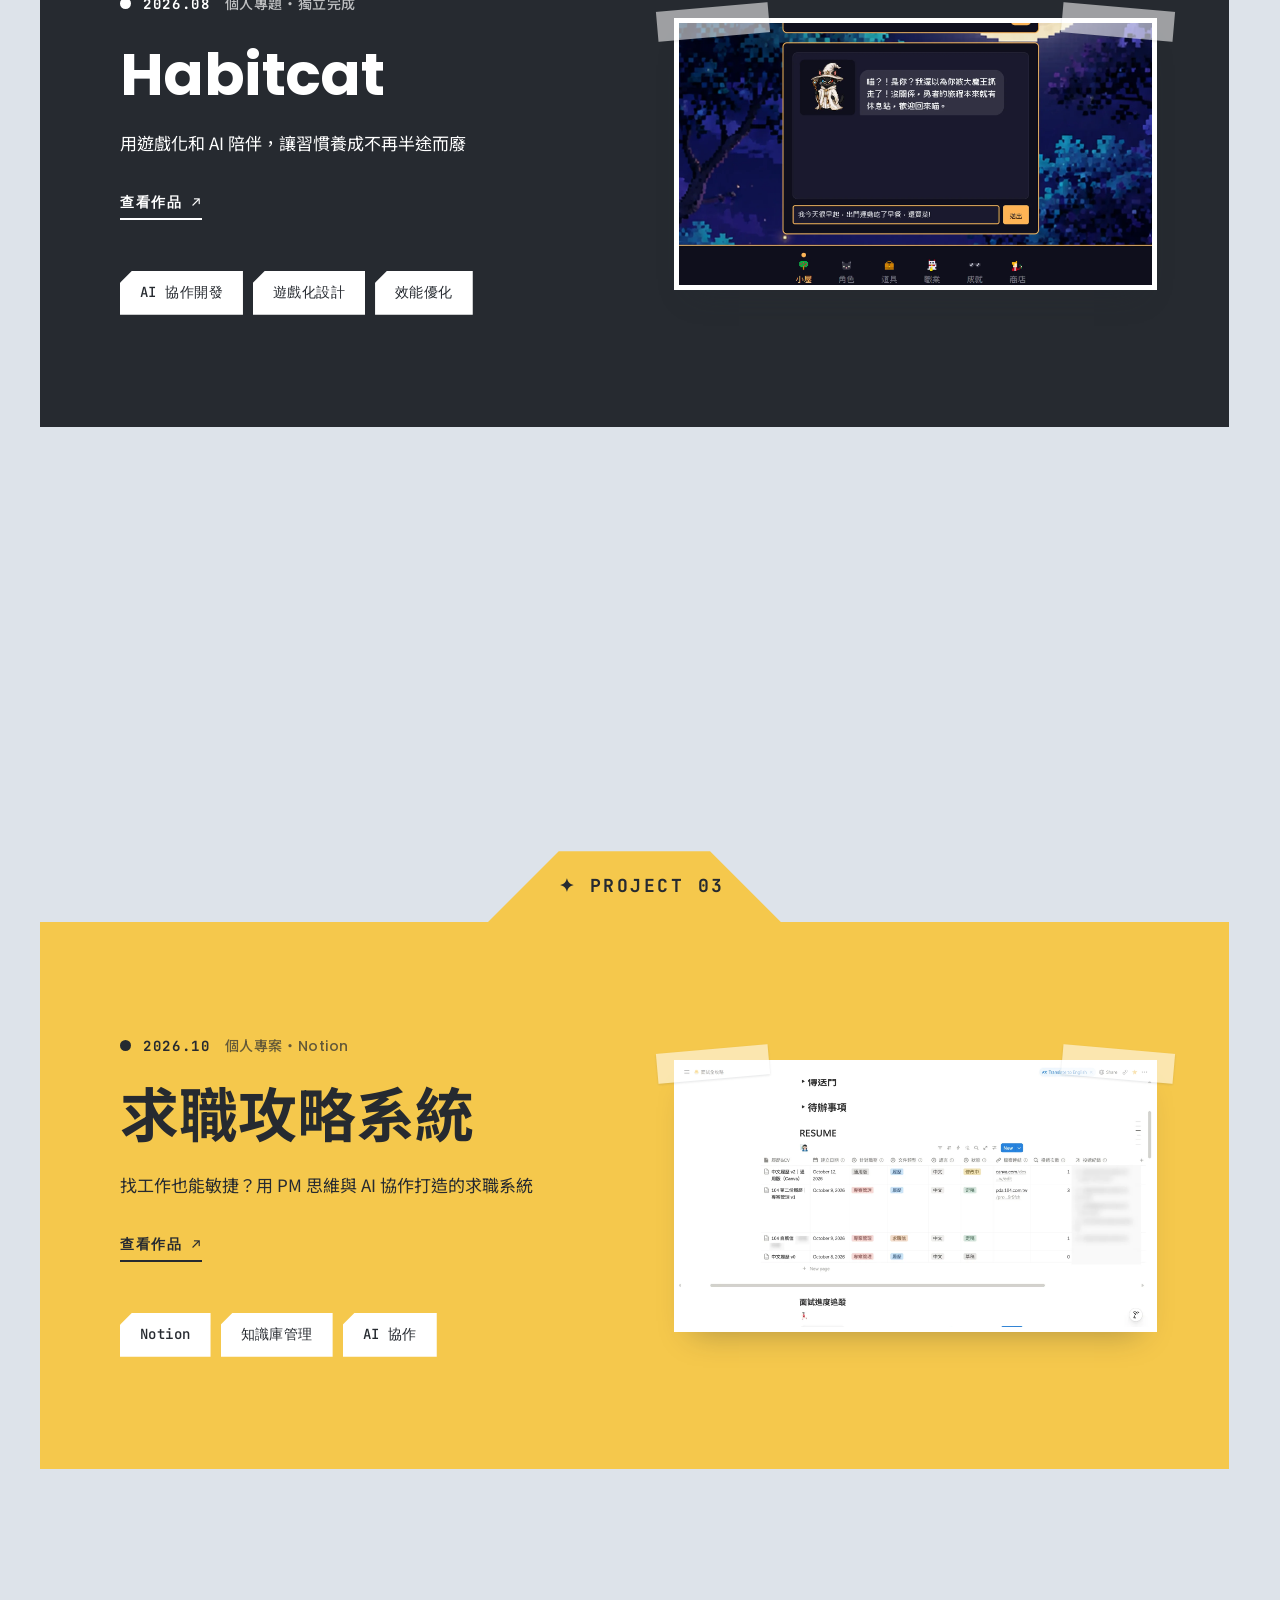
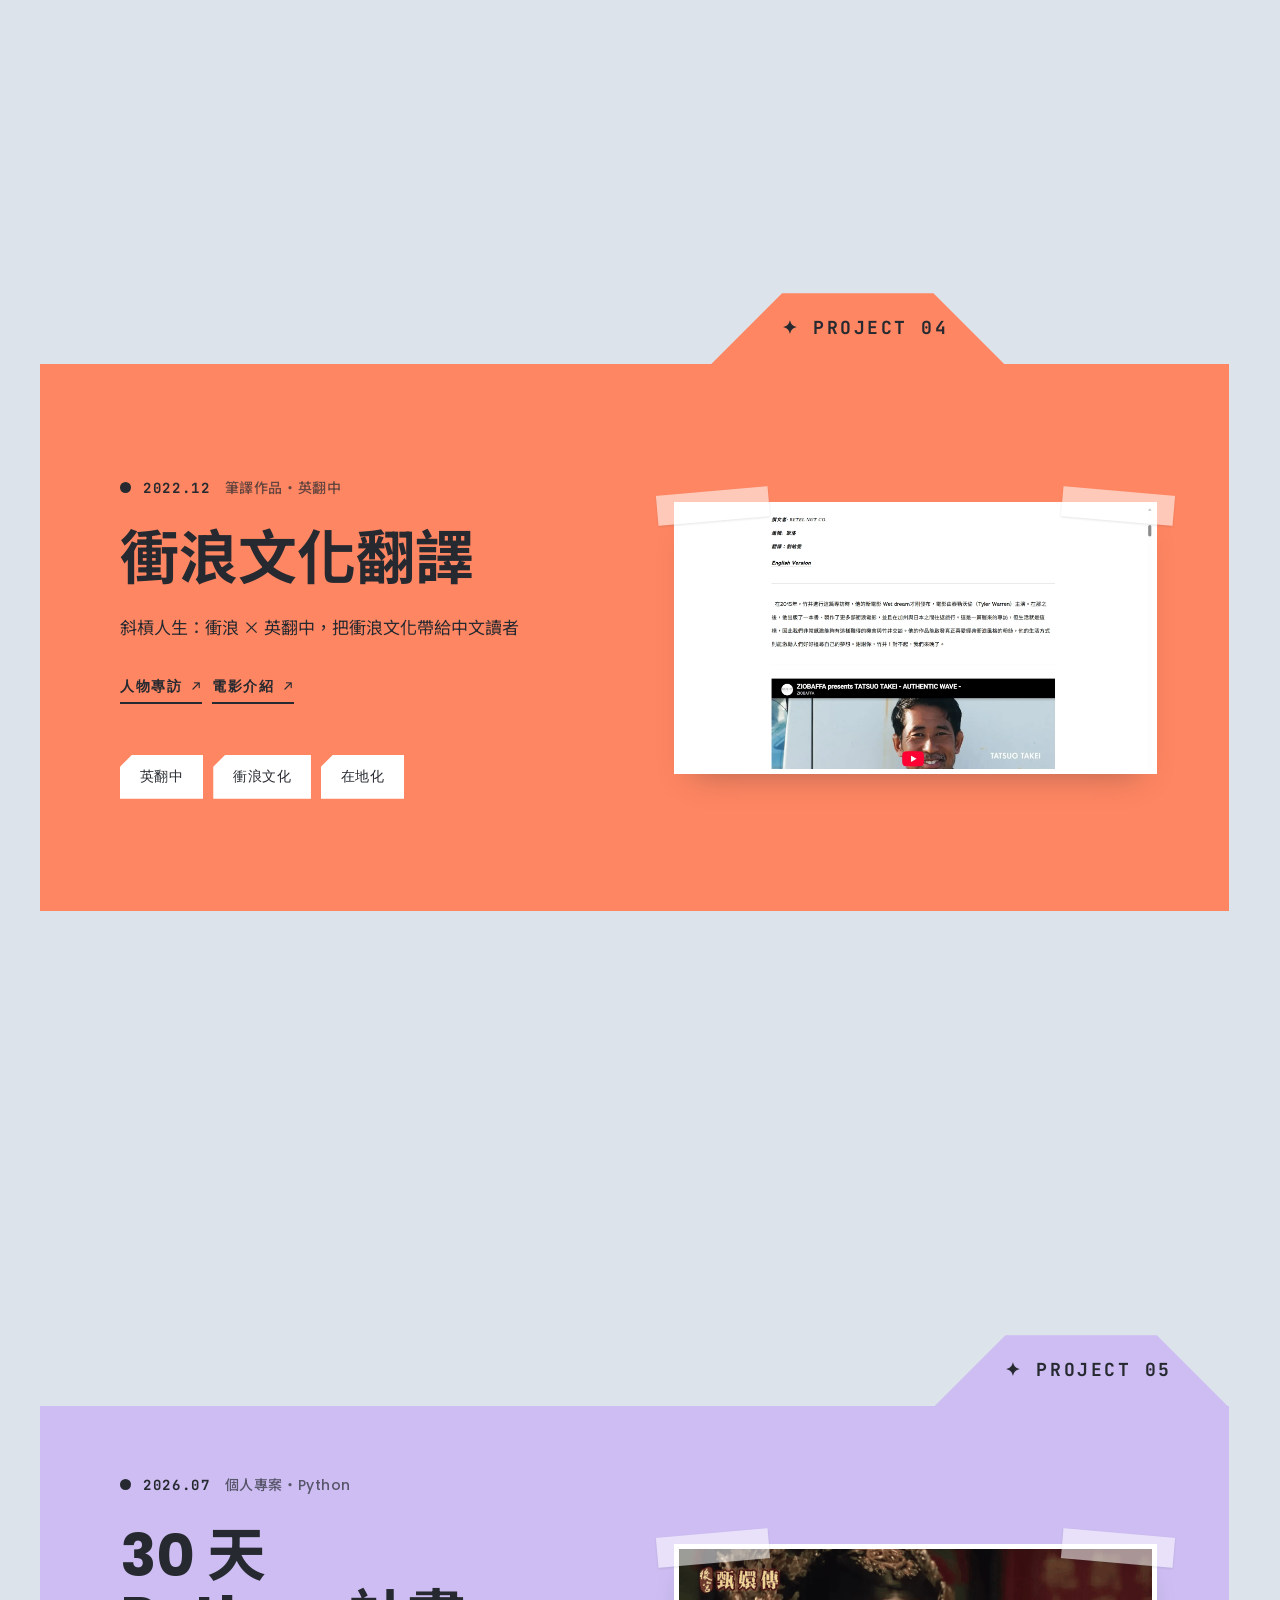
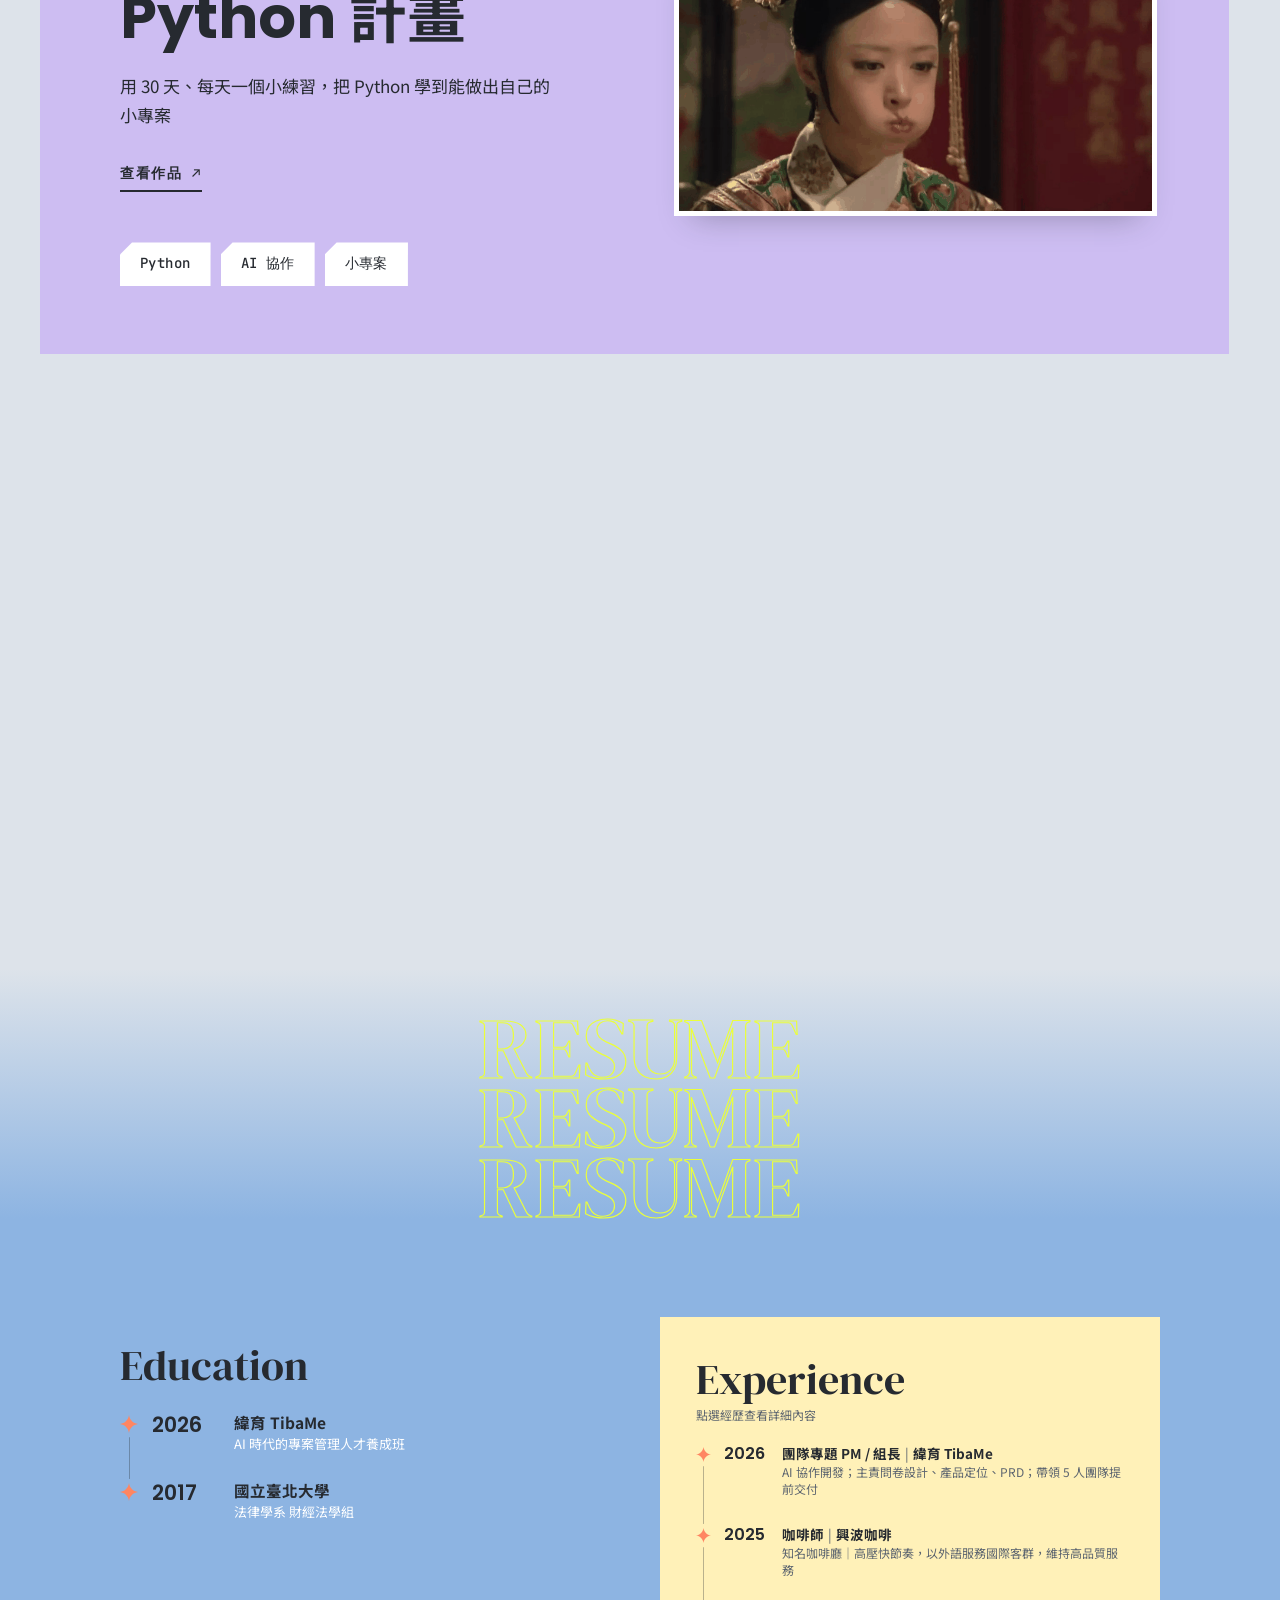
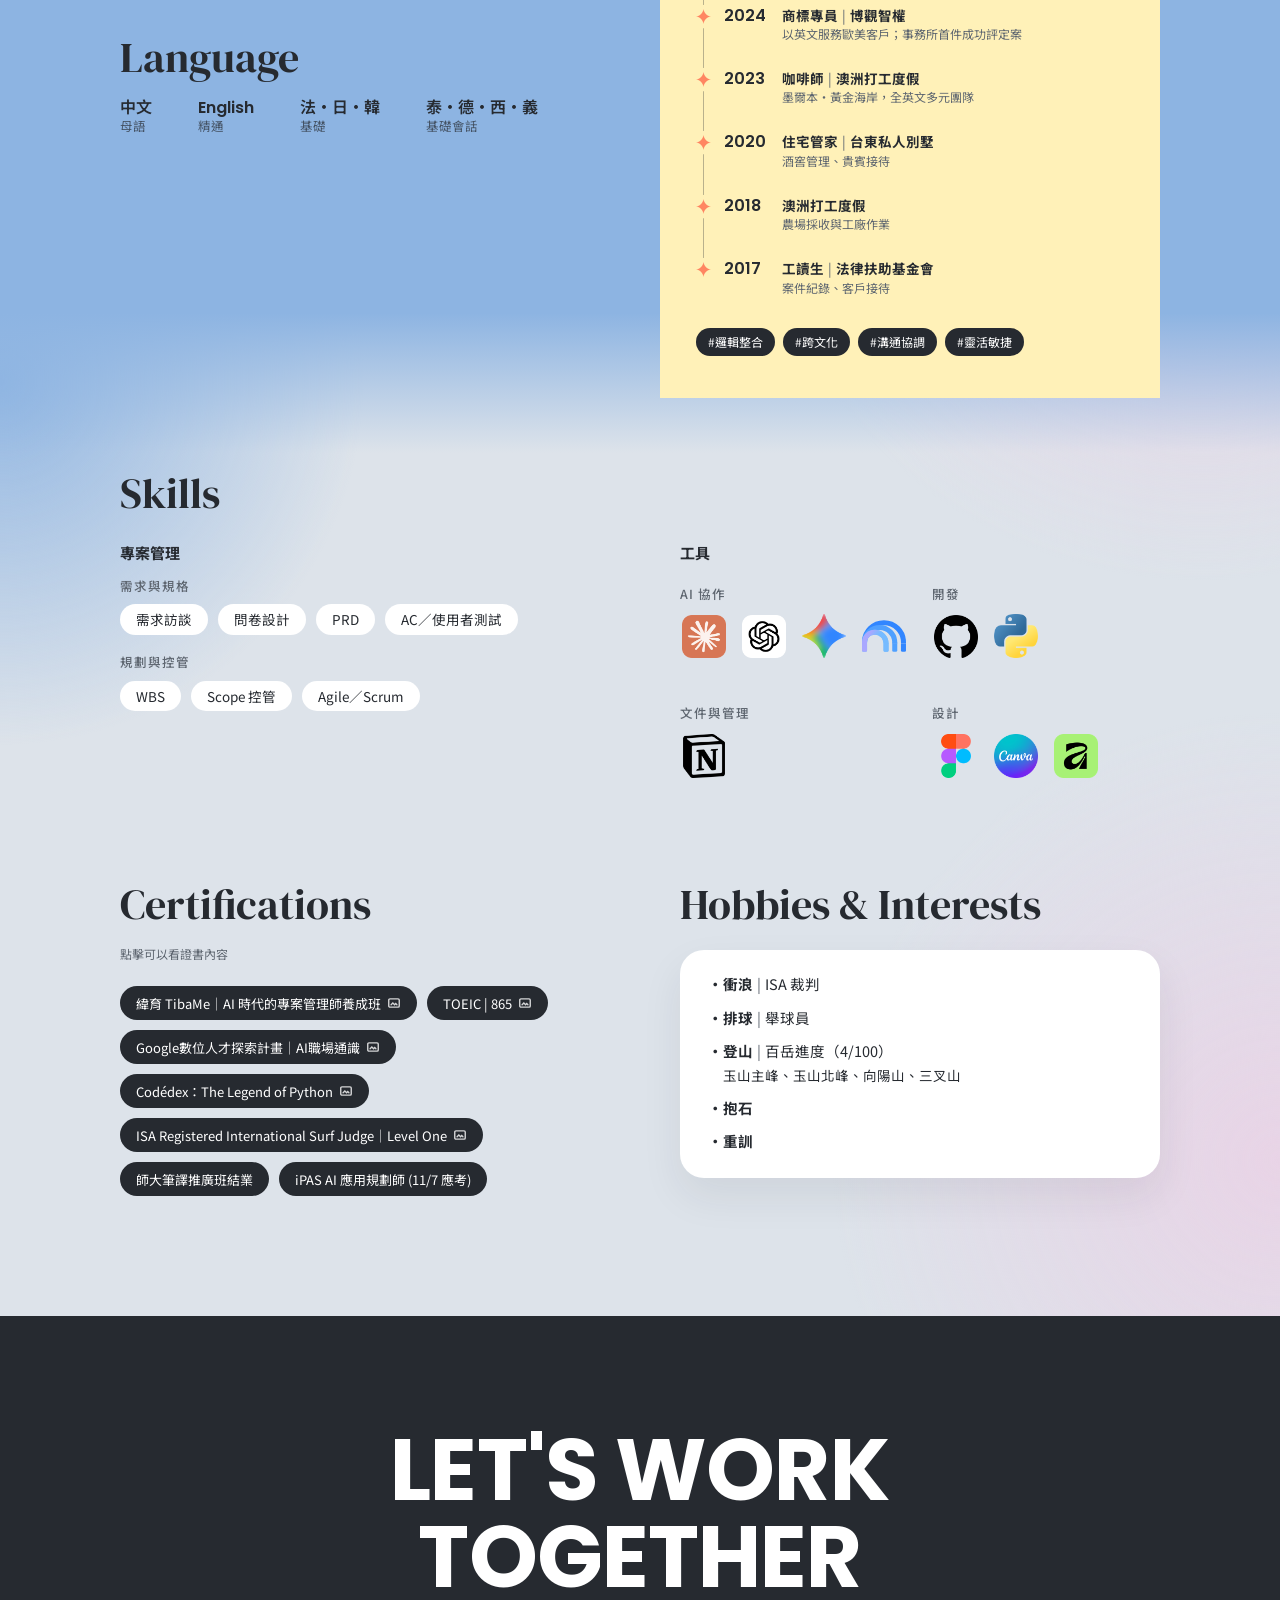
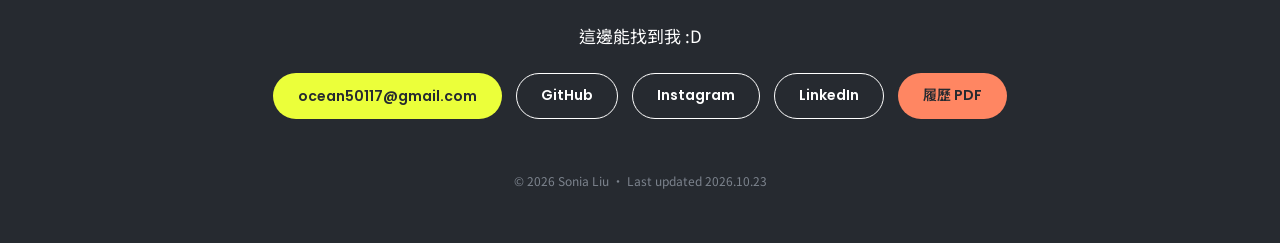
==== commit 7b61124f: "remove VS Code from tool lists Co-Authored-By: Claude Sonnet 5.5 <noreply@anthropic.com> Claude-Sess" ====
--- a/index.html
+++ b/index.html
@@ -792,7 +792,7 @@
           <div class="subh">需求與規格</div><div class="chips"><span class="chip">需求訪談</span><span class="chip">問卷設計</span><span class="chip">PRD</span><span class="chip">AC／使用者測試</span></div>
           <div class="subh">規劃與控管</div><div class="chips"><span class="chip">WBS</span><span class="chip">Scope 控管</span><span class="chip">Agile／Scrum</span></div></div>
         <div class="group"><h4>工具</h4>
-          <div class="tool-cats"><div><div class="subh">AI 協作</div><ul class="tool-grid"><li title="Claude Code"><img src="assets/tools/claude.png" alt="Claude Code" loading="lazy"><span>Claude Code</span></li><li title="ChatGPT"><img src="assets/tools/chatgpt.png" alt="ChatGPT" loading="lazy"><span>ChatGPT</span></li><li title="Gemini"><img src="assets/tools/gemini.png" alt="Gemini" loading="lazy"><span>Gemini</span></li><li title="NotebookLM"><img src="assets/tools/notebooklm.svg" alt="NotebookLM" loading="lazy"><span>NotebookLM</span></li></ul></div><div><div class="subh">開發</div><ul class="tool-grid"><li title="GitHub"><img src="assets/tools/github.png" alt="GitHub" loading="lazy"><span>GitHub</span></li><li title="VS Code"><img src="assets/tools/vscode.svg" alt="VS Code" loading="lazy"><span>VS Code</span></li><li title="Python"><img src="assets/tools/python.png" alt="Python" loading="lazy"><span>Python</span></li></ul></div><div><div class="subh">文件與管理</div><ul class="tool-grid"><li title="Notion"><img src="assets/tools/notion.png" alt="Notion" loading="lazy"><span>Notion</span></li></ul></div><div><div class="subh">設計</div><ul class="tool-grid"><li title="Figma（UI 設計、Prototype）"><img src="assets/tools/figma.png" alt="Figma（UI 設計、Prototype）" loading="lazy"><span>Figma（UI 設計、Prototype）</span></li><li title="Canva"><img src="assets/tools/canva.png" alt="Canva" loading="lazy"><span>Canva</span></li><li title="Affinity"><img src="assets/tools/affinity.png" alt="Affinity" loading="lazy"><span>Affinity</span></li></ul></div></div></div>
+          <div class="tool-cats"><div><div class="subh">AI 協作</div><ul class="tool-grid"><li title="Claude Code"><img src="assets/tools/claude.png" alt="Claude Code" loading="lazy"><span>Claude Code</span></li><li title="ChatGPT"><img src="assets/tools/chatgpt.png" alt="ChatGPT" loading="lazy"><span>ChatGPT</span></li><li title="Gemini"><img src="assets/tools/gemini.png" alt="Gemini" loading="lazy"><span>Gemini</span></li><li title="NotebookLM"><img src="assets/tools/notebooklm.svg" alt="NotebookLM" loading="lazy"><span>NotebookLM</span></li></ul></div><div><div class="subh">開發</div><ul class="tool-grid"><li title="GitHub"><img src="assets/tools/github.png" alt="GitHub" loading="lazy"><span>GitHub</span></li><li title="Python"><img src="assets/tools/python.png" alt="Python" loading="lazy"><span>Python</span></li></ul></div><div><div class="subh">文件與管理</div><ul class="tool-grid"><li title="Notion"><img src="assets/tools/notion.png" alt="Notion" loading="lazy"><span>Notion</span></li></ul></div><div><div class="subh">設計</div><ul class="tool-grid"><li title="Figma（UI 設計、Prototype）"><img src="assets/tools/figma.png" alt="Figma（UI 設計、Prototype）" loading="lazy"><span>Figma（UI 設計、Prototype）</span></li><li title="Canva"><img src="assets/tools/canva.png" alt="Canva" loading="lazy"><span>Canva</span></li><li title="Affinity"><img src="assets/tools/affinity.png" alt="Affinity" loading="lazy"><span>Affinity</span></li></ul></div></div></div>
       </div>
     </div>
 
--- a/assets/theme.css
+++ b/assets/theme.css
@@ -57,3 +57,21 @@
   .nav .pill.coral{padding:8px 11px;font-size:12px}
   .lang-toggle button{padding:0 5px;min-width:20px}
 }
+
+/* ---- minimal nav controls: text-style language switch + bare icon theme switch ---- */
+html[data-theme] .nav .lang-toggle{background:transparent;padding:0;height:auto;gap:0;align-items:baseline}
+html[data-theme] .nav .lang-toggle button{background:transparent;box-shadow:none;height:auto;min-width:0;padding:0 3px;border-radius:4px;font-family:var(--ui);font-weight:600;font-size:14px;line-height:1.4;color:var(--muted);transition:color .2s ease}
+html[data-theme] .nav .lang-toggle button.on{background:transparent;box-shadow:none;color:var(--ink)}
+html[data-theme] .nav .lang-toggle button:hover{color:var(--ink)}
+html[data-theme] .nav .lang-toggle button+button::before{content:"/";margin-right:5px;margin-left:2px;font-weight:400;color:var(--muted)}
+@media (max-width:640px){
+  html[data-theme] .nav .lang-toggle button{font-size:13px;padding:0 2px}
+}
+
+/* ---- language switch: one nav-style link with a globe; shows the language you can switch TO ---- */
+html[data-theme] .nav .lang-toggle button.on{display:none}
+html[data-theme] .nav .lang-toggle button+button::before{content:"";margin:0}
+html[data-theme] .nav .lang-toggle button{display:inline-flex;align-items:center;gap:6px;padding:0 2px;color:var(--ink);font-size:14px}
+html[data-theme] .nav .lang-toggle button::before{content:"";width:15px;height:15px;background:currentColor;margin:0;font-weight:inherit;-webkit-mask:url("data:image/svg+xml,%3Csvg xmlns='http://www.w3.org/2000/svg' viewBox='0 0 24 24' fill='none' stroke='black' stroke-width='1.8' stroke-linecap='round'%3E%3Ccircle cx='12' cy='12' r='9.5'/%3E%3Cpath d='M2.5 12h19M12 2.5c3 3 3 16 0 19M12 2.5c-3 3-3 16 0 19'/%3E%3C/svg%3E") center/contain no-repeat;mask:url("data:image/svg+xml,%3Csvg xmlns='http://www.w3.org/2000/svg' viewBox='0 0 24 24' fill='none' stroke='black' stroke-width='1.8' stroke-linecap='round'%3E%3Ccircle cx='12' cy='12' r='9.5'/%3E%3Cpath d='M2.5 12h19M12 2.5c3 3 3 16 0 19M12 2.5c-3 3-3 16 0 19'/%3E%3C/svg%3E") center/contain no-repeat}
+html[data-theme] .nav .lang-toggle button:hover{opacity:.7}
+@media (max-width:640px){html[data-theme] .nav .lang-toggle button{font-size:13px;gap:4px}html[data-theme] .nav .lang-toggle button::before{width:13px;height:13px}}
